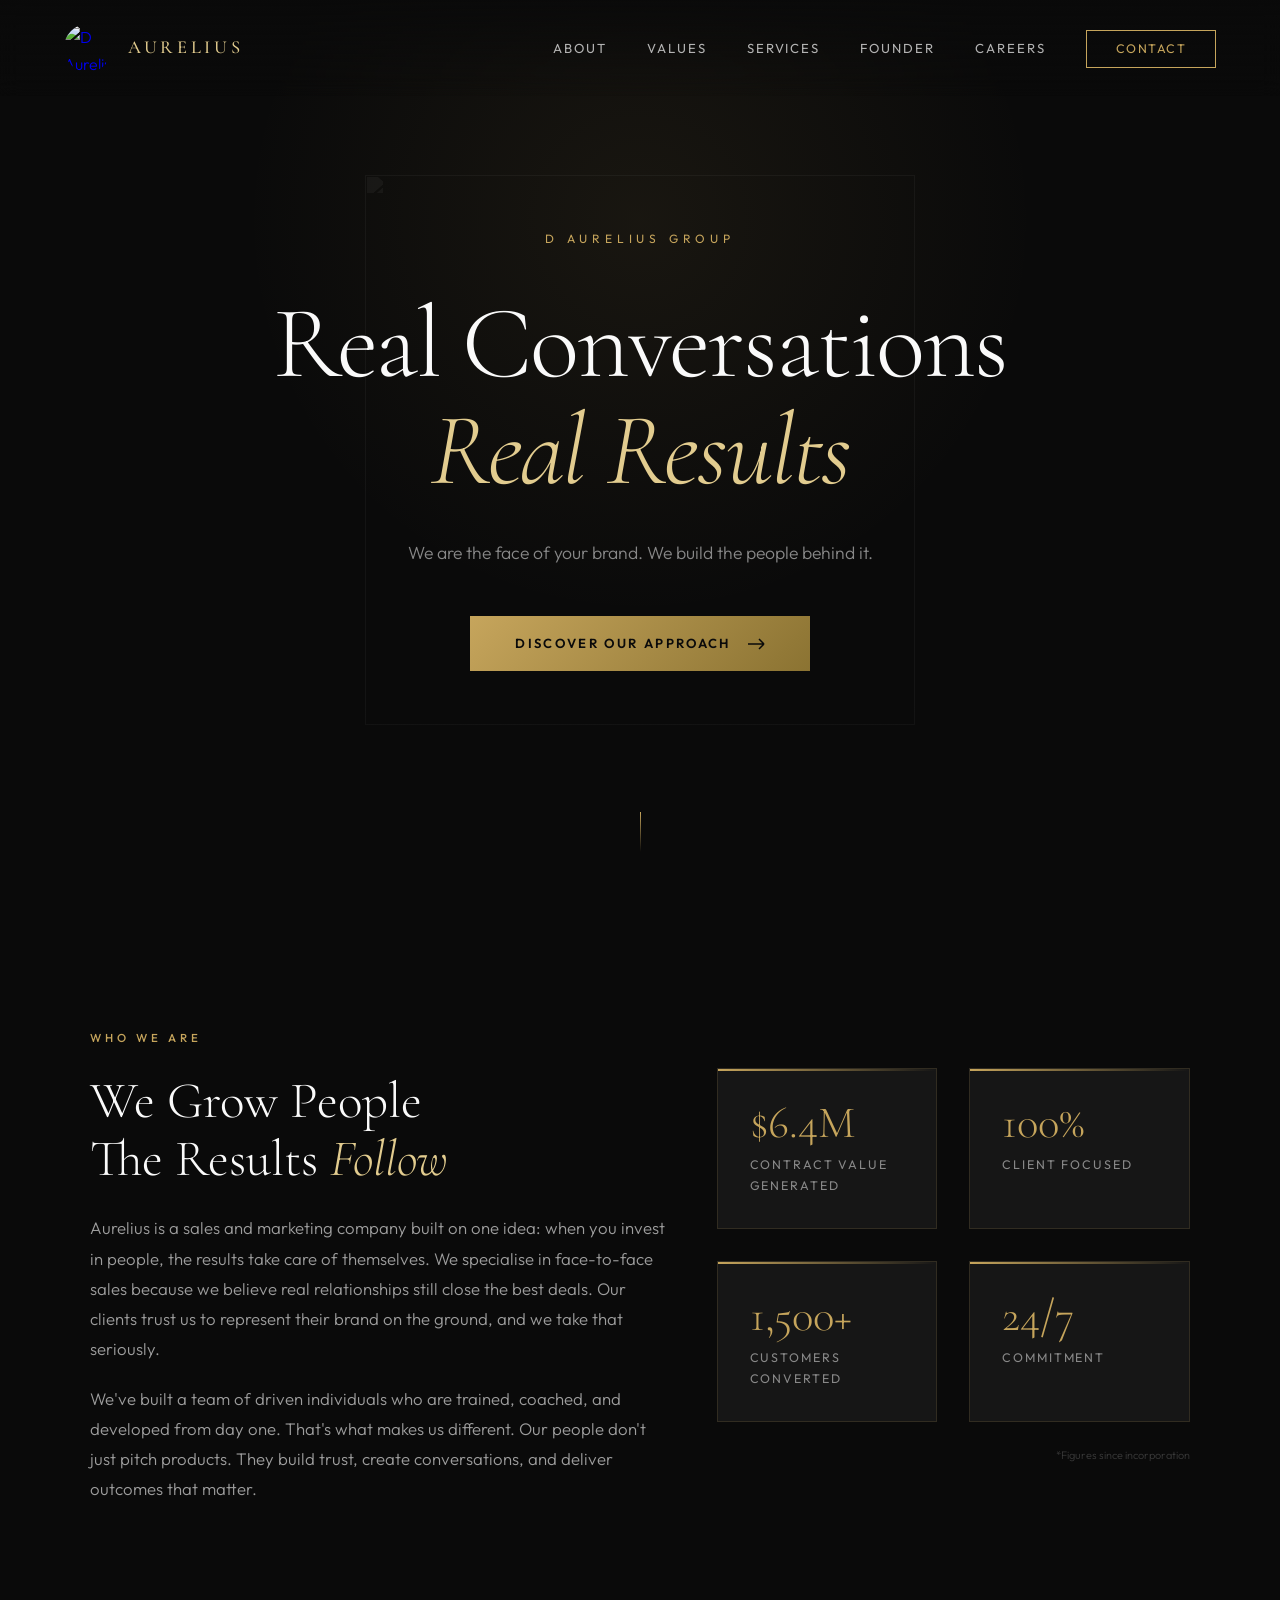
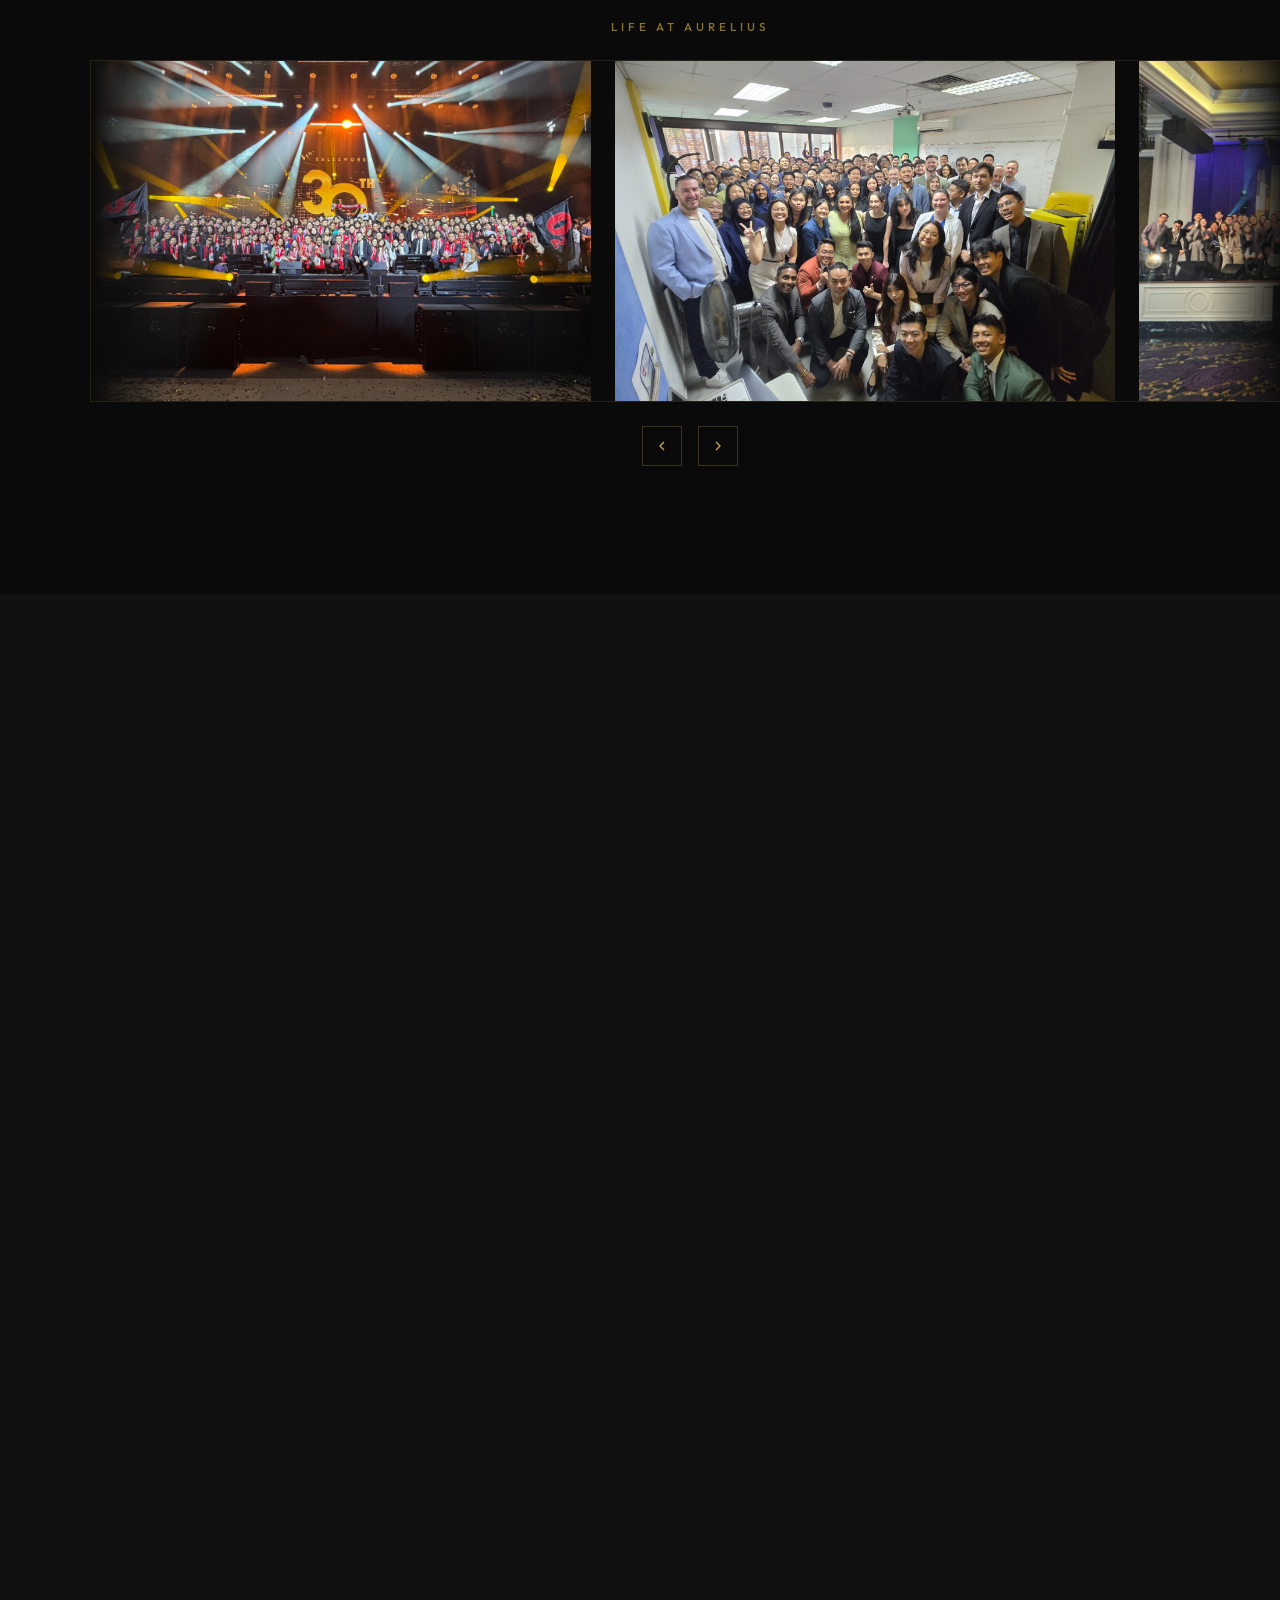
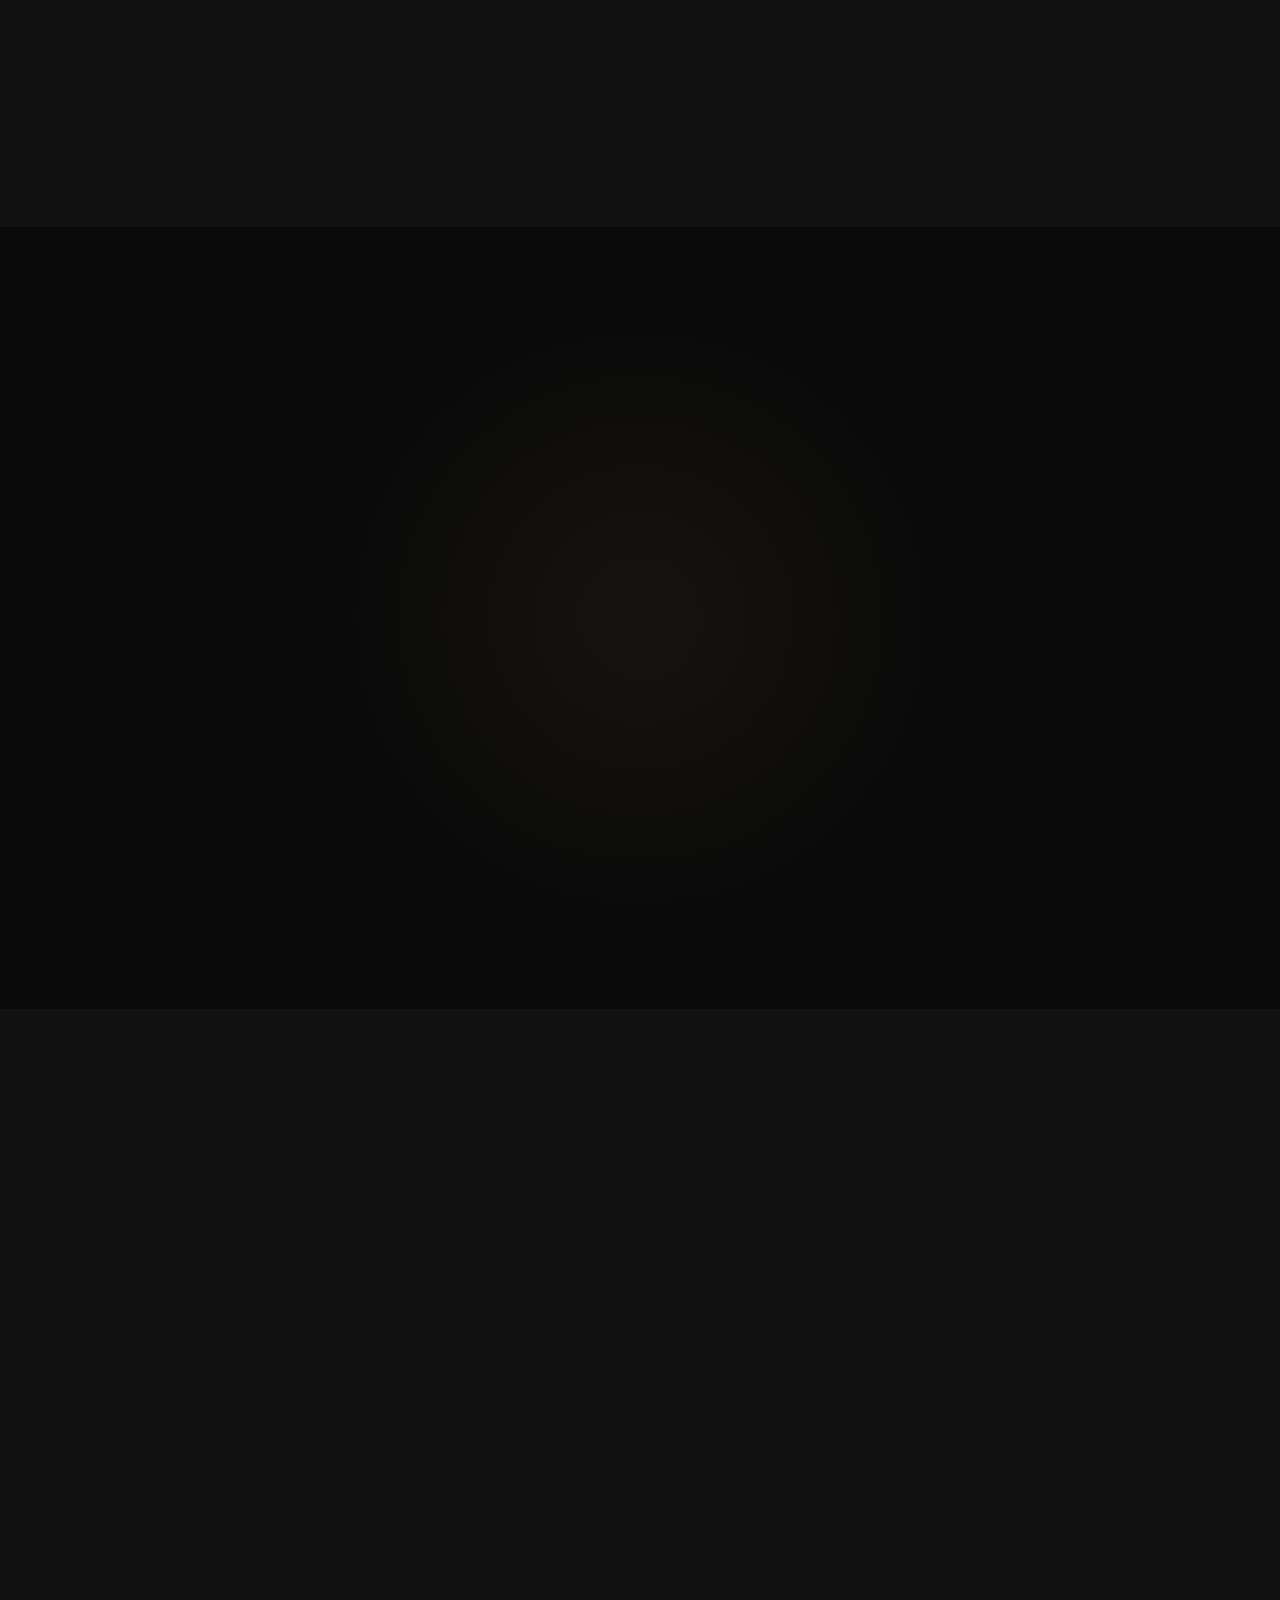
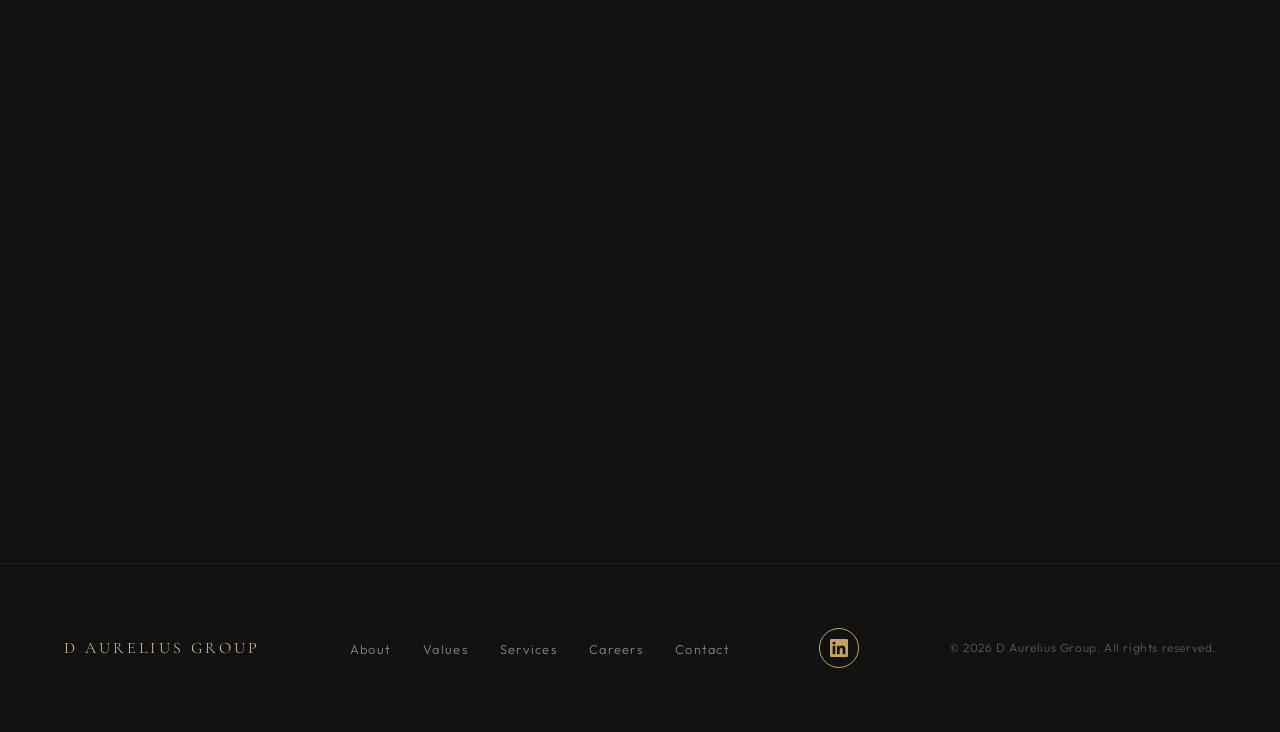
==== index.html @ f7eb4b43 "Highlight GREAT acronym in Core Values section - Enlarge and emphasize first letter of each value na" ====
<!DOCTYPE html>
<html lang="en">
<head>
<meta charset="UTF-8">
<meta name="viewport" content="width=device-width, initial-scale=1.0">
<meta name="description" content="D Aurelius Group is a Singapore-based sales and marketing company specialising in face-to-face customer acquisition, brand representation, and people development.">
<meta name="robots" content="index, follow">
<meta property="og:title" content="D Aurelius Group | Sales & Marketing Excellence">
<meta property="og:description" content="Real conversations. Real results. We are the face of your brand.">
<meta property="og:type" content="website">
<meta property="og:url" content="https://d-aureliusgroup.com">
<title>D Aurelius Group | Sales & Marketing Excellence</title>
<link rel="preconnect" href="https://fonts.googleapis.com">
<link rel="preconnect" href="https://fonts.gstatic.com" crossorigin>
<link href="https://fonts.googleapis.com/css2?family=Cormorant+Garamond:ital,wght@0,300;0,400;0,500;0,600;0,700;1,300;1,400&family=Outfit:wght@200;300;400;500;600;700&display=swap" rel="stylesheet">
<style>
  :root {
    --gold: #C6A55C;
    --gold-light: #E2CC8F;
    --gold-bright: #D4AF37;
    --gold-dark: #8B7332;
    --black: #0A0A0A;
    --black-rich: #111111;
    --black-card: #161616;
    --black-elevated: #1A1A1A;
    --cream: #F5F0E8;
    --white: #FAFAFA;
    --gray: #888;
    --serif: 'Cormorant Garamond', Georgia, serif;
    --sans: 'Outfit', sans-serif;
  }

  * { margin: 0; padding: 0; box-sizing: border-box; }

  html {
    scroll-behavior: smooth;
    font-size: 16px;
  }

  body {
    background: var(--black);
    color: var(--white);
    font-family: var(--sans);
    font-weight: 300;
    line-height: 1.7;
    overflow-x: hidden;
    -webkit-font-smoothing: antialiased;
  }

  /* ── NAV ── */
  nav {
    position: fixed;
    top: 0;
    left: 0;
    right: 0;
    z-index: 100;
    padding: 1.5rem 4rem;
    display: flex;
    justify-content: space-between;
    align-items: center;
    background: linear-gradient(to bottom, rgba(10,10,10,0.95), transparent);
    backdrop-filter: blur(10px);
    -webkit-backdrop-filter: blur(10px);
    transition: all 0.4s ease;
  }

  nav.scrolled {
    background: rgba(10,10,10,0.97);
    padding: 1rem 4rem;
    border-bottom: 1px solid rgba(198,165,92,0.15);
  }

  .nav-logo {
    display: flex;
    align-items: center;
    gap: 1rem;
    text-decoration: none;
  }

  .logo-icon {
    width: 48px;
    height: 48px;
    border-radius: 50%;
    overflow: hidden;
    flex-shrink: 0;
  }

  .logo-icon img {
    width: 100%;
    height: 100%;
    object-fit: contain;
  }

  .logo-text {
    font-family: var(--serif);
    font-size: 1.15rem;
    font-weight: 500;
    color: var(--gold-light);
    letter-spacing: 0.2em;
    text-transform: uppercase;
  }

  .nav-links {
    display: flex;
    align-items: center;
    gap: 2.5rem;
    list-style: none;
  }

  .nav-links a {
    color: var(--white);
    text-decoration: none;
    font-size: 0.82rem;
    font-weight: 400;
    letter-spacing: 0.15em;
    text-transform: uppercase;
    opacity: 0.7;
    transition: all 0.3s ease;
    position: relative;
  }

  .nav-links a::after {
    content: '';
    position: absolute;
    bottom: -4px;
    left: 0;
    width: 0;
    height: 1px;
    background: var(--gold);
    transition: width 0.3s ease;
  }

  .nav-links a:hover { opacity: 1; }
  .nav-links a:hover::after { width: 100%; }

  .nav-cta {
    padding: 0.65rem 1.8rem !important;
    border: 1px solid var(--gold) !important;
    color: var(--gold) !important;
    opacity: 1 !important;
    transition: all 0.3s ease !important;
    letter-spacing: 0.12em !important;
    font-size: 0.78rem !important;
  }

  .nav-cta:hover {
    background: var(--gold) !important;
    color: var(--black) !important;
  }

  /* ── HERO ── */
  .hero {
    min-height: 100vh;
    display: flex;
    flex-direction: column;
    justify-content: center;
    align-items: center;
    text-align: center;
    position: relative;
    padding: 0 2rem;
    overflow: hidden;
  }

  .hero::before {
    content: '';
    position: absolute;
    top: -20%;
    left: 50%;
    transform: translateX(-50%);
    width: 800px;
    height: 800px;
    background: radial-gradient(circle, rgba(198,165,92,0.08) 0%, transparent 70%);
    pointer-events: none;
  }

  .hero-bg-logo {
    position: absolute;
    top: 50%;
    left: 50%;
    transform: translate(-50%, -50%);
    width: 550px;
    height: 550px;
    opacity: 0.04;
    pointer-events: none;
    z-index: 0;
  }

  .hero-bg-logo img {
    width: 100%;
    height: 100%;
    object-fit: contain;
    filter: grayscale(100%) brightness(2);
  }

  .hero::after {
    content: '';
    position: absolute;
    bottom: 0;
    left: 0;
    right: 0;
    height: 200px;
    background: linear-gradient(to top, var(--black), transparent);
    pointer-events: none;
  }

  .hero-label {
    font-family: var(--sans);
    font-size: 0.75rem;
    font-weight: 400;
    letter-spacing: 0.4em;
    text-transform: uppercase;
    color: var(--gold);
    margin-bottom: 2.5rem;
    opacity: 0;
    animation: fadeUp 1s ease 0.3s forwards;
    position: relative;
    z-index: 1;
  }

  .hero h1 {
    font-family: var(--serif);
    font-size: clamp(3.5rem, 8vw, 7.5rem);
    font-weight: 300;
    line-height: 1.05;
    letter-spacing: -0.02em;
    color: var(--white);
    margin-bottom: 2rem;
    opacity: 0;
    animation: fadeUp 1s ease 0.5s forwards;
    position: relative;
    z-index: 1;
  }

  .hero h1 em {
    font-style: italic;
    color: var(--gold-light);
  }

  .hero-sub {
    font-size: 1.1rem;
    font-weight: 300;
    color: var(--gray);
    max-width: 500px;
    margin-bottom: 3rem;
    line-height: 1.8;
    opacity: 0;
    animation: fadeUp 1s ease 0.7s forwards;
    position: relative;
    z-index: 1;
  }

  .hero-cta {
    display: inline-flex;
    align-items: center;
    gap: 1rem;
    padding: 1rem 2.8rem;
    background: linear-gradient(135deg, var(--gold), var(--gold-dark));
    color: var(--black);
    text-decoration: none;
    font-size: 0.82rem;
    font-weight: 600;
    letter-spacing: 0.18em;
    text-transform: uppercase;
    transition: all 0.4s ease;
    opacity: 0;
    animation: fadeUp 1s ease 0.9s forwards;
    position: relative;
    overflow: hidden;
    z-index: 1;
  }

  .hero-cta::before {
    content: '';
    position: absolute;
    inset: 0;
    background: linear-gradient(135deg, var(--gold-bright), var(--gold));
    opacity: 0;
    transition: opacity 0.4s ease;
  }

  .hero-cta:hover::before { opacity: 1; }
  .hero-cta span { position: relative; z-index: 1; }
  .hero-cta svg { position: relative; z-index: 1; transition: transform 0.3s ease; }
  .hero-cta:hover svg { transform: translateX(4px); }

  .scroll-indicator {
    position: absolute;
    bottom: 3rem;
    left: 50%;
    transform: translateX(-50%);
    display: flex;
    flex-direction: column;
    align-items: center;
    gap: 0.5rem;
    opacity: 0;
    animation: fadeUp 1s ease 1.2s forwards;
    z-index: 2;
  }

  .scroll-line {
    width: 1px;
    height: 40px;
    background: linear-gradient(to bottom, var(--gold), transparent);
    animation: scrollPulse 2s ease infinite;
  }

  /* ── GOLD DIVIDER ── */
  .divider {
    display: flex;
    align-items: center;
    justify-content: center;
    gap: 1.5rem;
    padding: 1rem 0;
  }

  .divider-line {
    width: 80px;
    height: 1px;
    background: linear-gradient(to right, transparent, var(--gold-dark), transparent);
  }

  .divider-diamond {
    width: 8px;
    height: 8px;
    border: 1px solid var(--gold);
    transform: rotate(45deg);
  }

  /* ── SECTION STYLES ── */
  section {
    padding: 8rem 4rem;
    position: relative;
  }

  .section-label {
    font-size: 0.72rem;
    font-weight: 500;
    letter-spacing: 0.35em;
    text-transform: uppercase;
    color: var(--gold);
    margin-bottom: 1.5rem;
  }

  .section-title {
    font-family: var(--serif);
    font-size: clamp(2.2rem, 4vw, 3.5rem);
    font-weight: 300;
    line-height: 1.15;
    margin-bottom: 1.5rem;
    color: var(--white);
  }

  .section-title em {
    font-style: italic;
    color: var(--gold-light);
  }

  /* ── ABOUT ── */
  .about {
    background: var(--black);
    overflow: hidden;
  }

  .about-grid {
    display: grid;
    grid-template-columns: 1.1fr 0.9fr;
    gap: 3rem;
    max-width: 1100px;
    margin: 0 auto;
    align-items: center;
  }

  .about-text {
    min-width: 0;
  }

  .about-text p {
    font-size: 1.05rem;
    color: rgba(255,255,255,0.6);
    line-height: 1.8;
    margin-bottom: 1.2rem;
  }

  .about-text p:last-child {
    margin-bottom: 0;
  }

  .about-stats {
    display: grid;
    grid-template-columns: 1fr 1fr;
    gap: 2rem;
  }

  .stat {
    padding: 2rem;
    border: 1px solid rgba(198,165,92,0.15);
    background: var(--black-card);
    position: relative;
    overflow: hidden;
  }

  .stat::before {
    content: '';
    position: absolute;
    top: 0;
    left: 0;
    width: 100%;
    height: 2px;
    background: linear-gradient(to right, var(--gold), transparent);
  }

  .stat-number {
    font-family: var(--serif);
    font-size: 2.8rem;
    font-weight: 300;
    color: var(--gold);
    line-height: 1;
    margin-bottom: 0.5rem;
  }

  .stat-label {
    font-size: 0.78rem;
    letter-spacing: 0.15em;
    text-transform: uppercase;
    color: var(--gray);
    font-weight: 400;
  }

  .stats-disclaimer {
    grid-column: 1 / -1;
    font-size: 0.68rem;
    color: rgba(255,255,255,0.2);
    text-align: right;
    margin-top: -0.5rem;
  }

  /* ── VALUES ── */
  .values {
    background: var(--black-rich);
  }

  .values-header {
    text-align: center;
    max-width: 600px;
    margin: 0 auto 5rem;
  }

  .values-grid {
    display: grid;
    grid-template-columns: repeat(3, 1fr);
    gap: 2rem;
    max-width: 1100px;
    margin: 0 auto;
  }

  .values-grid .value-card:nth-child(4),
  .values-grid .value-card:nth-child(5) {
    /* Center the last two cards */
  }

  .values-bottom-row {
    display: grid;
    grid-template-columns: repeat(2, 1fr);
    gap: 2rem;
    max-width: 740px;
    margin: 2rem auto 0;
  }

  .value-card {
    background: var(--black-card);
    padding: 2.5rem 2rem;
    text-align: left;
    transition: all 0.5s ease;
    position: relative;
    border: 1px solid rgba(198,165,92,0.12);
    border-radius: 6px;
    overflow: hidden;
  }

  .value-card::before {
    content: '';
    position: absolute;
    top: 0;
    left: 0;
    width: 100%;
    height: 3px;
    background: linear-gradient(90deg, var(--gold), var(--gold-bright));
    opacity: 0;
    transition: opacity 0.5s ease;
  }

  .value-card:hover {
    border-color: rgba(198,165,92,0.3);
    transform: translateY(-4px);
    box-shadow: 0 12px 40px rgba(0,0,0,0.4);
  }

  .value-card:hover::before {
    opacity: 1;
  }

  .value-card:hover .value-number {
    color: var(--gold);
  }

  .value-header {
    display: flex;
    align-items: baseline;
    gap: 1rem;
    margin-bottom: 1.2rem;
  }

  .value-number {
    font-family: var(--serif);
    font-size: 2.2rem;
    font-weight: 300;
    color: rgba(198,165,92,0.3);
    transition: color 0.5s ease;
    line-height: 1;
  }

  .value-name {
    font-family: var(--serif);
    font-size: 1.25rem;
    font-weight: 500;
    color: var(--gold-light);
    letter-spacing: 0.05em;
    display: flex;
    align-items: baseline;
  }

  .value-name .first-letter {
    font-size: 1.85rem;
    font-weight: 600;
    color: var(--gold);
    line-height: 1;
    margin-right: 0.05em;
  }

  .values-acronym {
    font-family: var(--sans);
    font-size: 0.75rem;
    font-weight: 400;
    letter-spacing: 0.35em;
    text-transform: uppercase;
    color: rgba(255,255,255,0.45);
    margin-top: 1rem;
  }

  .values-acronym span {
    color: var(--gold);
    font-weight: 600;
  }

  .value-desc {
    font-size: 0.88rem;
    color: rgba(255,255,255,0.45);
    line-height: 1.7;
  }

  /* ── SERVICES ── */
  .services {
    background: var(--black);
  }

  .services-header {
    max-width: 1200px;
    margin: 0 auto 5rem;
    display: flex;
    justify-content: space-between;
    align-items: flex-end;
    gap: 4rem;
  }

  .services-header-text {
    max-width: 550px;
  }

  .services-grid {
    display: grid;
    grid-template-columns: repeat(3, 1fr);
    gap: 2rem;
    max-width: 1200px;
    margin: 0 auto;
  }

  .service-card {
    border: 1px solid rgba(198,165,92,0.12);
    background: var(--black-card);
    padding: 2.5rem 2rem;
    transition: all 0.5s ease;
    position: relative;
    overflow: hidden;
    border-radius: 6px;
  }

  .service-card::before {
    content: '';
    position: absolute;
    top: 0;
    left: 0;
    right: 0;
    height: 0;
    background: linear-gradient(to bottom, rgba(198,165,92,0.06), transparent);
    transition: height 0.5s ease;
  }

  .service-card:hover::before {
    height: 100%;
  }

  .service-card:hover {
    border-color: rgba(198,165,92,0.3);
    transform: translateY(-4px);
  }

  .service-num {
    font-family: var(--serif);
    font-size: 0.9rem;
    color: var(--gold-dark);
    letter-spacing: 0.1em;
    margin-bottom: 2rem;
    position: relative;
    z-index: 1;
  }

  .service-name {
    font-family: var(--serif);
    font-size: 1.8rem;
    font-weight: 400;
    color: var(--white);
    margin-bottom: 0.8rem;
    position: relative;
    z-index: 1;
  }

  .service-desc {
    font-size: 0.92rem;
    color: rgba(255,255,255,0.5);
    line-height: 1.7;
    position: relative;
    z-index: 1;
  }

  /* ── FOUNDER ── */
  .founder {
    background: var(--black-rich);
    overflow: hidden;
  }

  .founder-grid {
    max-width: 1200px;
    margin: 0 auto;
    display: grid;
    grid-template-columns: 1fr 1.2fr;
    gap: 6rem;
    align-items: center;
  }

  .founder-image-wrapper {
    position: relative;
    aspect-ratio: 2/3;
    background: var(--black-card);
    border: 1px solid rgba(198,165,92,0.15);
    display: flex;
    align-items: center;
    justify-content: center;
    overflow: hidden;
  }

  .founder-image-wrapper::before {
    content: '';
    position: absolute;
    inset: 12px;
    border: 1px solid rgba(198,165,92,0.1);
    pointer-events: none;
  }

  .founder-placeholder {
    font-family: var(--serif);
    font-size: 6rem;
    font-weight: 300;
    color: rgba(198,165,92,0.15);
    letter-spacing: 0.05em;
  }

  .founder-image-wrapper img {
    width: 100%;
    height: 100%;
    object-fit: cover;
    object-position: center top;
  }

  /* ── VIDEO INTRO ── */
  .video-intro {
    background: var(--black);
    overflow: hidden;
  }

  .video-intro-inner {
    max-width: 1200px;
    margin: 0 auto;
  }

  .video-intro-header {
    text-align: center;
    max-width: 650px;
    margin: 0 auto 4rem;
  }

  .video-intro-header p {
    font-size: 1.05rem;
    color: rgba(255,255,255,0.5);
    line-height: 1.8;
    margin-top: 1rem;
  }

  .video-container {
    position: relative;
    width: 100%;
    max-width: 900px;
    margin: 0 auto;
    aspect-ratio: 16/9;
    background: var(--black-card);
    border: 1px solid rgba(198,165,92,0.2);
    overflow: hidden;
  }

  .video-container::before {
    content: '';
    position: absolute;
    inset: 8px;
    border: 1px solid rgba(198,165,92,0.08);
    pointer-events: none;
    z-index: 2;
  }

  .video-container video,
  .video-container iframe {
    width: 100%;
    height: 100%;
    object-fit: cover;
    display: block;
  }

  .video-placeholder {
    position: absolute;
    inset: 0;
    display: flex;
    flex-direction: column;
    align-items: center;
    justify-content: center;
    gap: 1.5rem;
    cursor: pointer;
    transition: all 0.4s ease;
    background: linear-gradient(135deg, var(--black-card), var(--black-rich));
  }

  .video-placeholder:hover .play-btn {
    transform: scale(1.1);
    border-color: var(--gold);
    background: rgba(198,165,92,0.1);
  }

  .play-btn {
    width: 80px;
    height: 80px;
    border-radius: 50%;
    border: 2px solid rgba(198,165,92,0.5);
    display: flex;
    align-items: center;
    justify-content: center;
    transition: all 0.4s ease;
    background: rgba(198,165,92,0.05);
  }

  .play-btn svg {
    width: 24px;
    height: 24px;
    color: var(--gold);
    margin-left: 3px;
  }

  .video-placeholder-text {
    font-family: var(--serif);
    font-size: 1.2rem;
    color: var(--gold-light);
    letter-spacing: 0.05em;
  }

  .video-placeholder-sub {
    font-size: 0.82rem;
    color: var(--gray);
    letter-spacing: 0.1em;
    text-transform: uppercase;
  }

  .video-caption {
    text-align: center;
    margin-top: 2rem;
    font-size: 0.85rem;
    color: rgba(255,255,255,0.35);
    font-style: italic;
    letter-spacing: 0.03em;
  }

  /* ── TEAM CAROUSEL ── */
  .carousel-section {
    margin-top: 4rem;
    max-width: 1200px;
    margin-left: auto;
    margin-right: auto;
    position: relative;
    grid-column: 1 / -1;
  }

  .carousel-label {
    text-align: center;
    font-size: 0.72rem;
    font-weight: 500;
    letter-spacing: 0.35em;
    text-transform: uppercase;
    color: var(--gold-dark);
    margin-bottom: 1.5rem;
  }

  .carousel-wrapper {
    position: relative;
    overflow: hidden;
    border: 1px solid rgba(198,165,92,0.15);
  }

  .carousel-wrapper::before,
  .carousel-wrapper::after {
    content: '';
    position: absolute;
    top: 0;
    bottom: 0;
    width: 80px;
    z-index: 3;
    pointer-events: none;
  }

  .carousel-wrapper::before {
    left: 0;
    background: linear-gradient(to right, var(--black), transparent);
  }

  .carousel-wrapper::after {
    right: 0;
    background: linear-gradient(to left, var(--black), transparent);
  }

  .carousel-track {
    display: flex;
    gap: 1.5rem;
    animation: carouselScroll 40s linear infinite;
    width: max-content;
  }

  .carousel-wrapper:hover .carousel-track {
    animation-play-state: paused;
  }

  .carousel-slide {
    flex-shrink: 0;
    width: 500px;
    height: 340px;
    overflow: hidden;
    position: relative;
  }

  .carousel-slide img {
    width: 100%;
    height: 100%;
    object-fit: cover;
    display: block;
    transition: transform 0.6s ease;
  }

  .carousel-slide:hover img {
    transform: scale(1.03);
  }

  /* Placeholder slides for images you'll add */
  .carousel-slide-placeholder {
    flex-shrink: 0;
    width: 500px;
    height: 340px;
    background: var(--black-card);
    border: 1px dashed rgba(198,165,92,0.2);
    display: flex;
    flex-direction: column;
    align-items: center;
    justify-content: center;
    gap: 0.75rem;
  }

  .carousel-slide-placeholder svg {
    width: 32px;
    height: 32px;
    color: rgba(198,165,92,0.25);
  }

  .carousel-slide-placeholder span {
    font-size: 0.75rem;
    color: rgba(198,165,92,0.3);
    letter-spacing: 0.15em;
    text-transform: uppercase;
  }

  .carousel-nav {
    display: flex;
    justify-content: center;
    gap: 1rem;
    margin-top: 1.5rem;
  }

  .carousel-btn {
    width: 40px;
    height: 40px;
    border: 1px solid rgba(198,165,92,0.25);
    background: transparent;
    color: var(--gold);
    cursor: pointer;
    display: flex;
    align-items: center;
    justify-content: center;
    transition: all 0.3s ease;
  }

  .carousel-btn:hover {
    background: rgba(198,165,92,0.1);
    border-color: var(--gold);
  }

  .carousel-btn svg {
    width: 16px;
    height: 16px;
  }

  @keyframes carouselScroll {
    0% { transform: translateX(0); }
    100% { transform: translateX(-50%); }
  }

  @media (max-width: 768px) {
    .carousel-slide,
    .carousel-slide-placeholder {
      width: 320px;
      height: 220px;
    }
  }

  .founder-content .section-label { margin-bottom: 1rem; }

  .founder-name {
    font-family: var(--serif);
    font-size: 2.8rem;
    font-weight: 400;
    color: var(--white);
    margin-bottom: 0.5rem;
  }

  .founder-role {
    font-size: 0.85rem;
    letter-spacing: 0.2em;
    text-transform: uppercase;
    color: var(--gold);
    font-weight: 400;
    margin-bottom: 2.5rem;
  }

  .founder-content p {
    font-size: 1.05rem;
    color: rgba(255,255,255,0.55);
    line-height: 1.9;
    margin-bottom: 1.5rem;
  }

  .founder-quote {
    margin-top: 2.5rem;
    padding-left: 2rem;
    border-left: 2px solid var(--gold);
  }

  .founder-quote p {
    font-family: var(--serif);
    font-size: 1.3rem !important;
    font-style: italic;
    color: var(--gold-light) !important;
    line-height: 1.6 !important;
  }

  /* ── CONTACT ── */
  .contact {
    background: var(--black-rich);
    padding: 8rem 4rem;
  }

  .contact-header {
    text-align: center;
    max-width: 600px;
    margin: 0 auto 4rem;
  }

  .contact-header .section-label {
    margin-bottom: 1rem;
  }

  .contact-header h2 {
    font-family: var(--serif);
    font-size: clamp(2rem, 4vw, 3rem);
    font-weight: 300;
    color: var(--white);
    line-height: 1.2;
  }

  .contact-body {
    display: grid;
    grid-template-columns: 1fr 1fr;
    gap: 3rem;
    max-width: 1100px;
    margin: 0 auto;
    align-items: start;
  }

  .contact-left {
    display: flex;
    flex-direction: column;
    gap: 0;
  }

  .contact-block-title {
    font-family: var(--serif);
    font-size: 1.5rem;
    font-weight: 400;
    color: var(--white);
    margin-bottom: 1.5rem;
  }

  .contact-details {
    display: flex;
    flex-direction: column;
    gap: 1.25rem;
    margin-bottom: 2.5rem;
  }

  .contact-detail {
    display: flex;
    align-items: flex-start;
    gap: 1rem;
  }

  .contact-detail svg {
    flex-shrink: 0;
    margin-top: 2px;
    color: var(--gold);
  }

  .contact-detail p {
    font-size: 0.95rem;
    color: rgba(255,255,255,0.6);
    line-height: 1.6;
  }

  .contact-detail a {
    color: rgba(255,255,255,0.6);
    text-decoration: none;
    transition: color 0.3s ease;
  }

  .contact-detail a:hover {
    color: var(--gold-light);
  }

  .contact-divider {
    width: 100%;
    height: 1px;
    background: rgba(198,165,92,0.15);
    margin-bottom: 2.5rem;
  }

  .contact-form-section .contact-block-title {
    margin-bottom: 1.2rem;
  }

  .contact-form {
    display: flex;
    flex-direction: column;
    gap: 1rem;
  }

  .form-group label {
    display: block;
    font-size: 0.78rem;
    font-weight: 500;
    letter-spacing: 0.1em;
    text-transform: uppercase;
    color: rgba(255,255,255,0.5);
    margin-bottom: 0.5rem;
  }

  .form-group input {
    width: 100%;
    padding: 0.85rem 1rem;
    background: var(--black-card);
    border: 1px solid rgba(198,165,92,0.15);
    border-radius: 4px;
    color: var(--white);
    font-family: var(--sans);
    font-size: 0.92rem;
    transition: border-color 0.3s ease;
    outline: none;
    box-sizing: border-box;
  }

  .form-group input::placeholder {
    color: rgba(255,255,255,0.25);
  }

  .form-group input:focus {
    border-color: var(--gold);
  }

  .form-submit {
    padding: 0.9rem 2.5rem;
    background: var(--gold);
    border: none;
    border-radius: 4px;
    color: var(--black);
    font-family: var(--sans);
    font-size: 0.82rem;
    font-weight: 600;
    letter-spacing: 0.15em;
    text-transform: uppercase;
    cursor: pointer;
    transition: all 0.3s ease;
    margin-top: 0.3rem;
  }

  .form-submit:hover {
    background: var(--gold-light);
  }

  .contact-map {
    border-radius: 6px;
    overflow: hidden;
    border: 1px solid rgba(198,165,92,0.12);
    height: 100%;
    min-height: 480px;
  }

  .contact-map iframe {
    display: block;
    width: 100%;
    height: 100%;
    min-height: 480px;
    border: none;
  }

  /* ── CTA ── */
  .cta-section {
    background: var(--black);
    text-align: center;
    padding: 10rem 4rem;
    position: relative;
    overflow: hidden;
  }

  .cta-section::before {
    content: '';
    position: absolute;
    top: 50%;
    left: 50%;
    transform: translate(-50%, -50%);
    width: 600px;
    height: 600px;
    background: radial-gradient(circle, rgba(198,165,92,0.06) 0%, transparent 70%);
    pointer-events: none;
  }

  .cta-section .section-title {
    font-size: clamp(2.5rem, 5vw, 4.5rem);
    margin-bottom: 1.5rem;
    position: relative;
    z-index: 1;
  }

  .cta-sub {
    font-size: 1.1rem;
    color: rgba(255,255,255,0.5);
    max-width: 550px;
    margin: 0 auto 3rem;
    line-height: 1.8;
    position: relative;
    z-index: 1;
  }

  .cta-btn {
    display: inline-flex;
    align-items: center;
    gap: 1rem;
    padding: 1.1rem 3.5rem;
    background: transparent;
    border: 1.5px solid var(--gold);
    color: var(--gold);
    text-decoration: none;
    font-size: 0.82rem;
    font-weight: 500;
    letter-spacing: 0.2em;
    text-transform: uppercase;
    transition: all 0.4s ease;
    position: relative;
    z-index: 1;
  }

  .cta-btn:hover {
    background: var(--gold);
    color: var(--black);
  }

  .cta-btn svg { transition: transform 0.3s ease; }
  .cta-btn:hover svg { transform: translateX(4px); }

  /* ── FOOTER ── */
  footer {
    background: var(--black-rich);
    border-top: 1px solid rgba(198,165,92,0.1);
    padding: 4rem;
  }

  .footer-inner {
    max-width: 1200px;
    margin: 0 auto;
    display: flex;
    justify-content: space-between;
    align-items: center;
  }

  .footer-brand {
    font-family: var(--serif);
    font-size: 1rem;
    color: var(--gold-light);
    letter-spacing: 0.2em;
    text-transform: uppercase;
  }

  .footer-links {
    display: flex;
    gap: 2rem;
    list-style: none;
  }

  .footer-links a {
    color: var(--gray);
    text-decoration: none;
    font-size: 0.8rem;
    letter-spacing: 0.1em;
    transition: color 0.3s ease;
  }

  .footer-links a:hover { color: var(--gold-light); }

  .footer-copy {
    font-size: 0.75rem;
    color: rgba(255,255,255,0.3);
    letter-spacing: 0.05em;
  }

  .footer-social a {
    display: inline-flex;
    align-items: center;
    justify-content: center;
    width: 40px;
    height: 40px;
    border: 1px solid var(--gold);
    border-radius: 50%;
    color: var(--gold);
    transition: all 0.3s ease;
  }

  .footer-social a:hover {
    background: var(--gold);
    color: var(--black);
  }

  /* ── ANIMATIONS ── */
  @keyframes fadeUp {
    from { opacity: 0; transform: translateY(30px); }
    to { opacity: 1; transform: translateY(0); }
  }

  @keyframes scrollPulse {
    0%, 100% { opacity: 0.3; }
    50% { opacity: 0.8; }
  }

  .reveal {
    opacity: 0;
    transform: translateY(40px);
    transition: all 0.8s cubic-bezier(0.16, 1, 0.3, 1);
  }

  .reveal.visible {
    opacity: 1;
    transform: translateY(0);
  }

  /* ── MOBILE MENU ── */
  .mobile-menu-btn {
    display: none;
    background: none;
    border: none;
    cursor: pointer;
    padding: 0.5rem;
    z-index: 110;
  }

  .mobile-menu-btn span {
    display: block;
    width: 24px;
    height: 1.5px;
    background: var(--gold);
    margin: 6px 0;
    transition: all 0.3s ease;
  }

  .mobile-menu-btn.active span:nth-child(1) {
    transform: rotate(45deg) translate(5px, 5px);
  }
  .mobile-menu-btn.active span:nth-child(2) { opacity: 0; }
  .mobile-menu-btn.active span:nth-child(3) {
    transform: rotate(-45deg) translate(5px, -5px);
  }

  .mobile-overlay {
    display: none;
    position: fixed;
    inset: 0;
    background: rgba(10,10,10,0.98);
    z-index: 99;
    flex-direction: column;
    align-items: center;
    justify-content: center;
    gap: clamp(1.5rem, 3.5vh, 2.5rem);
    padding: 5rem 2rem 2rem;
    overflow-y: auto;
    -webkit-overflow-scrolling: touch;
    backdrop-filter: blur(20px);
    -webkit-backdrop-filter: blur(20px);
  }

  .mobile-overlay.active { display: flex; }

  .mobile-overlay a {
    color: var(--white);
    text-decoration: none;
    font-family: var(--serif);
    font-size: clamp(1.4rem, 3.5vh, 2rem);
    font-weight: 300;
    letter-spacing: 0.05em;
    opacity: 0.7;
    transition: all 0.3s ease;
  }

  .mobile-overlay a:hover { opacity: 1; color: var(--gold-light); }

  .mobile-overlay .mobile-cta {
    margin-top: 0.5rem;
    padding: 0.7rem 2rem;
    border: 1px solid var(--gold);
    color: var(--gold);
    font-family: var(--sans);
    font-size: 0.78rem;
    letter-spacing: 0.18em;
    text-transform: uppercase;
  }

  /* ── RESPONSIVE ── */
  @media (max-width: 1024px) {
    section { padding: 6rem 3rem; }
    nav { padding: 1.2rem 2rem; }
    .about-grid { grid-template-columns: 1fr; gap: 4rem; }
    .values-grid { grid-template-columns: repeat(3, 1fr); gap: 1.5rem; }
    .values-bottom-row { gap: 1.5rem; }
    .services-grid { grid-template-columns: 1fr; }
    .founder-grid { grid-template-columns: 1fr; gap: 3rem; }
    .services-header { flex-direction: column; align-items: flex-start; }
    .play-btn { width: 64px; height: 64px; }
  }

  @media (max-width: 768px) {
    section { padding: 4rem 1.25rem; }
    nav { padding: 1rem 1.25rem; }

    /* Mobile menu toggle */
    .nav-links { display: none; }
    .mobile-menu-btn { display: block; }

    /* Hero */
    .hero { min-height: 100svh; padding: 0 1.25rem; }
    .hero h1 { font-size: 2.8rem; }
    .hero-sub { font-size: 0.95rem; max-width: 100%; padding: 0 0.5rem; }
    .hero-cta { padding: 0.9rem 2rem; font-size: 0.75rem; }
    .hero-label { font-size: 0.65rem; letter-spacing: 0.3em; margin-bottom: 2rem; }
    .hero-bg-logo { width: 300px; height: 300px; }
    .scroll-indicator { bottom: 2rem; }

    /* Section titles */
    .section-title { font-size: 2rem; }
    .section-label { font-size: 0.65rem; }

    /* About */
    .about { overflow-x: hidden; }
    .about-grid { gap: 3rem; max-width: 100%; }
    .about-grid > * { min-width: 0; max-width: 100%; overflow: hidden; }
    .about-text p { font-size: 0.95rem; word-wrap: break-word; overflow-wrap: break-word; }
    .carousel-section { max-width: 100% !important; }
    .about-stats { grid-template-columns: 1fr 1fr; gap: 0.75rem; }
    .stat { padding: 1.2rem 1rem; }
    .stat-number { font-size: 1.8rem; margin-bottom: 0.3rem; }
    .stat-label { font-size: 0.68rem; letter-spacing: 0.1em; }

    /* Carousel */
    .carousel-section { margin-top: 3rem; }
    .carousel-label { font-size: 0.65rem; }
    .carousel-slide,
    .carousel-slide-placeholder {
      width: 280px;
      height: 200px;
    }
    .carousel-track { gap: 1rem; }
    .carousel-wrapper::before,
    .carousel-wrapper::after { width: 40px; }
    .carousel-nav { gap: 0.75rem; margin-top: 1rem; }
    .carousel-btn { width: 36px; height: 36px; }

    /* Values */
    .values-header { margin-bottom: 3rem; }
    .values-grid { grid-template-columns: 1fr 1fr; gap: 1.25rem; }
    .values-grid .value-card:nth-child(3) { grid-column: 1 / -1; max-width: 400px; margin: 0 auto; width: 100%; }
    .values-bottom-row { grid-template-columns: 1fr 1fr; gap: 1.25rem; max-width: 100%; }
    .value-card { padding: 2rem 1.25rem; }
    .value-number { font-size: 1.8rem; }
    .value-name { font-size: 1.1rem; }
    .value-desc { font-size: 0.82rem; }

    /* Services */
    .services-grid { gap: 1.25rem; }
    .service-card { padding: 2rem 1.5rem; }
    .service-name { font-size: 1.6rem; }
    .service-desc { font-size: 0.88rem; }

    /* Founder */
    .founder-grid { gap: 2.5rem; }
    .founder-image-wrapper { aspect-ratio: 2/3; }
    .founder-name { font-size: 2.2rem; }
    .founder-role { margin-bottom: 1.5rem; }
    .founder-content p { font-size: 0.95rem; }
    .founder-quote { padding-left: 1.25rem; }
    .founder-quote p { font-size: 1.1rem !important; }

    /* Video */
    .video-intro-header { margin-bottom: 2.5rem; }
    .video-intro-header p { font-size: 0.92rem; }
    .play-btn { width: 56px; height: 56px; }
    .video-placeholder-text { font-size: 1rem; }
    .video-placeholder-sub { font-size: 0.72rem; }
    .video-caption { font-size: 0.78rem; margin-top: 1.5rem; }

    /* Contact */
    .contact { padding: 4rem 1.25rem; }
    .contact-header { margin-bottom: 2.5rem; }
    .contact-body { grid-template-columns: 1fr; gap: 2.5rem; }
    .contact-block-title { font-size: 1.3rem; }
    .contact-map { min-height: 250px !important; height: 250px !important; }
    .contact-map iframe { min-height: 250px !important; height: 250px !important; }

    /* CTA */
    .cta-section { padding: 6rem 1.25rem; }
    .cta-sub { font-size: 0.95rem; }
    .cta-btn { padding: 0.9rem 2.5rem; font-size: 0.75rem; }

    /* Footer */
    .footer-inner { flex-direction: column; gap: 1.5rem; text-align: center; }
    footer { padding: 3rem 1.25rem; }
    .footer-links { gap: 1.5rem; }
    .footer-brand { font-size: 0.9rem; }
  }

  @media (max-width: 480px) {
    .hero h1 { font-size: 2.2rem; }
    .values-grid { grid-template-columns: 1fr; gap: 1rem; }
    .values-grid .value-card:nth-child(3) { max-width: 100%; }
    .values-bottom-row { grid-template-columns: 1fr; gap: 1rem; max-width: 100%; }
    .about-stats { grid-template-columns: 1fr 1fr; gap: 0.5rem; }
    .stat { padding: 1rem 0.75rem; }
    .stat-number { font-size: 1.5rem; }
    .stat-label { font-size: 0.6rem; letter-spacing: 0.08em; }
    .carousel-slide,
    .carousel-slide-placeholder {
      width: 240px;
      height: 170px;
    }
    .founder-name { font-size: 1.8rem; }
  }
</style>
</head>
<body>

<!-- NAV -->
<nav id="navbar">
  <a href="#" class="nav-logo">
    <div class="logo-icon"><img src="https://cdn.prod.website-files.com/689a126646e7dc6b882a5aa5/689a18c0413b7b2a935cd86e_image_2025-08-12_002224256.png" alt="D Aurelius Group Logo"></div>
    <span class="logo-text">Aurelius</span>
  </a>
  <ul class="nav-links">
    <li><a href="#about">About</a></li>
    <li><a href="#values">Values</a></li>
    <li><a href="#services">Services</a></li>
    <li><a href="#founder">Founder</a></li>
    <li><a href="/careers">Careers</a></li>
    <li><a href="#contact" class="nav-cta">Contact</a></li>
  </ul>
  <button class="mobile-menu-btn" id="mobileMenuBtn" aria-label="Toggle menu">
    <span></span><span></span><span></span>
  </button>
</nav>

<!-- MOBILE OVERLAY -->
<div class="mobile-overlay" id="mobileOverlay">
  <a href="#about" onclick="closeMobileMenu()">About</a>
  <a href="#values" onclick="closeMobileMenu()">Values</a>
  <a href="#services" onclick="closeMobileMenu()">Services</a>
  <a href="#founder" onclick="closeMobileMenu()">Founder</a>
  <a href="/careers" onclick="closeMobileMenu()">Careers</a>
  <a href="#contact" class="mobile-cta" onclick="closeMobileMenu()">Contact</a>
</div>

<!-- HERO -->
<section class="hero">
  <div class="hero-bg-logo"><img src="https://cdn.prod.website-files.com/689a126646e7dc6b882a5aa5/689a18c0413b7b2a935cd86e_image_2025-08-12_002224256.png" alt="" aria-hidden="true"></div>
  <div class="hero-label">D Aurelius Group</div>
  <h1>Real Conversations<br><em>Real Results</em></h1>
  <p class="hero-sub">We are the face of your brand. We build the people behind it.</p>
  <a href="#about" class="hero-cta">
    <span>Discover Our Approach</span>
    <svg width="18" height="12" viewBox="0 0 18 12" fill="none"><path d="M1 6H17M17 6L12 1M17 6L12 11" stroke="currentColor" stroke-width="1.5"/></svg>
  </a>
  <div class="scroll-indicator">
    <div class="scroll-line"></div>
  </div>
</section>

<!-- ABOUT -->
<section class="about" id="about">
  <div class="about-grid">
    <div class="about-text reveal">
      <div class="section-label">Who We Are</div>
      <h2 class="section-title">We Grow People<br>The Results <em>Follow</em></h2>
      <p>Aurelius is a sales and marketing company built on one idea: when you invest in people, the results take care of themselves. We specialise in face-to-face sales because we believe real relationships still close the best deals. Our clients trust us to represent their brand on the ground, and we take that seriously.</p>
      <p>We've built a team of driven individuals who are trained, coached, and developed from day one. That's what makes us different. Our people don't just pitch products. They build trust, create conversations, and deliver outcomes that matter.</p>
    </div>
    <div class="about-stats reveal">
      <div class="stat">
        <div class="stat-number">$6.4M</div>
        <div class="stat-label">Contract Value Generated</div>
      </div>
      <div class="stat">
        <div class="stat-number">100%</div>
        <div class="stat-label">Client Focused</div>
      </div>
      <div class="stat">
        <div class="stat-number">1,500+</div>
        <div class="stat-label">Customers Converted</div>
      </div>
      <div class="stat">
        <div class="stat-number">24/7</div>
        <div class="stat-label">Commitment</div>
      </div>
      <p class="stats-disclaimer">*Figures since incorporation</p>
    </div>
    <!-- TEAM PHOTO CAROUSEL -->
    <div class="carousel-section reveal">
      <div class="carousel-label">Life at Aurelius</div>
      <div class="carousel-wrapper">
        <div class="carousel-track" id="carouselTrack">
          <!-- Set 1 (originals) -->
          <div class="carousel-slide">
            <img src="images/salesworks-30th.jpg" alt="Salesworks 30th Anniversary">
          </div>
          <div class="carousel-slide">
            <img src="images/office-group.jpg" alt="Office Team Meeting">
          </div>
          <div class="carousel-slide">
            <img src="images/ballroom-event.jpg" alt="Ballroom Gala Event">
          </div>
          <div class="carousel-slide">
            <img src="images/team-thankyou.jpg" alt="Team Appreciation Event">
          </div>
          <div class="carousel-slide">
            <img src="images/starhub-event.jpg" alt="StarHub Brand Ambassador Event">
          </div>
          <div class="carousel-slide">
            <img src="images/syfe-team.jpg" alt="Team at Syfe Office">
          </div>
          <div class="carousel-slide">
            <img src="images/group-photo-uk.jpg" alt="Team Photo UK">
          </div>
          <div class="carousel-slide">
            <img src="images/birthday.jpg" alt="Birthday Celebration">
          </div>
          <div class="carousel-slide">
            <img src="images/bar-night.jpg" alt="Team Night Out">
          </div>
          <div class="carousel-slide">
            <img src="images/dinner-team.jpg" alt="Team Dinner">
          </div>
          <div class="carousel-slide">
            <img src="images/team-group.jpg" alt="Team Group Photo">
          </div>
          <!-- Set 2 (duplicates for seamless loop) -->
          <div class="carousel-slide">
            <img src="images/salesworks-30th.jpg" alt="Salesworks 30th Anniversary">
          </div>
          <div class="carousel-slide">
            <img src="images/office-group.jpg" alt="Office Team Meeting">
          </div>
          <div class="carousel-slide">
            <img src="images/ballroom-event.jpg" alt="Ballroom Gala Event">
          </div>
          <div class="carousel-slide">
            <img src="images/team-thankyou.jpg" alt="Team Appreciation Event">
          </div>
          <div class="carousel-slide">
            <img src="images/starhub-event.jpg" alt="StarHub Brand Ambassador Event">
          </div>
          <div class="carousel-slide">
            <img src="images/syfe-team.jpg" alt="Team at Syfe Office">
          </div>
          <div class="carousel-slide">
            <img src="images/group-photo-uk.jpg" alt="Team Photo UK">
          </div>
          <div class="carousel-slide">
            <img src="images/birthday.jpg" alt="Birthday Celebration">
          </div>
          <div class="carousel-slide">
            <img src="images/bar-night.jpg" alt="Team Night Out">
          </div>
          <div class="carousel-slide">
            <img src="images/dinner-team.jpg" alt="Team Dinner">
          </div>
          <div class="carousel-slide">
            <img src="images/team-group.jpg" alt="Team Group Photo">
          </div>
        </div>
      </div>
      <div class="carousel-nav">
        <button class="carousel-btn" onclick="document.getElementById('carouselTrack').style.animationDirection = 'reverse'" aria-label="Scroll left">
          <svg viewBox="0 0 24 24" fill="none" stroke="currentColor" stroke-width="2"><path d="M15 18l-6-6 6-6"/></svg>
        </button>
        <button class="carousel-btn" onclick="document.getElementById('carouselTrack').style.animationDirection = 'normal'" aria-label="Scroll right">
          <svg viewBox="0 0 24 24" fill="none" stroke="currentColor" stroke-width="2"><path d="M9 18l6-6-6-6"/></svg>
        </button>
      </div>
    </div>
  </div>
</section>

<!-- VALUES -->
<section class="values" id="values">
  <div class="values-header reveal">
    <div class="section-label">What We Stand For</div>
    <h2 class="section-title">Core <em>Values</em></h2>
    <div class="values-acronym">The <span>G.R.E.A.T.</span> Standard</div>
    <div class="divider" style="margin-top:1.5rem;">
      <div class="divider-line"></div>
      <div class="divider-diamond"></div>
      <div class="divider-line"></div>
    </div>
  </div>
  <div class="values-grid reveal">
    <div class="value-card">
      <div class="value-header">
        <div class="value-number">1</div>
        <div class="value-name"><span class="first-letter">G</span>rit</div>
      </div>
      <p class="value-desc">Results don't come easy, and we don't pretend they do. What sets our team apart is the willingness to push through when things get tough. That resilience is why our clients keep coming back.</p>
    </div>
    <div class="value-card">
      <div class="value-header">
        <div class="value-number">2</div>
        <div class="value-name"><span class="first-letter">R</span>espect</div>
      </div>
      <p class="value-desc">We treat every client, every teammate, and every customer interaction with the same care. How our team carries itself on the ground is a direct reflection of the brands we represent.</p>
    </div>
    <div class="value-card">
      <div class="value-header">
        <div class="value-number">3</div>
        <div class="value-name"><span class="first-letter">E</span>xcellence</div>
      </div>
      <p class="value-desc">Not perfection. Progress. We hold ourselves to a high standard because our clients deserve nothing less. Every campaign, every interaction, every result is a chance to raise the bar.</p>
    </div>
  </div>
  <div class="values-bottom-row reveal">
    <div class="value-card">
      <div class="value-header">
        <div class="value-number">4</div>
        <div class="value-name"><span class="first-letter">A</span>chievement</div>
      </div>
      <p class="value-desc">We measure what matters and celebrate the wins, big and small. Our culture of recognition keeps our team hungry, and that energy translates directly into results for the brands we work with.</p>
    </div>
    <div class="value-card">
      <div class="value-header">
        <div class="value-number">5</div>
        <div class="value-name"><span class="first-letter">T</span>rust</div>
      </div>
      <p class="value-desc">We say what we mean and follow through. Our clients and our people always know where they stand with us. No hidden agendas. Just honest work that speaks for itself.</p>
    </div>
  </div>
</section>

<!-- SERVICES -->
<section class="services" id="services">
  <div class="services-header reveal">
    <div class="services-header-text">
      <div class="section-label">What We Do</div>
      <h2 class="section-title">How We <em>Deliver</em></h2>
    </div>
  </div>
  <div class="services-grid">
    <div class="service-card reveal">
      <h3 class="service-name">Sales</h3>
      <p class="service-desc">We put trained, confident people in front of your customers. Real conversations. Real handshakes. In a world that hides behind screens, we still believe the best sales happen face to face. That's our edge, and it's what drives measurable results.</p>
    </div>
    <div class="service-card reveal">
      <h3 class="service-name">Marketing</h3>
      <p class="service-desc">We take your brand to where your customers actually are. On the ground, in the community, face to face. It's not about impressions or vanity metrics. It's about making sure the right people hear the right message and take action.</p>
    </div>
    <div class="service-card reveal">
      <h3 class="service-name">Strategy</h3>
      <p class="service-desc">Before we make a move, we make a plan. We study the market, understand the audience, and map out the clearest path to results. You won't have to hope your campaign works. You'll know, because we've done the homework.</p>
    </div>
  </div>
</section>

<!-- FOUNDER -->
<section class="founder" id="founder">
  <div class="founder-grid">
    <div class="founder-image-wrapper reveal">
      <img src="images/darius-tan.jpg" alt="Darius Tan, Managing Director">
    </div>
    <div class="founder-content reveal">
      <div class="section-label">Meet Our Founder</div>
      <h2 class="founder-name">Darius Tan</h2>
      <div class="founder-role">Managing Director</div>
      <p>I started Aurelius because I believe great results come from great people. When you train them well, back them fully, and hold them to a high standard, they deliver. That's the promise I make to every client and every person who joins this team. I still lead from the front because the details matter, and our reputation is built on them.</p>
      <div class="founder-quote">
        <p>"You don't need to have it all figured out. You just need to be willing to start."</p>
      </div>
    </div>
  </div>
</section>

<!-- VIDEO INTRODUCTION (hidden until video is ready — remove display:none to show) -->
<section class="video-intro" id="video" style="display:none;"
  <div class="video-intro-inner">
    <div class="video-intro-header reveal">
      <div class="section-label">Before You Walk In</div>
      <h2 class="section-title">See What It's<br>Really <em>Like</em></h2>
      <p>We'd rather show you than tell you. Watch this short video to get a feel for the culture, the people, and what your first few weeks could look like.</p>
    </div>
    <div class="video-container reveal">
      <!-- Replace the placeholder below with your actual video embed -->
      <!-- Option 1: YouTube/Vimeo embed -->
      <!-- <iframe src="https://www.youtube.com/embed/YOUR_VIDEO_ID" frameborder="0" allowfullscreen></iframe> -->
      <!-- Option 2: Self-hosted video -->
      <!-- <video controls poster="your-thumbnail.jpg"><source src="your-video.mp4" type="video/mp4"></video> -->
      <div class="video-placeholder" id="videoPlaceholder">
        <div class="play-btn">
          <svg viewBox="0 0 24 24" fill="currentColor"><polygon points="5,3 19,12 5,21"/></svg>
        </div>
        <div class="video-placeholder-text">Watch the Introduction</div>
        <div class="video-placeholder-sub">2 &ndash; 3 min</div>
      </div>
    </div>
    <p class="video-caption reveal">No pressure. Just a few minutes to see if this feels like the right fit for you.</p>
  </div>
</section>

<!-- CTA -->
<section class="cta-section" id="join">
  <div class="divider reveal" style="margin-bottom:3rem;">
    <div class="divider-line"></div>
    <div class="divider-diamond"></div>
    <div class="divider-line"></div>
  </div>
  <h2 class="section-title reveal">Let's Build Something<br><em>Worth Talking About</em></h2>
  <p class="cta-sub reveal">Whether you're a brand looking for a sales partner that delivers, or someone ready for a career that actually challenges you, we'd like to hear from you.</p>
  <a href="#contact-form" class="cta-btn reveal">
    <span>Get In Touch</span>
    <svg width="18" height="12" viewBox="0 0 18 12" fill="none"><path d="M1 6H17M17 6L12 1M17 6L12 11" stroke="currentColor" stroke-width="1.5"/></svg>
  </a>
</section>

<!-- CONTACT -->
<section class="contact" id="contact">
  <div class="contact-header reveal">
    <div class="section-label">GET IN TOUCH</div>
    <h2>Let's Start a <em>Conversation</em></h2>
  </div>
  <div class="contact-body">
    <div class="contact-left reveal">
      <h3 class="contact-block-title">Locate Us</h3>
      <div class="contact-details">
        <div class="contact-detail">
          <svg width="18" height="22" viewBox="0 0 18 22" fill="none"><path d="M9 0C4.03 0 0 4.03 0 9c0 6.75 9 13 9 13s9-6.25 9-13c0-4.97-4.03-9-9-9zm0 12.5a3.5 3.5 0 110-7 3.5 3.5 0 010 7z" fill="currentColor"/></svg>
          <p>110 Robinson Rd, #02-00<br>Singapore 068901</p>
        </div>
        <div class="contact-detail">
          <svg width="18" height="18" viewBox="0 0 18 18" fill="none"><circle cx="9" cy="9" r="8" stroke="currentColor" stroke-width="1.5" fill="none"/><path d="M9 4.5V9l3.5 2" stroke="currentColor" stroke-width="1.5" stroke-linecap="round"/></svg>
          <p>Monday to Friday<br>9am to 6pm</p>
        </div>
        <div class="contact-detail">
          <svg width="18" height="18" viewBox="0 0 18 18" fill="none"><path d="M17 12.5c-1.4 0-2.7-.2-4-.7a.9.9 0 00-.9.2l-2.2 2.2A13.2 13.2 0 014.8 9.1l2.2-2.2a.9.9 0 00.2-.9c-.5-1.3-.7-2.6-.7-4C6.5.4 6.1 0 5.5 0H1.5C.9 0 0 .4 0 1.5 0 10.6 7.4 18 16.5 18c1 0 1.5-.9 1.5-1.5v-4z" fill="currentColor"/></svg>
          <p><a href="tel:93391548">(M) 93391548</a>&nbsp;&nbsp;<a href="tel:60221005">(T) 60221005</a></p>
        </div>
        <div class="contact-detail">
          <svg width="18" height="14" viewBox="0 0 18 14" fill="none"><path d="M16 0H2C.9 0 0 .9 0 2v10c0 1.1.9 2 2 2h14c1.1 0 2-.9 2-2V2c0-1.1-.9-2-2-2zm0 4l-7 4.5L2 4V2l7 4.5L16 2v2z" fill="currentColor"/></svg>
          <p><a href="mailto:admin@d-aureliusgroup.com">admin@d-aureliusgroup.com</a></p>
        </div>
      </div>
      <div class="contact-divider"></div>
      <div class="contact-form-section" id="contact-form">
        <h3 class="contact-block-title">Reach Out To Us</h3>
        <form class="contact-form" action="https://form.jotform.com/242739042821455" method="GET" target="_blank">
          <div class="form-group">
            <label>Name</label>
            <input type="text" name="name" placeholder="Your Name" required>
          </div>
          <div class="form-group">
            <label>Contact Number</label>
            <input type="tel" name="phone" placeholder="e.g. 8123 4567">
          </div>
          <div class="form-group">
            <label>Email Address</label>
            <input type="email" name="email" placeholder="Enter your email here" required>
          </div>
          <button type="submit" class="form-submit">Submit</button>
        </form>
      </div>
    </div>
    <div class="contact-map reveal">
      <iframe src="https://www.google.com/maps/embed?pb=!1m18!1m12!1m3!1d3988.822!2d103.8371!3d1.2778!2m3!1f0!2f0!3f0!3m2!1i1024!2i768!4f13.1!3m3!1m2!1s0x31da190f4c8b1e2d%3A0x7e8b0b0b0b0b0b0b!2s110%20Robinson%20Rd%2C%20Singapore%20068901!5e0!3m2!1sen!2ssg!4v1700000000000!5m2!1sen!2ssg" allowfullscreen loading="lazy"></iframe>
    </div>
  </div>
</section>

<!-- FOOTER -->
<footer>
  <div class="footer-inner">
    <div class="footer-brand">D Aurelius Group</div>
    <ul class="footer-links">
      <li><a href="#about">About</a></li>
      <li><a href="#values">Values</a></li>
      <li><a href="#services">Services</a></li>
      <li><a href="/careers">Careers</a></li>
      <li><a href="#contact">Contact</a></li>
    </ul>
    <div class="footer-social">
      <a href="https://www.linkedin.com/company/d-aurelius-group-pte-ltd/" target="_blank" rel="noopener noreferrer" aria-label="LinkedIn">
        <svg width="18" height="18" viewBox="0 0 24 24" fill="currentColor"><path d="M20.447 20.452h-3.554v-5.569c0-1.328-.027-3.037-1.852-3.037-1.853 0-2.136 1.445-2.136 2.939v5.667H9.351V9h3.414v1.561h.046c.477-.9 1.637-1.85 3.37-1.85 3.601 0 4.267 2.37 4.267 5.455v6.286zM5.337 7.433a2.062 2.062 0 01-2.063-2.065 2.064 2.064 0 112.063 2.065zm1.782 13.019H3.555V9h3.564v11.452zM22.225 0H1.771C.792 0 0 .774 0 1.729v20.542C0 23.227.792 24 1.771 24h20.451C23.2 24 24 23.227 24 22.271V1.729C24 .774 23.2 0 22.222 0h.003z"/></svg>
      </a>
    </div>
    <div class="footer-copy">&copy; 2026 D Aurelius Group. All rights reserved.</div>
  </div>
</footer>

<script>
  // Scroll reveal
  const observer = new IntersectionObserver((entries) => {
    entries.forEach(entry => {
      if (entry.isIntersecting) {
        entry.target.classList.add('visible');
      }
    });
  }, { threshold: 0.1, rootMargin: '0px 0px -50px 0px' });

  document.querySelectorAll('.reveal').forEach(el => observer.observe(el));

  // Nav scroll effect
  window.addEventListener('scroll', () => {
    document.getElementById('navbar').classList.toggle('scrolled', window.scrollY > 50);
  });

  // Mobile menu
  const menuBtn = document.getElementById('mobileMenuBtn');
  const overlay = document.getElementById('mobileOverlay');

  menuBtn.addEventListener('click', () => {
    menuBtn.classList.toggle('active');
    overlay.classList.toggle('active');
    document.body.style.overflow = overlay.classList.contains('active') ? 'hidden' : '';
  });

  function closeMobileMenu() {
    menuBtn.classList.remove('active');
    overlay.classList.remove('active');
    document.body.style.overflow = '';
  }

  // Clean hash from URL after scrolling to section
  document.querySelectorAll('a[href^="#"]').forEach(link => {
    link.addEventListener('click', (e) => {
      const hash = link.getAttribute('href');
      const target = document.querySelector(hash);
      if (target) {
        setTimeout(() => {
          history.replaceState(null, '', window.location.pathname);
        }, 800);
      }
    });
  });

  // Also clean hash on page load if present (e.g. from careers page links)
  if (window.location.hash) {
    const target = document.querySelector(window.location.hash);
    if (target) {
      setTimeout(() => {
        history.replaceState(null, '', window.location.pathname);
      }, 1200);
    }
  }
</script>

<!-- Vercel Analytics -->
<script defer src="/_vercel/insights/script.js"></script>
<script defer src="/_vercel/speed-insights/script.js"></script>
</body>
</html>
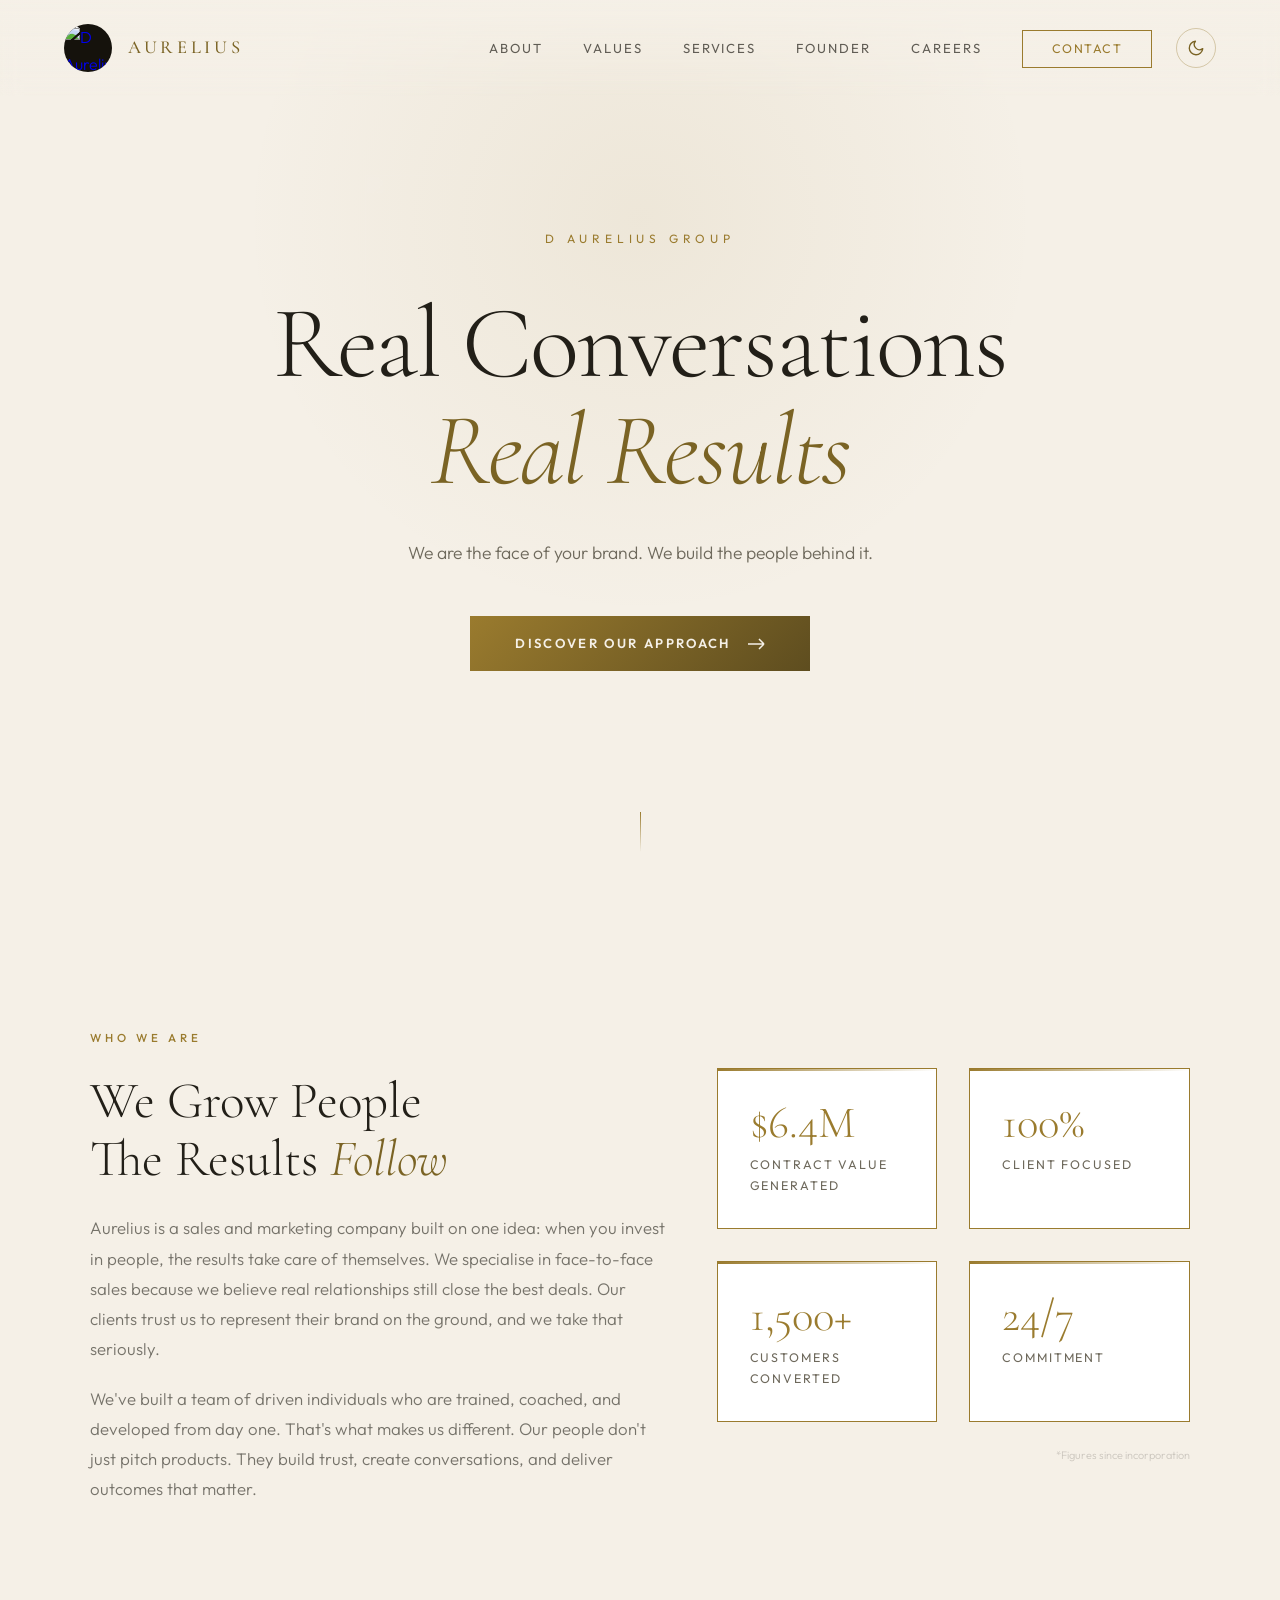
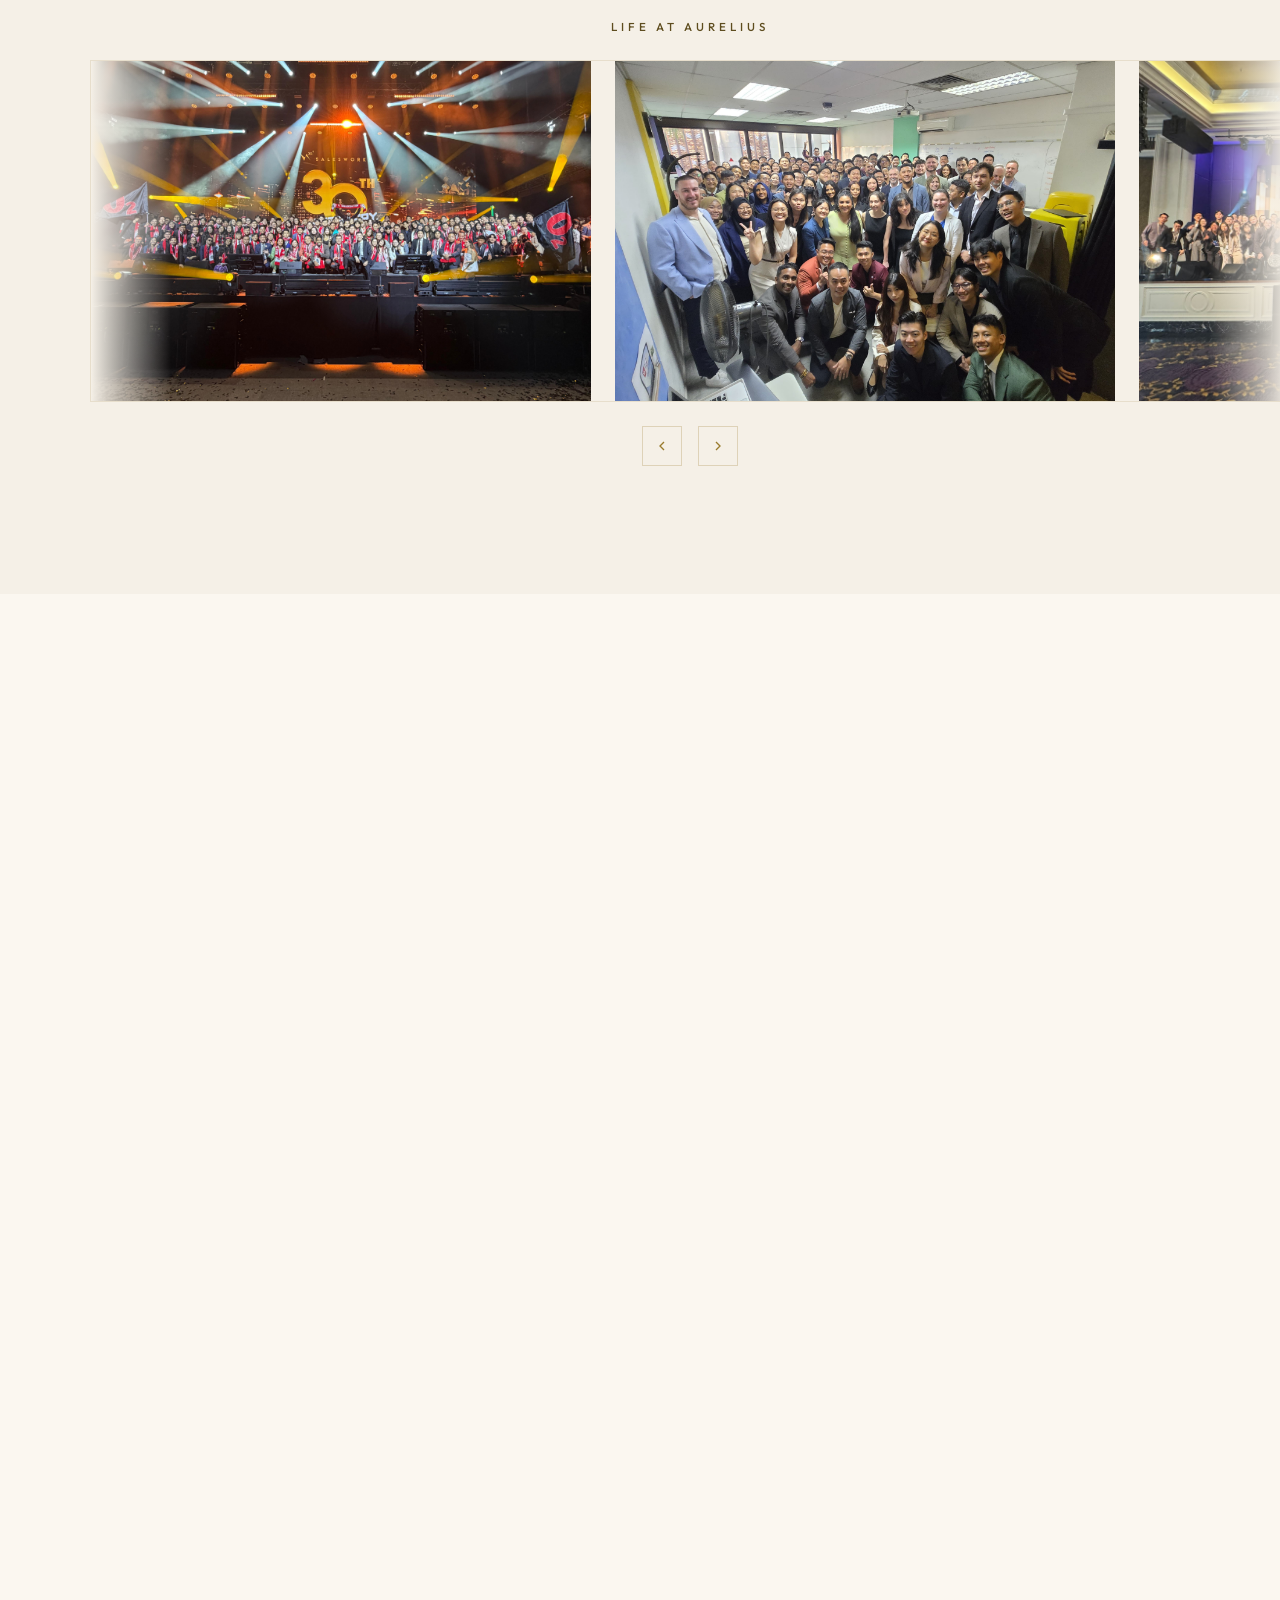
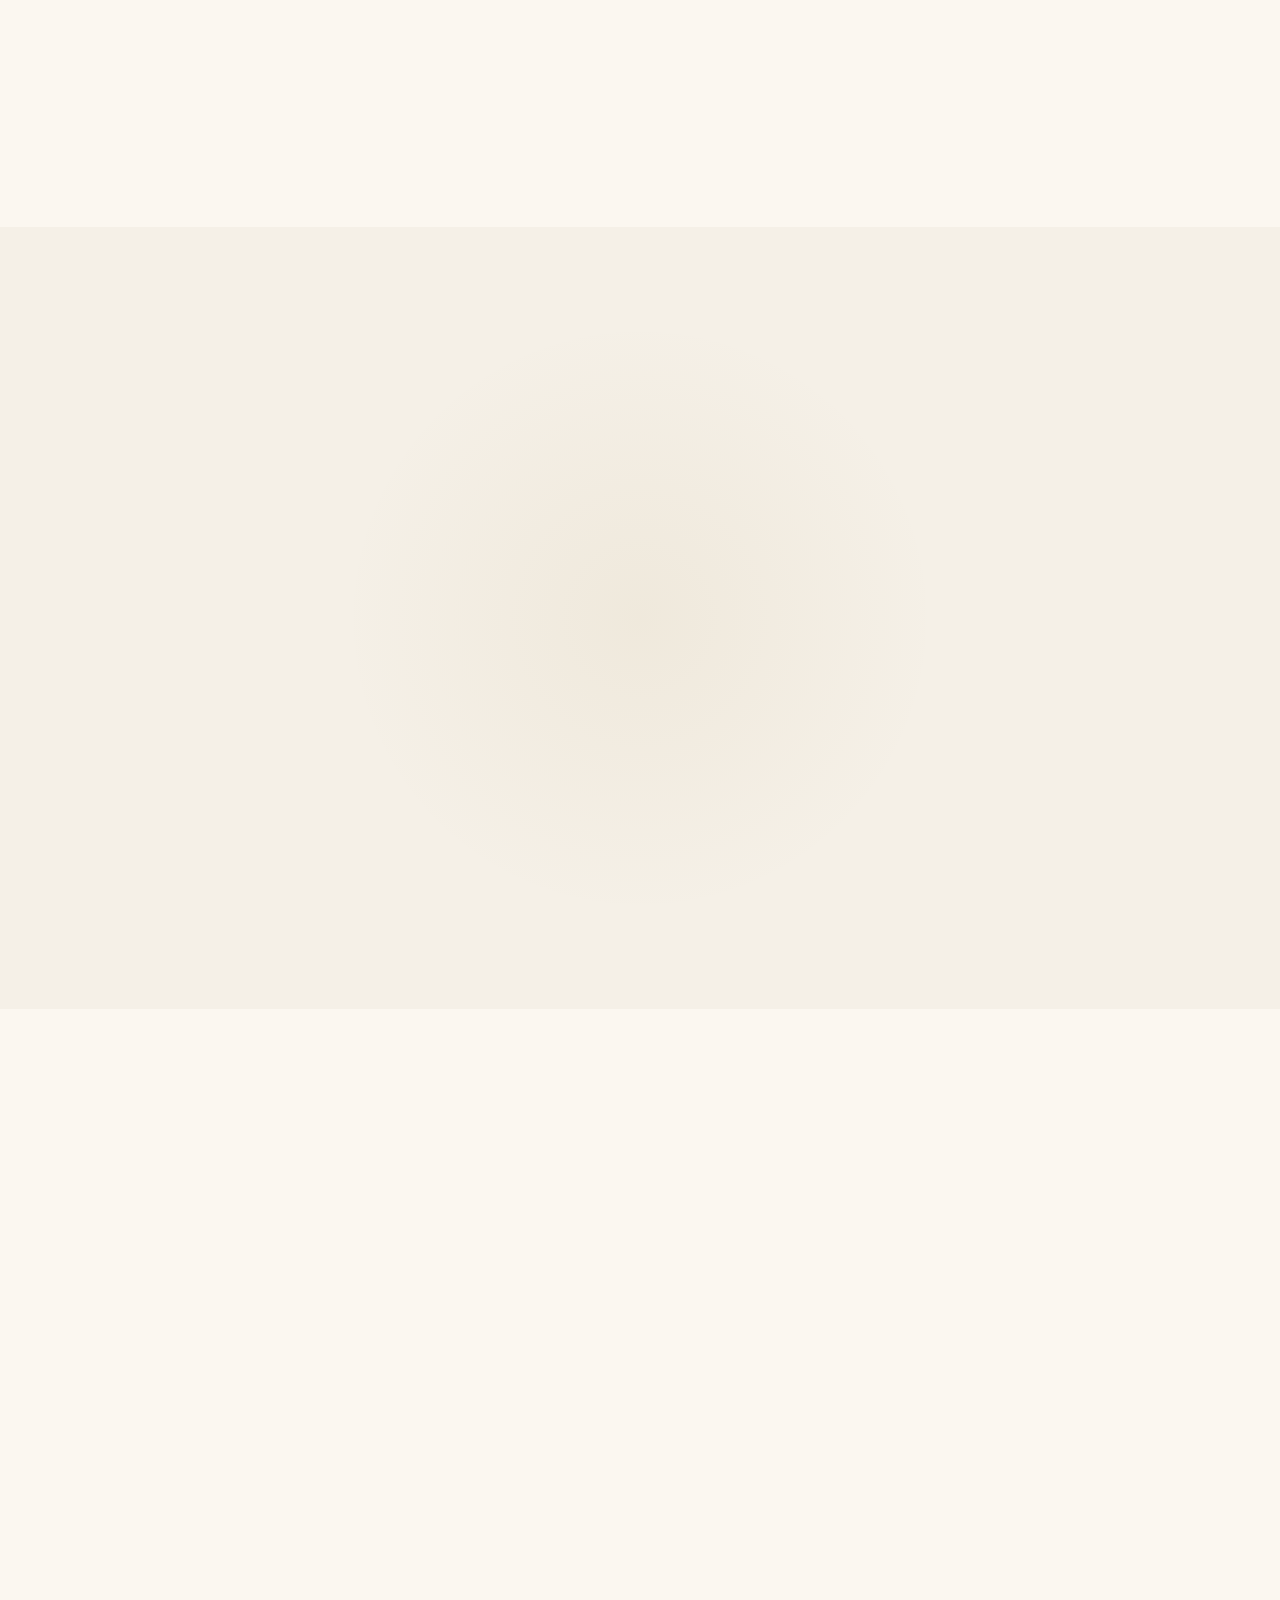
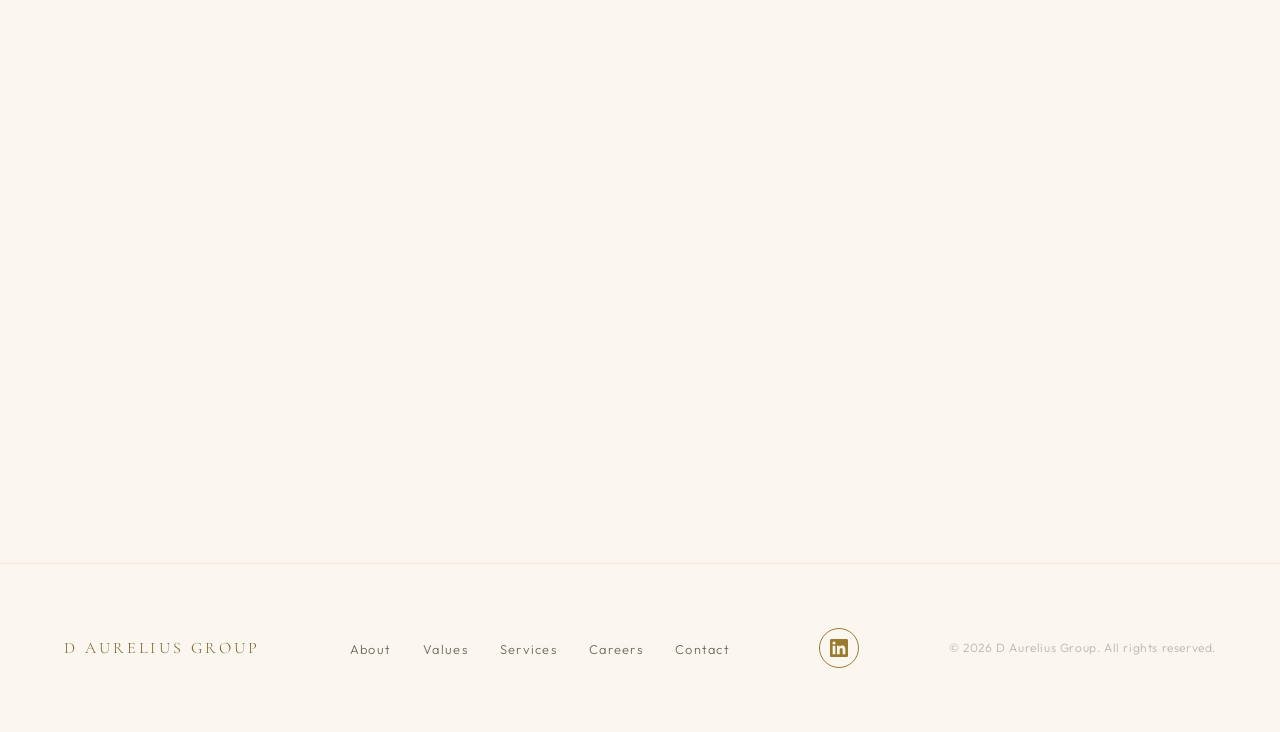
==== commit ac258d82: "Add light/dark mode toggle - Refactor colours to CSS variables; add a light theme (warm paper / ink " ====
--- a/index.html
+++ b/index.html
@@ -3,16 +3,17 @@
 <head>
 <meta charset="UTF-8">
 <meta name="viewport" content="width=device-width, initial-scale=1.0">
-<meta name="description" content="D Aurelius Group is a Singapore-based sales and marketing company specialising in face-to-face customer acquisition, brand representation, and people development.">
+<meta name="description" content="Singapore face-to-face sales and marketing agency. We turn real conversations into real results for brands that need ground-level customer acquisition.">
 <meta name="robots" content="index, follow">
-<meta property="og:title" content="D Aurelius Group | Sales & Marketing Excellence">
-<meta property="og:description" content="Real conversations. Real results. We are the face of your brand.">
+<meta property="og:title" content="D Aurelius Group | Face-to-Face Sales Agency Singapore">
+<meta property="og:description" content="Singapore face-to-face sales and marketing agency. We turn real conversations into real results for brands that need ground-level customer acquisition.">
 <meta property="og:type" content="website">
 <meta property="og:url" content="https://d-aureliusgroup.com">
-<title>D Aurelius Group | Sales & Marketing Excellence</title>
+<title>D Aurelius Group | Face-to-Face Sales Agency Singapore</title>
 <link rel="preconnect" href="https://fonts.googleapis.com">
 <link rel="preconnect" href="https://fonts.gstatic.com" crossorigin>
 <link href="https://fonts.googleapis.com/css2?family=Cormorant+Garamond:ital,wght@0,300;0,400;0,500;0,600;0,700;1,300;1,400&family=Outfit:wght@200;300;400;500;600;700&display=swap" rel="stylesheet">
+<script>(function(){try{var t=localStorage.getItem('aurelius-theme');if(t!=='light'&&t!=='dark'){t=(window.matchMedia&&window.matchMedia('(prefers-color-scheme: light)').matches)?'light':'dark';}document.documentElement.setAttribute('data-theme',t);}catch(e){document.documentElement.setAttribute('data-theme','dark');}})();</script>
 <style>
   :root {
     --gold: #C6A55C;
@@ -26,9 +27,60 @@
     --cream: #F5F0E8;
     --white: #FAFAFA;
     --gray: #888;
+    --bg-rgb: 10,10,10;
+    --fg-rgb: 255,255,255;
+    --gold-rgb: 198,165,92;
+    --shadow-rgb: 0,0,0;
     --serif: 'Cormorant Garamond', Georgia, serif;
     --sans: 'Outfit', sans-serif;
   }
+
+  :root[data-theme="light"] {
+    --gold: #9A7B2E;
+    --gold-light: #7A6324;
+    --gold-bright: #A8851D;
+    --gold-dark: #5E4D1F;
+    --black: #F5F0E7;
+    --black-rich: #FBF7F0;
+    --black-card: #FFFFFF;
+    --black-elevated: #FFFFFF;
+    --cream: #221F18;
+    --white: #221F18;
+    --gray: #6E695C;
+    --bg-rgb: 245,240,231;
+    --fg-rgb: 34,31,24;
+    --gold-rgb: 150,120,46;
+    --shadow-rgb: 120,100,55;
+  }
+
+  .nav-right { display: flex; align-items: center; gap: 1.5rem; }
+  .theme-toggle {
+    background: transparent;
+    border: 1px solid rgba(var(--gold-rgb),0.35);
+    color: var(--gold-light);
+    width: 40px; height: 40px;
+    border-radius: 50%;
+    display: flex; align-items: center; justify-content: center;
+    cursor: pointer; flex-shrink: 0; padding: 0;
+    transition: all 0.3s ease;
+  }
+  .theme-toggle:hover { border-color: var(--gold); background: rgba(var(--gold-rgb),0.12); color: var(--gold); }
+  .theme-toggle svg { width: 18px; height: 18px; display: block; }
+  .theme-toggle .ti-moon { display: none; }
+  :root[data-theme="light"] .theme-toggle .ti-sun { display: none; }
+  :root[data-theme="light"] .theme-toggle .ti-moon { display: block; }
+  :root[data-theme="light"] .logo-icon { background: #15120C; }
+
+  /* light mode: gold outlines for definition */
+  :root[data-theme="light"] .stat,
+  :root[data-theme="light"] .value-card,
+  :root[data-theme="light"] .service-card,
+  :root[data-theme="light"] .founder-image-wrapper { border: 1.5px solid var(--gold); }
+  :root[data-theme="light"] .form-group input { border: 1px solid var(--gold); }
+  :root[data-theme="light"] .form-group input:focus { border-color: var(--gold-bright); }
+  :root[data-theme="light"] .value-card:hover,
+  :root[data-theme="light"] .service-card:hover { border-color: var(--gold-bright); }
+  :root[data-theme="light"] nav.scrolled { border-bottom-color: rgba(var(--gold-rgb),0.45); }
 
   * { margin: 0; padding: 0; box-sizing: border-box; }
 
@@ -58,16 +110,16 @@
     display: flex;
     justify-content: space-between;
     align-items: center;
-    background: linear-gradient(to bottom, rgba(10,10,10,0.95), transparent);
+    background: linear-gradient(to bottom, rgba(var(--bg-rgb),0.95), transparent);
     backdrop-filter: blur(10px);
     -webkit-backdrop-filter: blur(10px);
     transition: all 0.4s ease;
   }
 
   nav.scrolled {
-    background: rgba(10,10,10,0.97);
+    background: rgba(var(--bg-rgb),0.97);
     padding: 1rem 4rem;
-    border-bottom: 1px solid rgba(198,165,92,0.15);
+    border-bottom: 1px solid rgba(var(--gold-rgb),0.15);
   }
 
   .nav-logo {
@@ -169,7 +221,7 @@
     transform: translateX(-50%);
     width: 800px;
     height: 800px;
-    background: radial-gradient(circle, rgba(198,165,92,0.08) 0%, transparent 70%);
+    background: radial-gradient(circle, rgba(var(--gold-rgb),0.08) 0%, transparent 70%);
     pointer-events: none;
   }
 
@@ -376,7 +428,7 @@
 
   .about-text p {
     font-size: 1.05rem;
-    color: rgba(255,255,255,0.6);
+    color: rgba(var(--fg-rgb),0.6);
     line-height: 1.8;
     margin-bottom: 1.2rem;
   }
@@ -393,7 +445,7 @@
 
   .stat {
     padding: 2rem;
-    border: 1px solid rgba(198,165,92,0.15);
+    border: 1px solid rgba(var(--gold-rgb),0.15);
     background: var(--black-card);
     position: relative;
     overflow: hidden;
@@ -429,7 +481,7 @@
   .stats-disclaimer {
     grid-column: 1 / -1;
     font-size: 0.68rem;
-    color: rgba(255,255,255,0.2);
+    color: rgba(var(--fg-rgb),0.2);
     text-align: right;
     margin-top: -0.5rem;
   }
@@ -472,7 +524,7 @@
     text-align: left;
     transition: all 0.5s ease;
     position: relative;
-    border: 1px solid rgba(198,165,92,0.12);
+    border: 1px solid rgba(var(--gold-rgb),0.12);
     border-radius: 6px;
     overflow: hidden;
   }
@@ -490,9 +542,9 @@
   }
 
   .value-card:hover {
-    border-color: rgba(198,165,92,0.3);
+    border-color: rgba(var(--gold-rgb),0.3);
     transform: translateY(-4px);
-    box-shadow: 0 12px 40px rgba(0,0,0,0.4);
+    box-shadow: 0 12px 40px rgba(var(--shadow-rgb),0.4);
   }
 
   .value-card:hover::before {
@@ -514,7 +566,7 @@
     font-family: var(--serif);
     font-size: 2.2rem;
     font-weight: 300;
-    color: rgba(198,165,92,0.3);
+    color: rgba(var(--gold-rgb),0.3);
     transition: color 0.5s ease;
     line-height: 1;
   }
@@ -543,7 +595,7 @@
     font-weight: 400;
     letter-spacing: 0.35em;
     text-transform: uppercase;
-    color: rgba(255,255,255,0.45);
+    color: rgba(var(--fg-rgb),0.45);
     margin-top: 1rem;
   }
 
@@ -554,7 +606,7 @@
 
   .value-desc {
     font-size: 0.88rem;
-    color: rgba(255,255,255,0.45);
+    color: rgba(var(--fg-rgb),0.45);
     line-height: 1.7;
   }
 
@@ -585,7 +637,7 @@
   }
 
   .service-card {
-    border: 1px solid rgba(198,165,92,0.12);
+    border: 1px solid rgba(var(--gold-rgb),0.12);
     background: var(--black-card);
     padding: 2.5rem 2rem;
     transition: all 0.5s ease;
@@ -601,7 +653,7 @@
     left: 0;
     right: 0;
     height: 0;
-    background: linear-gradient(to bottom, rgba(198,165,92,0.06), transparent);
+    background: linear-gradient(to bottom, rgba(var(--gold-rgb),0.06), transparent);
     transition: height 0.5s ease;
   }
 
@@ -610,7 +662,7 @@
   }
 
   .service-card:hover {
-    border-color: rgba(198,165,92,0.3);
+    border-color: rgba(var(--gold-rgb),0.3);
     transform: translateY(-4px);
   }
 
@@ -636,7 +688,7 @@
 
   .service-desc {
     font-size: 0.92rem;
-    color: rgba(255,255,255,0.5);
+    color: rgba(var(--fg-rgb),0.5);
     line-height: 1.7;
     position: relative;
     z-index: 1;
@@ -661,7 +713,7 @@
     position: relative;
     aspect-ratio: 2/3;
     background: var(--black-card);
-    border: 1px solid rgba(198,165,92,0.15);
+    border: 1px solid rgba(var(--gold-rgb),0.15);
     display: flex;
     align-items: center;
     justify-content: center;
@@ -672,7 +724,7 @@
     content: '';
     position: absolute;
     inset: 12px;
-    border: 1px solid rgba(198,165,92,0.1);
+    border: 1px solid rgba(var(--gold-rgb),0.1);
     pointer-events: none;
   }
 
@@ -680,7 +732,7 @@
     font-family: var(--serif);
     font-size: 6rem;
     font-weight: 300;
-    color: rgba(198,165,92,0.15);
+    color: rgba(var(--gold-rgb),0.15);
     letter-spacing: 0.05em;
   }
 
@@ -710,7 +762,7 @@
 
   .video-intro-header p {
     font-size: 1.05rem;
-    color: rgba(255,255,255,0.5);
+    color: rgba(var(--fg-rgb),0.5);
     line-height: 1.8;
     margin-top: 1rem;
   }
@@ -722,7 +774,7 @@
     margin: 0 auto;
     aspect-ratio: 16/9;
     background: var(--black-card);
-    border: 1px solid rgba(198,165,92,0.2);
+    border: 1px solid rgba(var(--gold-rgb),0.2);
     overflow: hidden;
   }
 
@@ -730,7 +782,7 @@
     content: '';
     position: absolute;
     inset: 8px;
-    border: 1px solid rgba(198,165,92,0.08);
+    border: 1px solid rgba(var(--gold-rgb),0.08);
     pointer-events: none;
     z-index: 2;
   }
@@ -759,19 +811,19 @@
   .video-placeholder:hover .play-btn {
     transform: scale(1.1);
     border-color: var(--gold);
-    background: rgba(198,165,92,0.1);
+    background: rgba(var(--gold-rgb),0.1);
   }
 
   .play-btn {
     width: 80px;
     height: 80px;
     border-radius: 50%;
-    border: 2px solid rgba(198,165,92,0.5);
+    border: 2px solid rgba(var(--gold-rgb),0.5);
     display: flex;
     align-items: center;
     justify-content: center;
     transition: all 0.4s ease;
-    background: rgba(198,165,92,0.05);
+    background: rgba(var(--gold-rgb),0.05);
   }
 
   .play-btn svg {
@@ -799,7 +851,7 @@
     text-align: center;
     margin-top: 2rem;
     font-size: 0.85rem;
-    color: rgba(255,255,255,0.35);
+    color: rgba(var(--fg-rgb),0.35);
     font-style: italic;
     letter-spacing: 0.03em;
   }
@@ -827,7 +879,7 @@
   .carousel-wrapper {
     position: relative;
     overflow: hidden;
-    border: 1px solid rgba(198,165,92,0.15);
+    border: 1px solid rgba(var(--gold-rgb),0.15);
   }
 
   .carousel-wrapper::before,
@@ -888,7 +940,7 @@
     width: 500px;
     height: 340px;
     background: var(--black-card);
-    border: 1px dashed rgba(198,165,92,0.2);
+    border: 1px dashed rgba(var(--gold-rgb),0.2);
     display: flex;
     flex-direction: column;
     align-items: center;
@@ -899,12 +951,12 @@
   .carousel-slide-placeholder svg {
     width: 32px;
     height: 32px;
-    color: rgba(198,165,92,0.25);
+    color: rgba(var(--gold-rgb),0.25);
   }
 
   .carousel-slide-placeholder span {
     font-size: 0.75rem;
-    color: rgba(198,165,92,0.3);
+    color: rgba(var(--gold-rgb),0.3);
     letter-spacing: 0.15em;
     text-transform: uppercase;
   }
@@ -919,7 +971,7 @@
   .carousel-btn {
     width: 40px;
     height: 40px;
-    border: 1px solid rgba(198,165,92,0.25);
+    border: 1px solid rgba(var(--gold-rgb),0.25);
     background: transparent;
     color: var(--gold);
     cursor: pointer;
@@ -930,7 +982,7 @@
   }
 
   .carousel-btn:hover {
-    background: rgba(198,165,92,0.1);
+    background: rgba(var(--gold-rgb),0.1);
     border-color: var(--gold);
   }
 
@@ -973,7 +1025,7 @@
 
   .founder-content p {
     font-size: 1.05rem;
-    color: rgba(255,255,255,0.55);
+    color: rgba(var(--fg-rgb),0.55);
     line-height: 1.9;
     margin-bottom: 1.5rem;
   }
@@ -1060,12 +1112,12 @@
 
   .contact-detail p {
     font-size: 0.95rem;
-    color: rgba(255,255,255,0.6);
+    color: rgba(var(--fg-rgb),0.6);
     line-height: 1.6;
   }
 
   .contact-detail a {
-    color: rgba(255,255,255,0.6);
+    color: rgba(var(--fg-rgb),0.6);
     text-decoration: none;
     transition: color 0.3s ease;
   }
@@ -1077,7 +1129,7 @@
   .contact-divider {
     width: 100%;
     height: 1px;
-    background: rgba(198,165,92,0.15);
+    background: rgba(var(--gold-rgb),0.15);
     margin-bottom: 2.5rem;
   }
 
@@ -1097,7 +1149,7 @@
     font-weight: 500;
     letter-spacing: 0.1em;
     text-transform: uppercase;
-    color: rgba(255,255,255,0.5);
+    color: rgba(var(--fg-rgb),0.5);
     margin-bottom: 0.5rem;
   }
 
@@ -1105,7 +1157,7 @@
     width: 100%;
     padding: 0.85rem 1rem;
     background: var(--black-card);
-    border: 1px solid rgba(198,165,92,0.15);
+    border: 1px solid rgba(var(--gold-rgb),0.15);
     border-radius: 4px;
     color: var(--white);
     font-family: var(--sans);
@@ -1116,7 +1168,7 @@
   }
 
   .form-group input::placeholder {
-    color: rgba(255,255,255,0.25);
+    color: rgba(var(--fg-rgb),0.25);
   }
 
   .form-group input:focus {
@@ -1146,7 +1198,7 @@
   .contact-map {
     border-radius: 6px;
     overflow: hidden;
-    border: 1px solid rgba(198,165,92,0.12);
+    border: 1px solid rgba(var(--gold-rgb),0.12);
     height: 100%;
     min-height: 480px;
   }
@@ -1176,7 +1228,7 @@
     transform: translate(-50%, -50%);
     width: 600px;
     height: 600px;
-    background: radial-gradient(circle, rgba(198,165,92,0.06) 0%, transparent 70%);
+    background: radial-gradient(circle, rgba(var(--gold-rgb),0.06) 0%, transparent 70%);
     pointer-events: none;
   }
 
@@ -1189,7 +1241,7 @@
 
   .cta-sub {
     font-size: 1.1rem;
-    color: rgba(255,255,255,0.5);
+    color: rgba(var(--fg-rgb),0.5);
     max-width: 550px;
     margin: 0 auto 3rem;
     line-height: 1.8;
@@ -1226,7 +1278,7 @@
   /* ── FOOTER ── */
   footer {
     background: var(--black-rich);
-    border-top: 1px solid rgba(198,165,92,0.1);
+    border-top: 1px solid rgba(var(--gold-rgb),0.1);
     padding: 4rem;
   }
 
@@ -1264,7 +1316,7 @@
 
   .footer-copy {
     font-size: 0.75rem;
-    color: rgba(255,255,255,0.3);
+    color: rgba(var(--fg-rgb),0.3);
     letter-spacing: 0.05em;
   }
 
@@ -1338,7 +1390,7 @@
     display: none;
     position: fixed;
     inset: 0;
-    background: rgba(10,10,10,0.98);
+    background: rgba(var(--bg-rgb),0.98);
     z-index: 99;
     flex-direction: column;
     align-items: center;
@@ -1515,6 +1567,7 @@
     <div class="logo-icon"><img src="https://cdn.prod.website-files.com/689a126646e7dc6b882a5aa5/689a18c0413b7b2a935cd86e_image_2025-08-12_002224256.png" alt="D Aurelius Group Logo"></div>
     <span class="logo-text">Aurelius</span>
   </a>
+  <div class="nav-right">
   <ul class="nav-links">
     <li><a href="#about">About</a></li>
     <li><a href="#values">Values</a></li>
@@ -1523,9 +1576,14 @@
     <li><a href="/careers">Careers</a></li>
     <li><a href="#contact" class="nav-cta">Contact</a></li>
   </ul>
+  <button class="theme-toggle" id="themeToggle" type="button" aria-label="Switch between light and dark mode" title="Light / dark mode">
+    <svg class="ti-sun" viewBox="0 0 24 24" fill="none" stroke="currentColor" stroke-width="1.8" stroke-linecap="round" stroke-linejoin="round" aria-hidden="true"><circle cx="12" cy="12" r="4"/><path d="M12 2v2M12 20v2M4.9 4.9l1.4 1.4M17.7 17.7l1.4 1.4M2 12h2M20 12h2M4.9 19.1l1.4-1.4M17.7 6.3l1.4-1.4"/></svg>
+    <svg class="ti-moon" viewBox="0 0 24 24" fill="none" stroke="currentColor" stroke-width="1.8" stroke-linecap="round" stroke-linejoin="round" aria-hidden="true"><path d="M21 12.8A9 9 0 1 1 11.2 3 7 7 0 0 0 21 12.8Z"/></svg>
+  </button>
   <button class="mobile-menu-btn" id="mobileMenuBtn" aria-label="Toggle menu">
     <span></span><span></span><span></span>
   </button>
+  </div>
 </nav>
 
 <!-- MOBILE OVERLAY -->
@@ -1878,6 +1936,15 @@
 </footer>
 
 <script>
+  // Theme toggle (light / dark)
+  document.querySelectorAll('.theme-toggle').forEach(function(btn){
+    btn.addEventListener('click', function(){
+      var next = document.documentElement.getAttribute('data-theme') === 'light' ? 'dark' : 'light';
+      document.documentElement.setAttribute('data-theme', next);
+      try { localStorage.setItem('aurelius-theme', next); } catch(e) {}
+    });
+  });
+
   // Scroll reveal
   const observer = new IntersectionObserver((entries) => {
     entries.forEach(entry => {
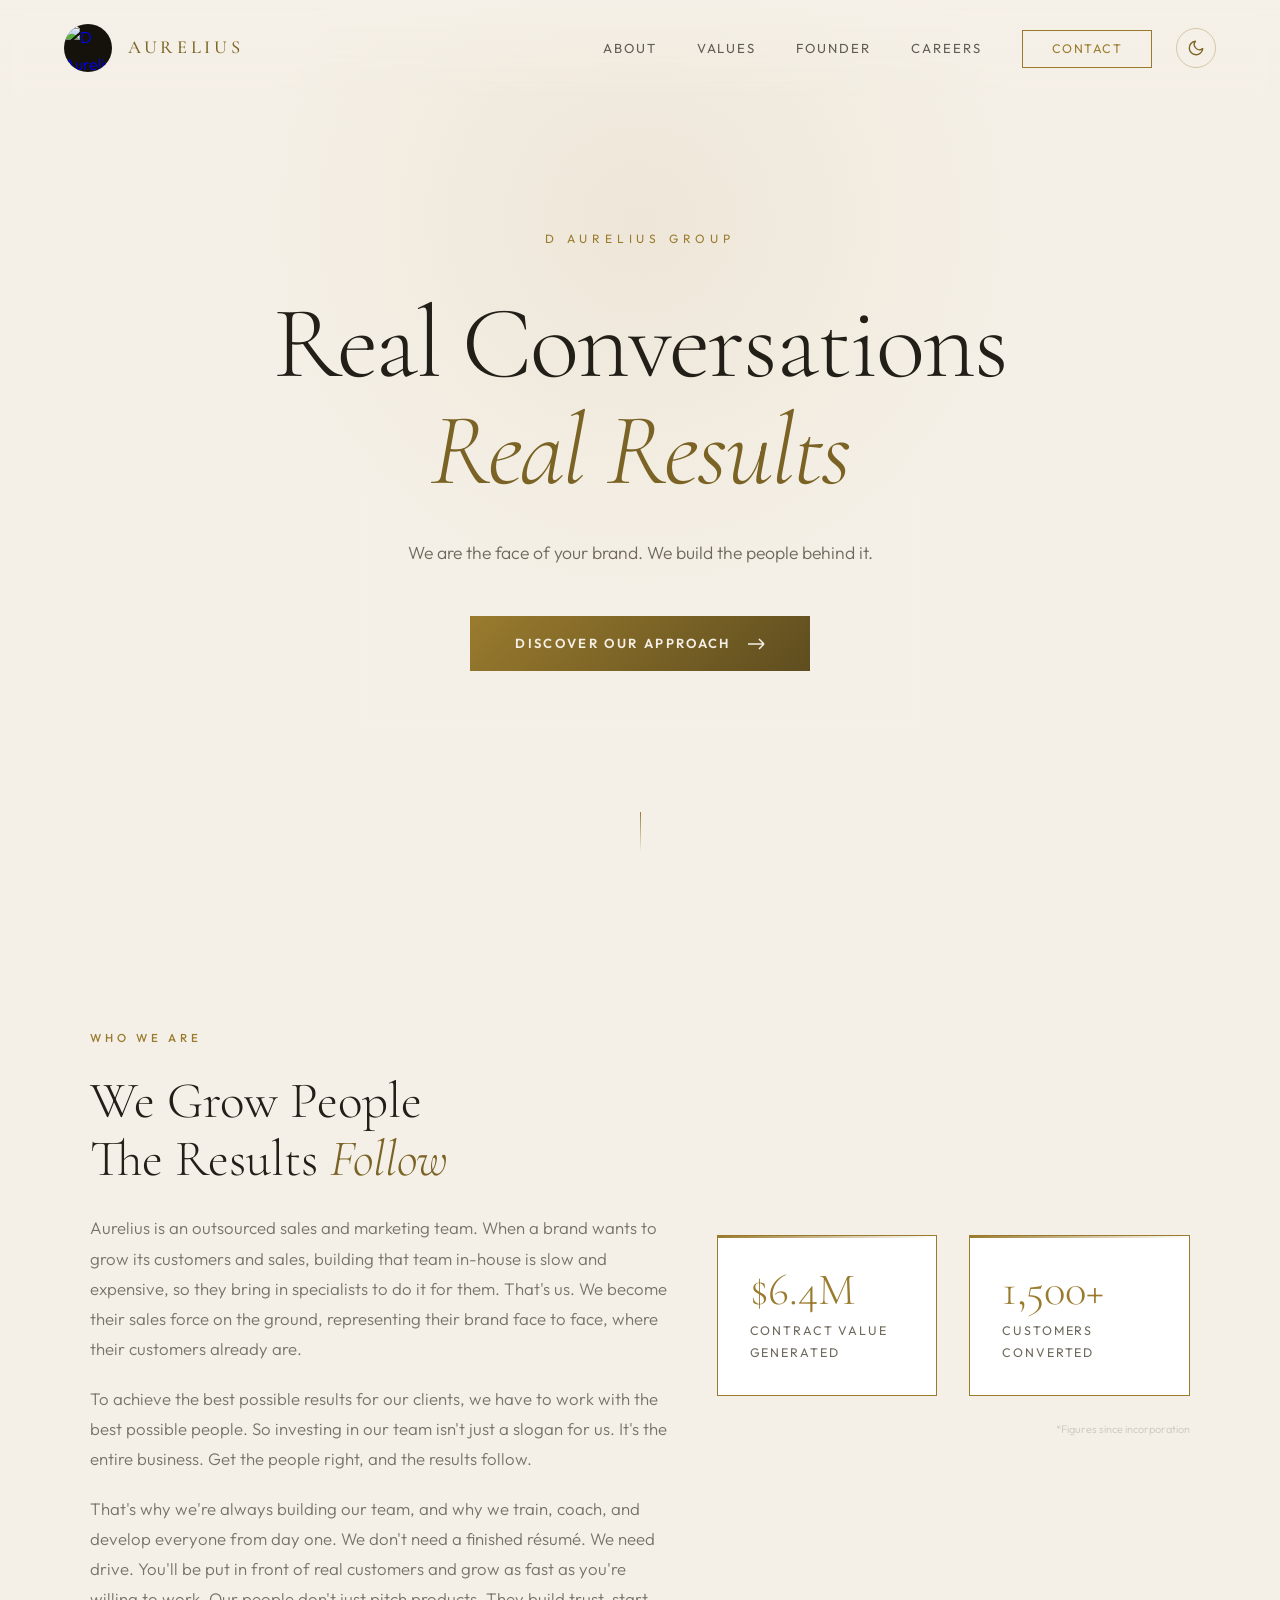
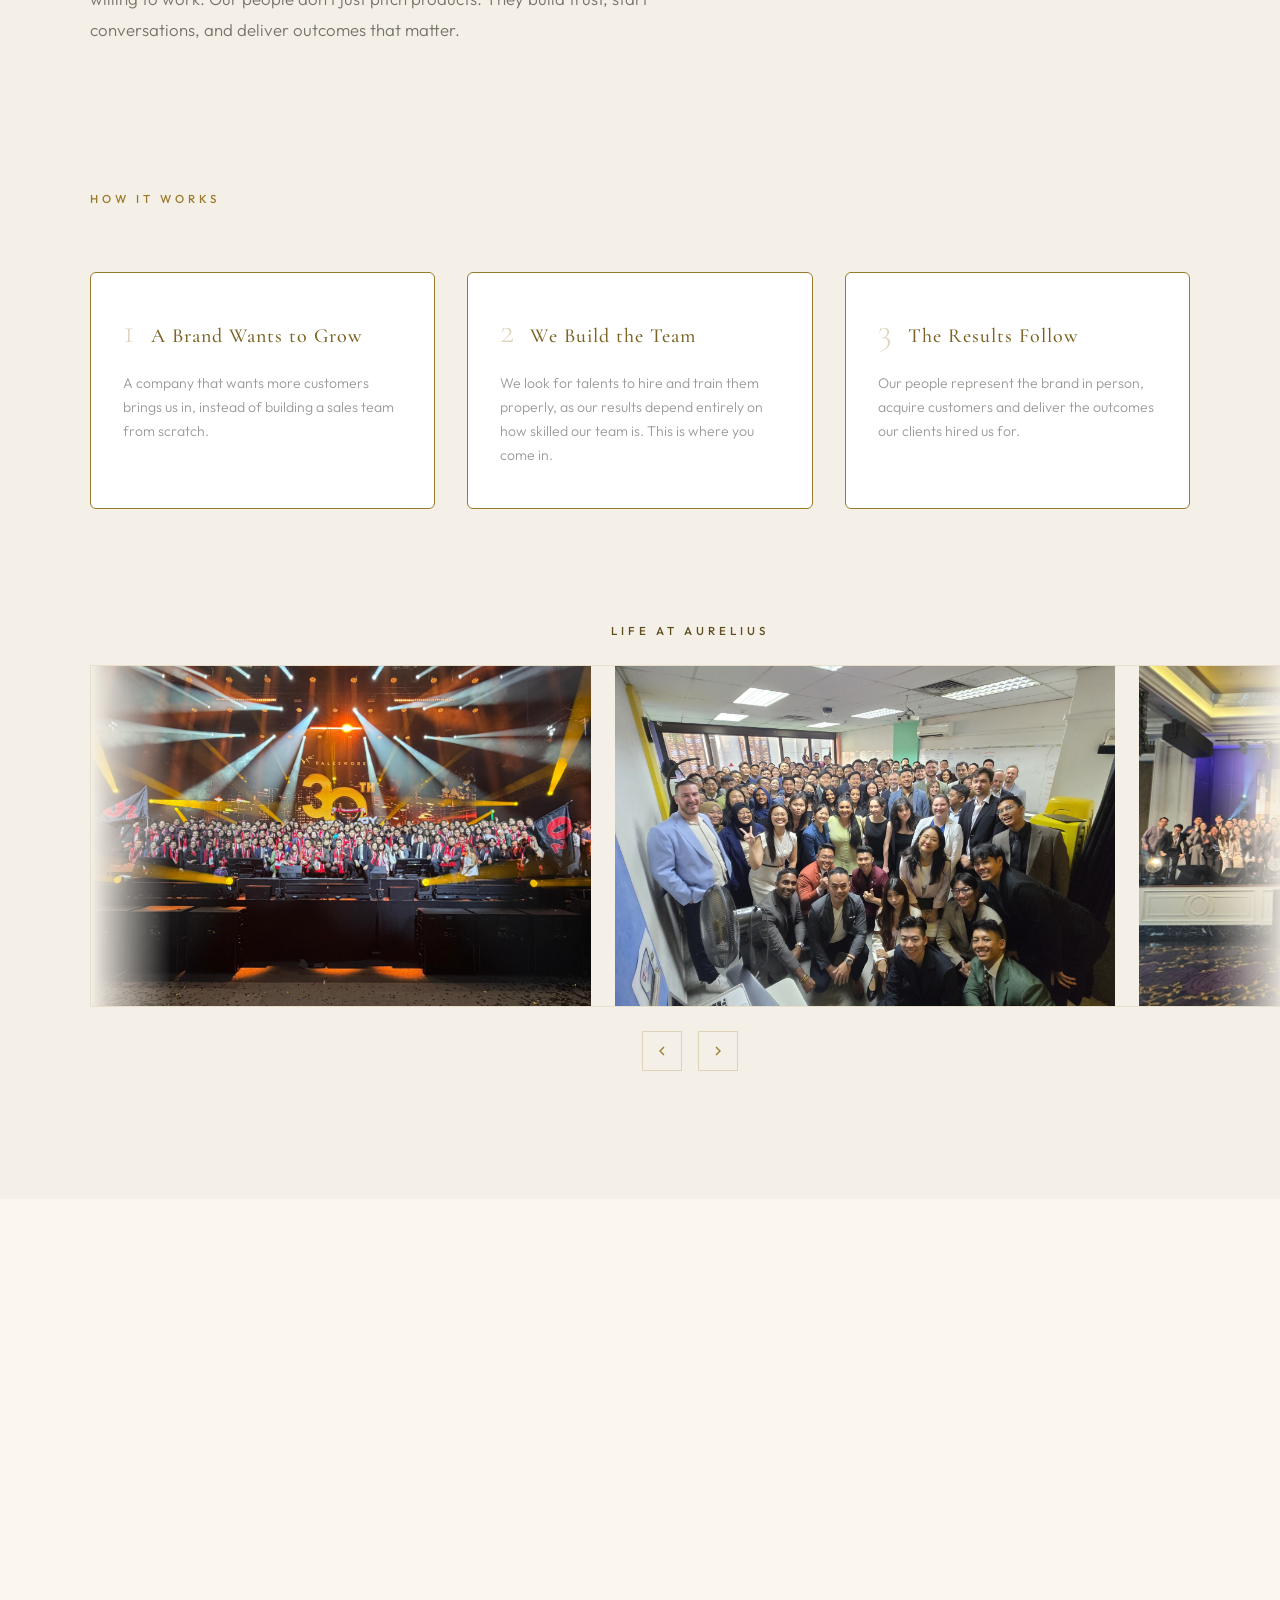
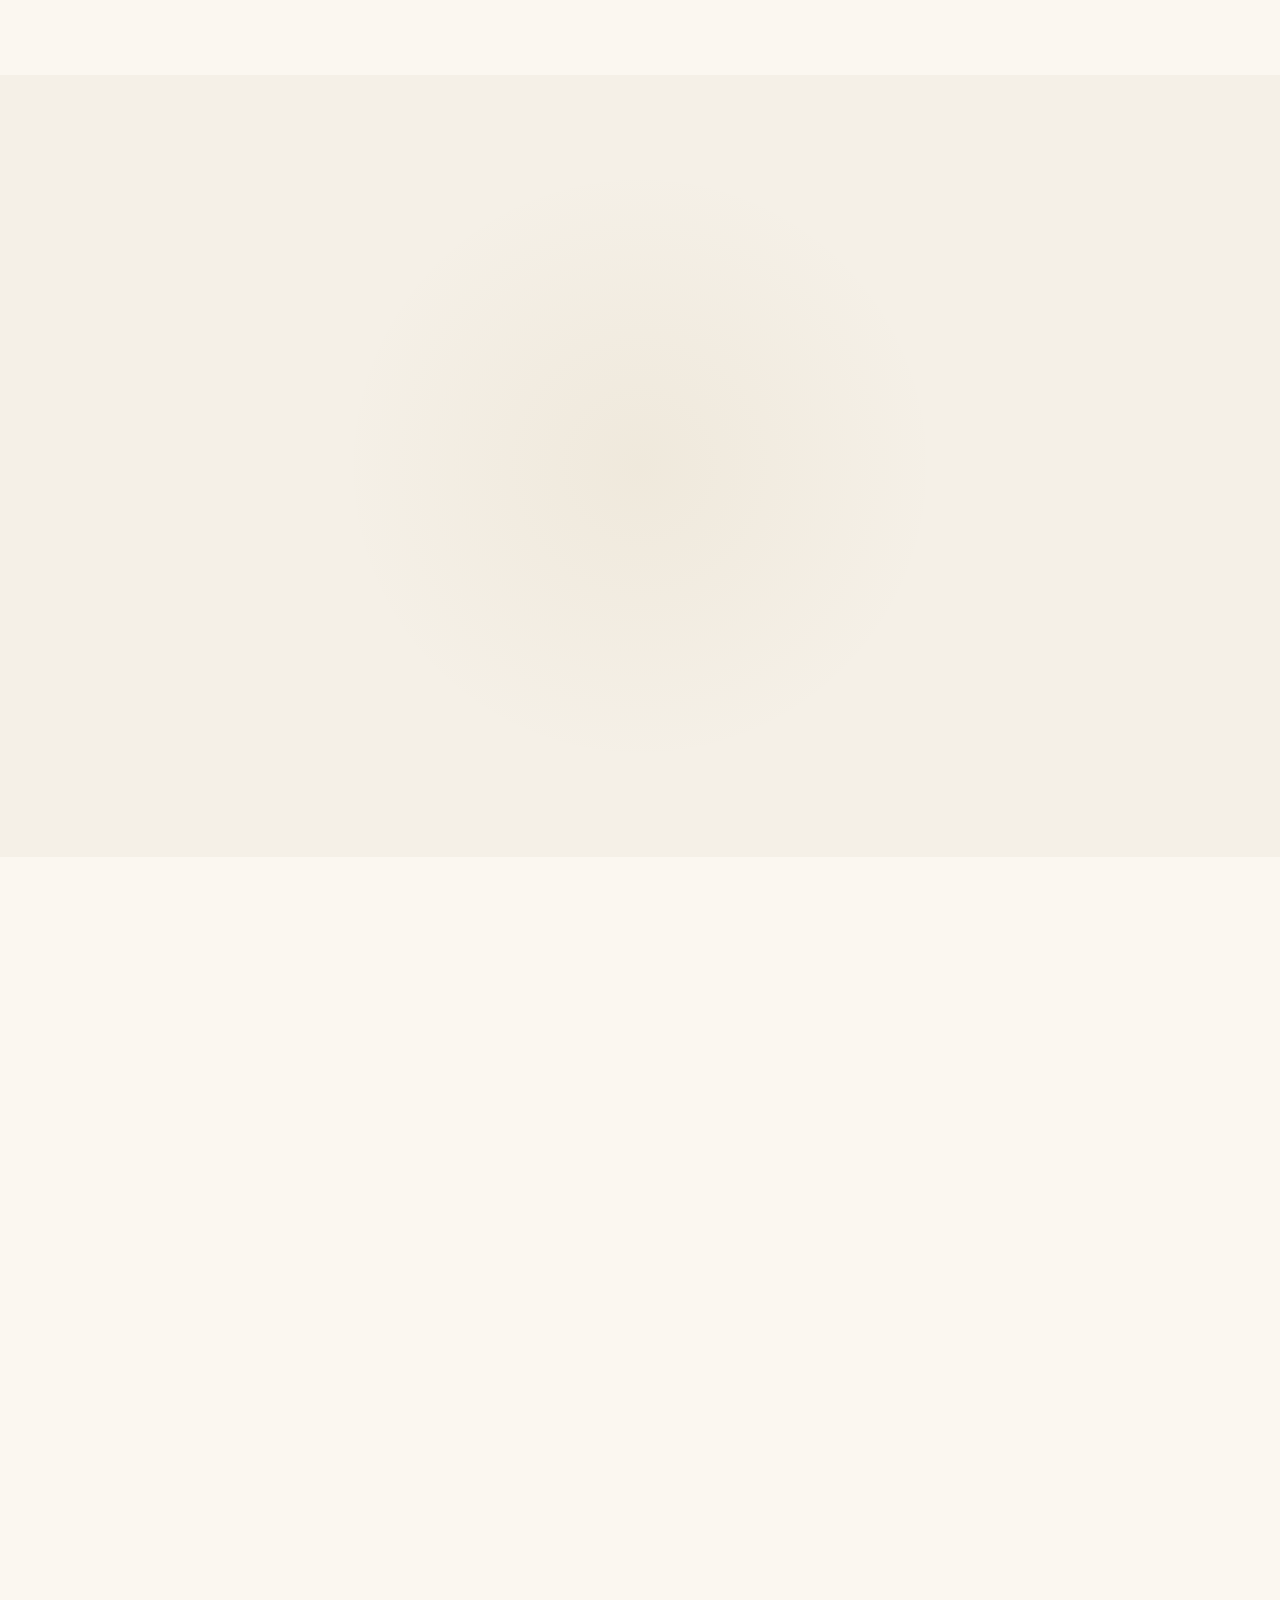
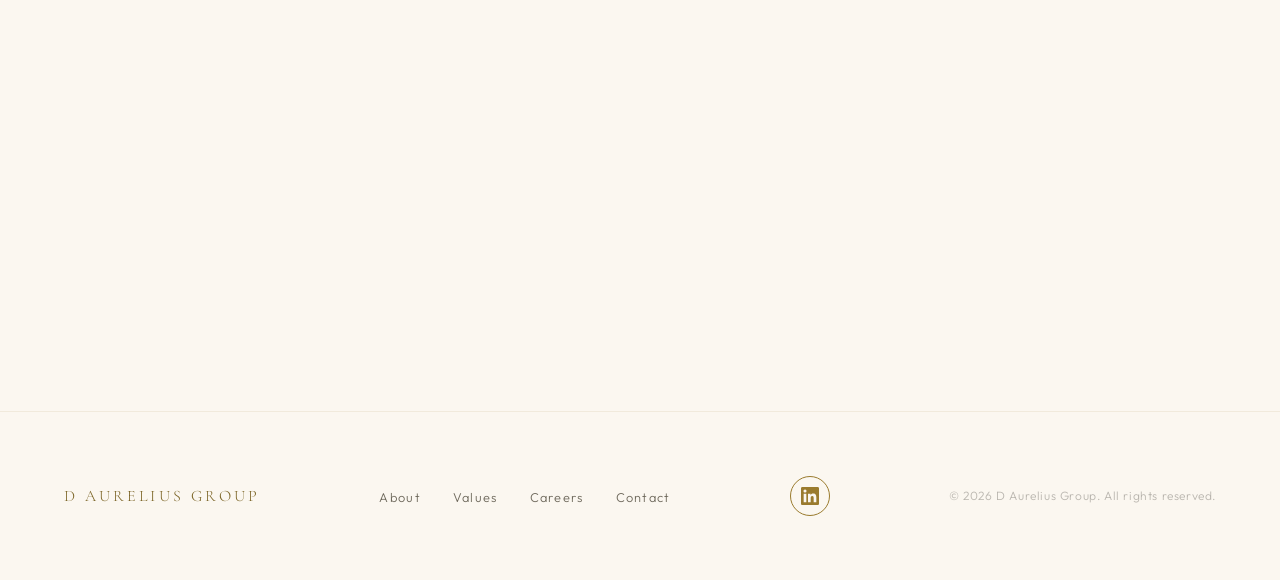
==== commit 99570f8f: "Rework homepage copy + careers Sales card Homepage: - Who We Are rewritten as the outsourced-model s" ====
--- a/index.html
+++ b/index.html
@@ -13,7 +13,7 @@
 <link rel="preconnect" href="https://fonts.googleapis.com">
 <link rel="preconnect" href="https://fonts.gstatic.com" crossorigin>
 <link href="https://fonts.googleapis.com/css2?family=Cormorant+Garamond:ital,wght@0,300;0,400;0,500;0,600;0,700;1,300;1,400&family=Outfit:wght@200;300;400;500;600;700&display=swap" rel="stylesheet">
-<script>(function(){try{var t=localStorage.getItem('aurelius-theme');if(t!=='light'&&t!=='dark'){t=(window.matchMedia&&window.matchMedia('(prefers-color-scheme: light)').matches)?'light':'dark';}document.documentElement.setAttribute('data-theme',t);}catch(e){document.documentElement.setAttribute('data-theme','dark');}})();</script>
+<script>(function(){try{var t=localStorage.getItem('aurelius-theme');if(t!=='light'&&t!=='dark'){t='light';}document.documentElement.setAttribute('data-theme',t);}catch(e){document.documentElement.setAttribute('data-theme','light');}})();</script>
 <style>
   :root {
     --gold: #C6A55C;
@@ -1571,7 +1571,6 @@
   <ul class="nav-links">
     <li><a href="#about">About</a></li>
     <li><a href="#values">Values</a></li>
-    <li><a href="#services">Services</a></li>
     <li><a href="#founder">Founder</a></li>
     <li><a href="/careers">Careers</a></li>
     <li><a href="#contact" class="nav-cta">Contact</a></li>
@@ -1590,7 +1589,6 @@
 <div class="mobile-overlay" id="mobileOverlay">
   <a href="#about" onclick="closeMobileMenu()">About</a>
   <a href="#values" onclick="closeMobileMenu()">Values</a>
-  <a href="#services" onclick="closeMobileMenu()">Services</a>
   <a href="#founder" onclick="closeMobileMenu()">Founder</a>
   <a href="/careers" onclick="closeMobileMenu()">Careers</a>
   <a href="#contact" class="mobile-cta" onclick="closeMobileMenu()">Contact</a>
@@ -1617,27 +1615,49 @@
     <div class="about-text reveal">
       <div class="section-label">Who We Are</div>
       <h2 class="section-title">We Grow People<br>The Results <em>Follow</em></h2>
-      <p>Aurelius is a sales and marketing company built on one idea: when you invest in people, the results take care of themselves. We specialise in face-to-face sales because we believe real relationships still close the best deals. Our clients trust us to represent their brand on the ground, and we take that seriously.</p>
-      <p>We've built a team of driven individuals who are trained, coached, and developed from day one. That's what makes us different. Our people don't just pitch products. They build trust, create conversations, and deliver outcomes that matter.</p>
+      <p>Aurelius is an outsourced sales and marketing team. When a brand wants to grow its customers and sales, building that team in-house is slow and expensive, so they bring in specialists to do it for them. That's us. We become their sales force on the ground, representing their brand face to face, where their customers already are.</p>
+      <p>To achieve the best possible results for our clients, we have to work with the best possible people. So investing in our team isn't just a slogan for us. It's the entire business. Get the people right, and the results follow.</p>
+      <p>That's why we're always building our team, and why we train, coach, and develop everyone from day one. We don't need a finished résumé. We need drive. You'll be put in front of real customers and grow as fast as you're willing to work. Our people don't just pitch products. They build trust, start conversations, and deliver outcomes that matter.</p>
     </div>
     <div class="about-stats reveal">
       <div class="stat">
         <div class="stat-number">$6.4M</div>
         <div class="stat-label">Contract Value Generated</div>
-      </div>
-      <div class="stat">
-        <div class="stat-number">100%</div>
-        <div class="stat-label">Client Focused</div>
-      </div>
-      <div class="stat">
+      </div>      <div class="stat">
         <div class="stat-number">1,500+</div>
         <div class="stat-label">Customers Converted</div>
+      </div>      <p class="stats-disclaimer">*Figures since incorporation</p>
+    </div>
+    <!-- HOW IT WORKS -->
+    <div class="carousel-section reveal" style="margin-top:6rem;">
+      <div class="services-header" style="margin-bottom:2.5rem;">
+        <div class="services-header-text">
+          <div class="section-label">How It Works</div>
+        </div>
       </div>
-      <div class="stat">
-        <div class="stat-number">24/7</div>
-        <div class="stat-label">Commitment</div>
+      <div class="values-grid reveal">
+        <div class="value-card">
+          <div class="value-header">
+            <div class="value-number">1</div>
+            <div class="value-name">A Brand Wants to Grow</div>
+          </div>
+          <p class="value-desc">A company that wants more customers brings us in, instead of building a sales team from scratch.</p>
+        </div>
+        <div class="value-card">
+          <div class="value-header">
+            <div class="value-number">2</div>
+            <div class="value-name">We Build the Team</div>
+          </div>
+          <p class="value-desc">We look for talents to hire and train them properly, as our results depend entirely on how skilled our team is. This is where you come in.</p>
+        </div>
+        <div class="value-card">
+          <div class="value-header">
+            <div class="value-number">3</div>
+            <div class="value-name">The Results Follow</div>
+          </div>
+          <p class="value-desc">Our people represent the brand in person, acquire customers and deliver the outcomes our clients hired us for.</p>
+        </div>
       </div>
-      <p class="stats-disclaimer">*Figures since incorporation</p>
     </div>
     <!-- TEAM PHOTO CAROUSEL -->
     <div class="carousel-section reveal">
@@ -1779,30 +1799,6 @@
   </div>
 </section>
 
-<!-- SERVICES -->
-<section class="services" id="services">
-  <div class="services-header reveal">
-    <div class="services-header-text">
-      <div class="section-label">What We Do</div>
-      <h2 class="section-title">How We <em>Deliver</em></h2>
-    </div>
-  </div>
-  <div class="services-grid">
-    <div class="service-card reveal">
-      <h3 class="service-name">Sales</h3>
-      <p class="service-desc">We put trained, confident people in front of your customers. Real conversations. Real handshakes. In a world that hides behind screens, we still believe the best sales happen face to face. That's our edge, and it's what drives measurable results.</p>
-    </div>
-    <div class="service-card reveal">
-      <h3 class="service-name">Marketing</h3>
-      <p class="service-desc">We take your brand to where your customers actually are. On the ground, in the community, face to face. It's not about impressions or vanity metrics. It's about making sure the right people hear the right message and take action.</p>
-    </div>
-    <div class="service-card reveal">
-      <h3 class="service-name">Strategy</h3>
-      <p class="service-desc">Before we make a move, we make a plan. We study the market, understand the audience, and map out the clearest path to results. You won't have to hope your campaign works. You'll know, because we've done the homework.</p>
-    </div>
-  </div>
-</section>
-
 <!-- FOUNDER -->
 <section class="founder" id="founder">
   <div class="founder-grid">
@@ -1818,32 +1814,6 @@
         <p>"You don't need to have it all figured out. You just need to be willing to start."</p>
       </div>
     </div>
-  </div>
-</section>
-
-<!-- VIDEO INTRODUCTION (hidden until video is ready — remove display:none to show) -->
-<section class="video-intro" id="video" style="display:none;"
-  <div class="video-intro-inner">
-    <div class="video-intro-header reveal">
-      <div class="section-label">Before You Walk In</div>
-      <h2 class="section-title">See What It's<br>Really <em>Like</em></h2>
-      <p>We'd rather show you than tell you. Watch this short video to get a feel for the culture, the people, and what your first few weeks could look like.</p>
-    </div>
-    <div class="video-container reveal">
-      <!-- Replace the placeholder below with your actual video embed -->
-      <!-- Option 1: YouTube/Vimeo embed -->
-      <!-- <iframe src="https://www.youtube.com/embed/YOUR_VIDEO_ID" frameborder="0" allowfullscreen></iframe> -->
-      <!-- Option 2: Self-hosted video -->
-      <!-- <video controls poster="your-thumbnail.jpg"><source src="your-video.mp4" type="video/mp4"></video> -->
-      <div class="video-placeholder" id="videoPlaceholder">
-        <div class="play-btn">
-          <svg viewBox="0 0 24 24" fill="currentColor"><polygon points="5,3 19,12 5,21"/></svg>
-        </div>
-        <div class="video-placeholder-text">Watch the Introduction</div>
-        <div class="video-placeholder-sub">2 &ndash; 3 min</div>
-      </div>
-    </div>
-    <p class="video-caption reveal">No pressure. Just a few minutes to see if this feels like the right fit for you.</p>
   </div>
 </section>
 
@@ -1922,7 +1892,6 @@
     <ul class="footer-links">
       <li><a href="#about">About</a></li>
       <li><a href="#values">Values</a></li>
-      <li><a href="#services">Services</a></li>
       <li><a href="/careers">Careers</a></li>
       <li><a href="#contact">Contact</a></li>
     </ul>
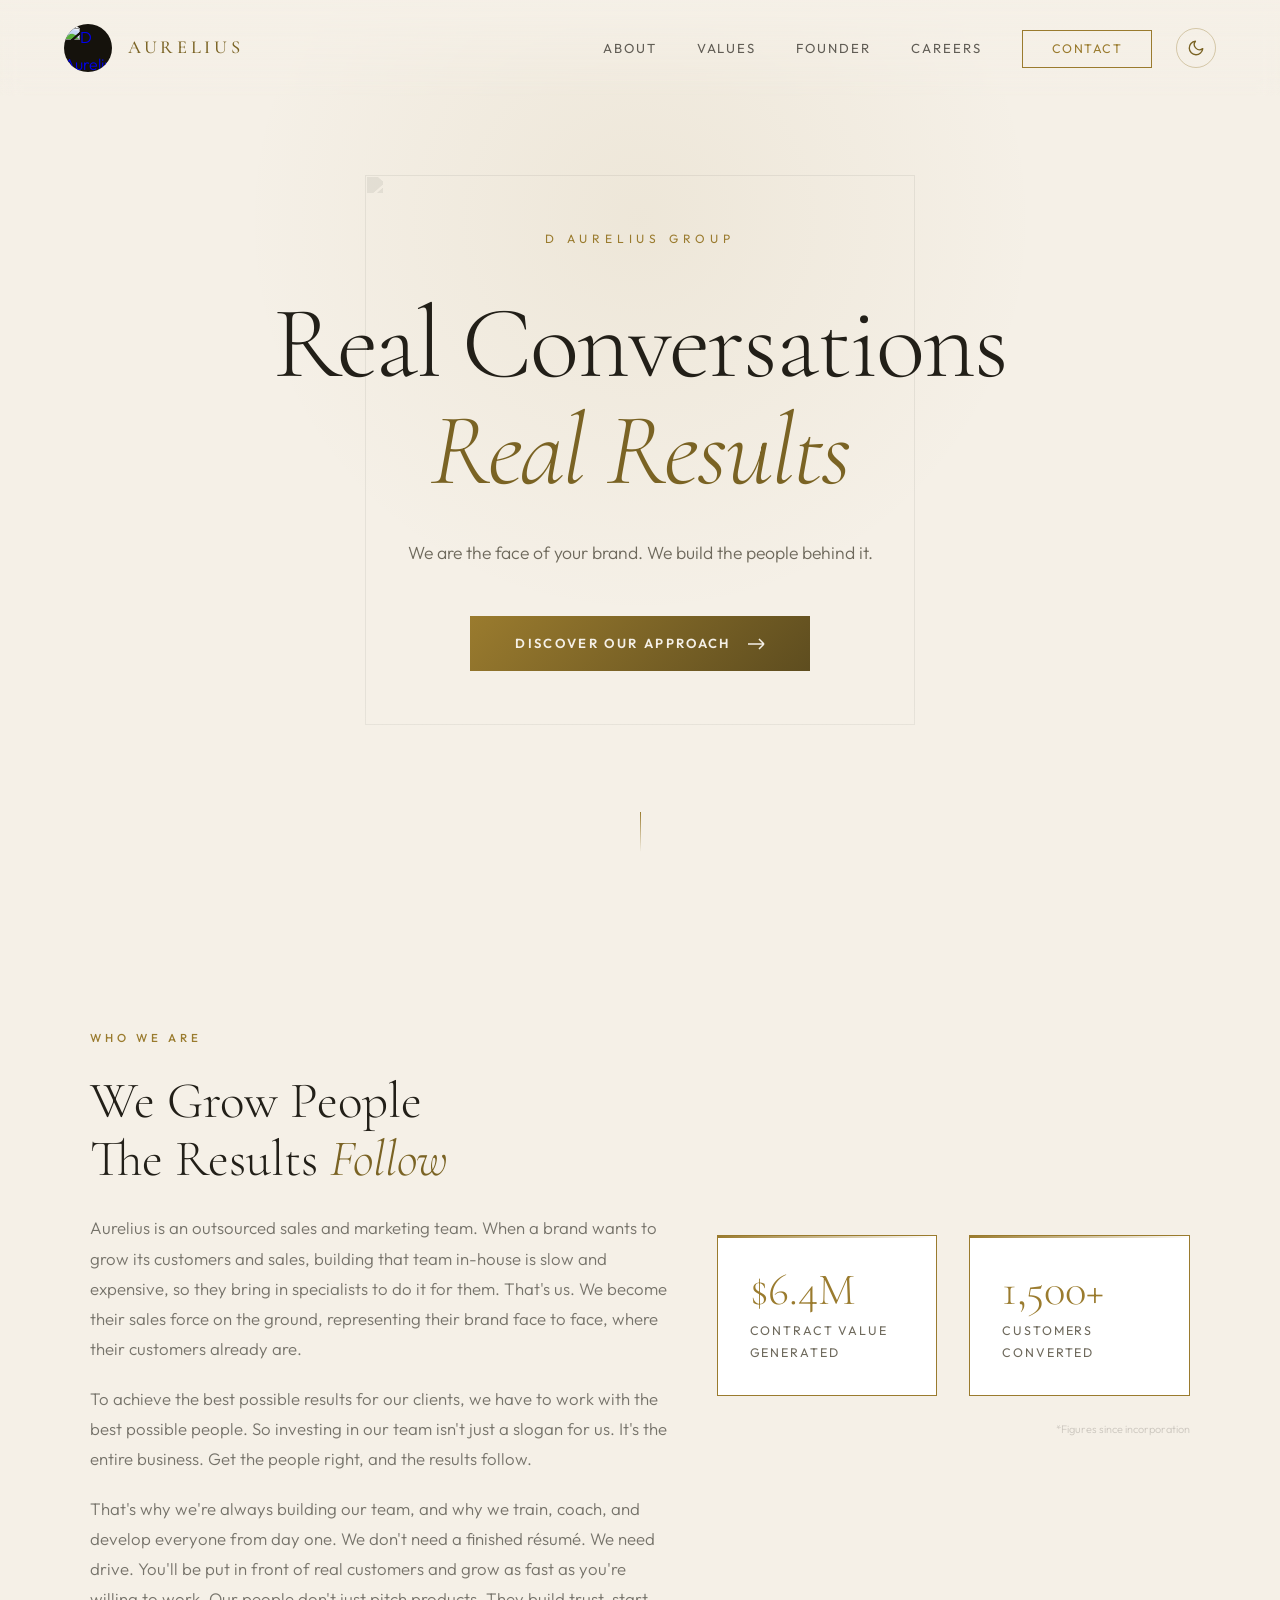
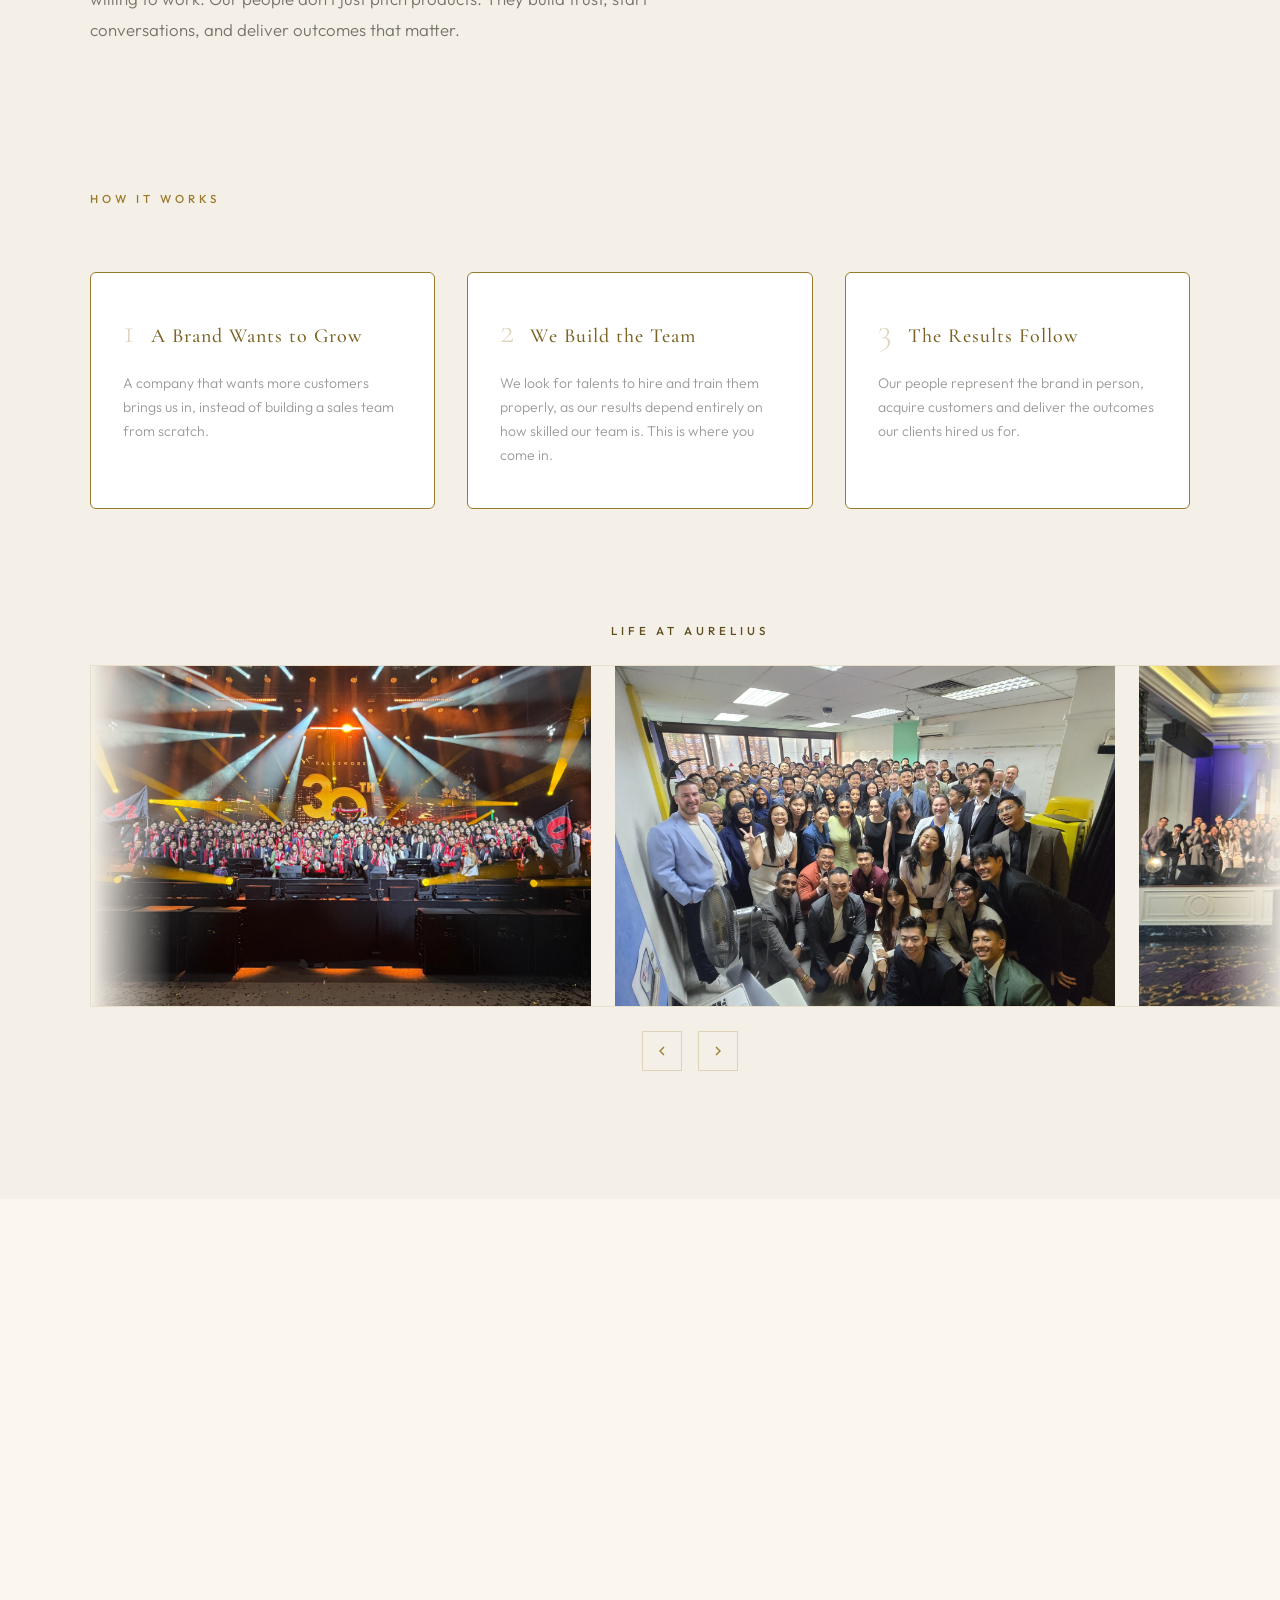
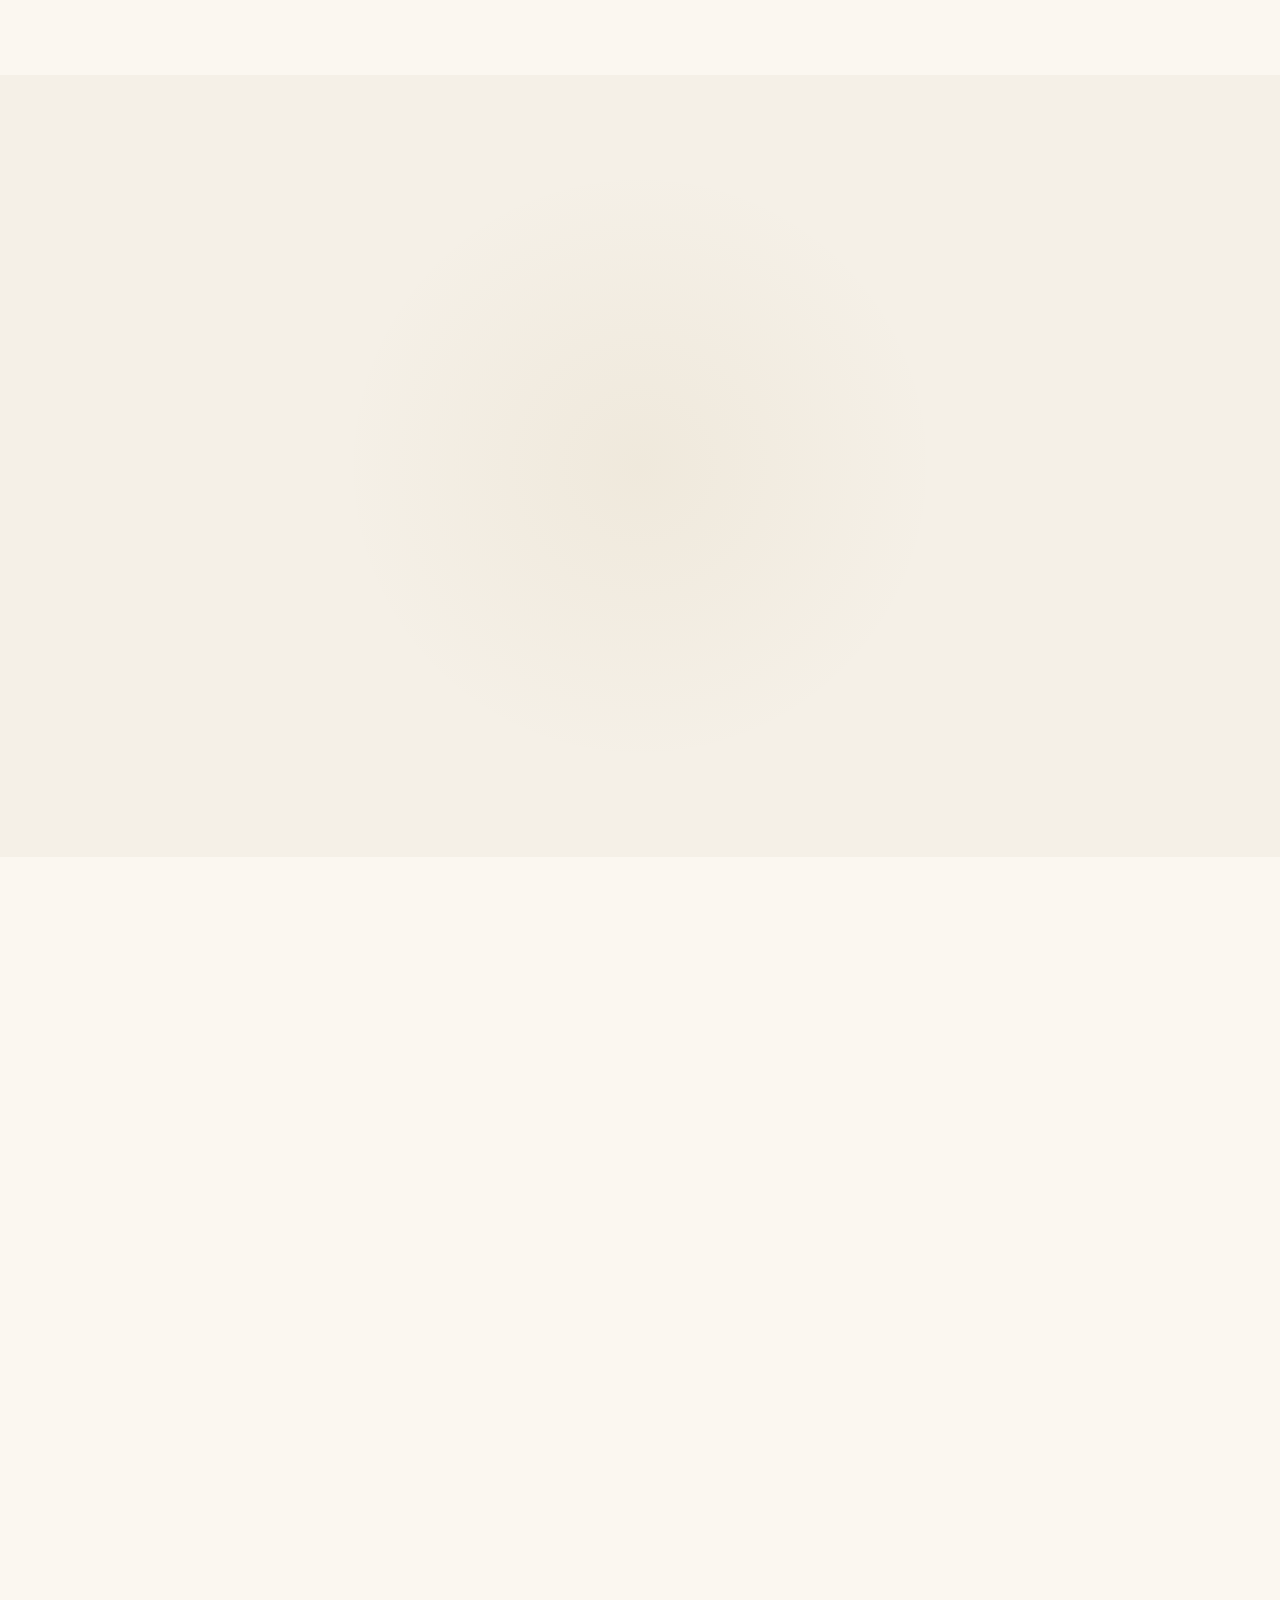
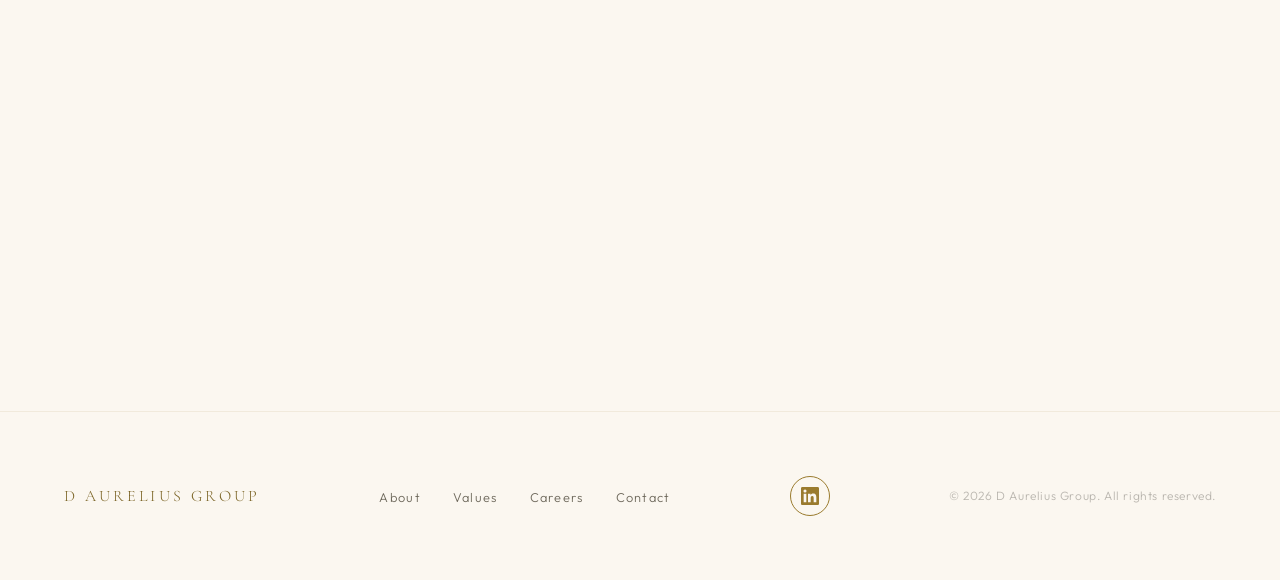
==== commit 01651feb: "Show hero crest watermark in light mode Light theme darkens the .hero-bg-logo filter (it was brighte" ====
--- a/index.html
+++ b/index.html
@@ -70,6 +70,8 @@
   :root[data-theme="light"] .theme-toggle .ti-sun { display: none; }
   :root[data-theme="light"] .theme-toggle .ti-moon { display: block; }
   :root[data-theme="light"] .logo-icon { background: #15120C; }
+  :root[data-theme="light"] .hero-bg-logo { opacity: 0.06; }
+  :root[data-theme="light"] .hero-bg-logo img { filter: grayscale(100%) brightness(0); }
 
   /* light mode: gold outlines for definition */
   :root[data-theme="light"] .stat,
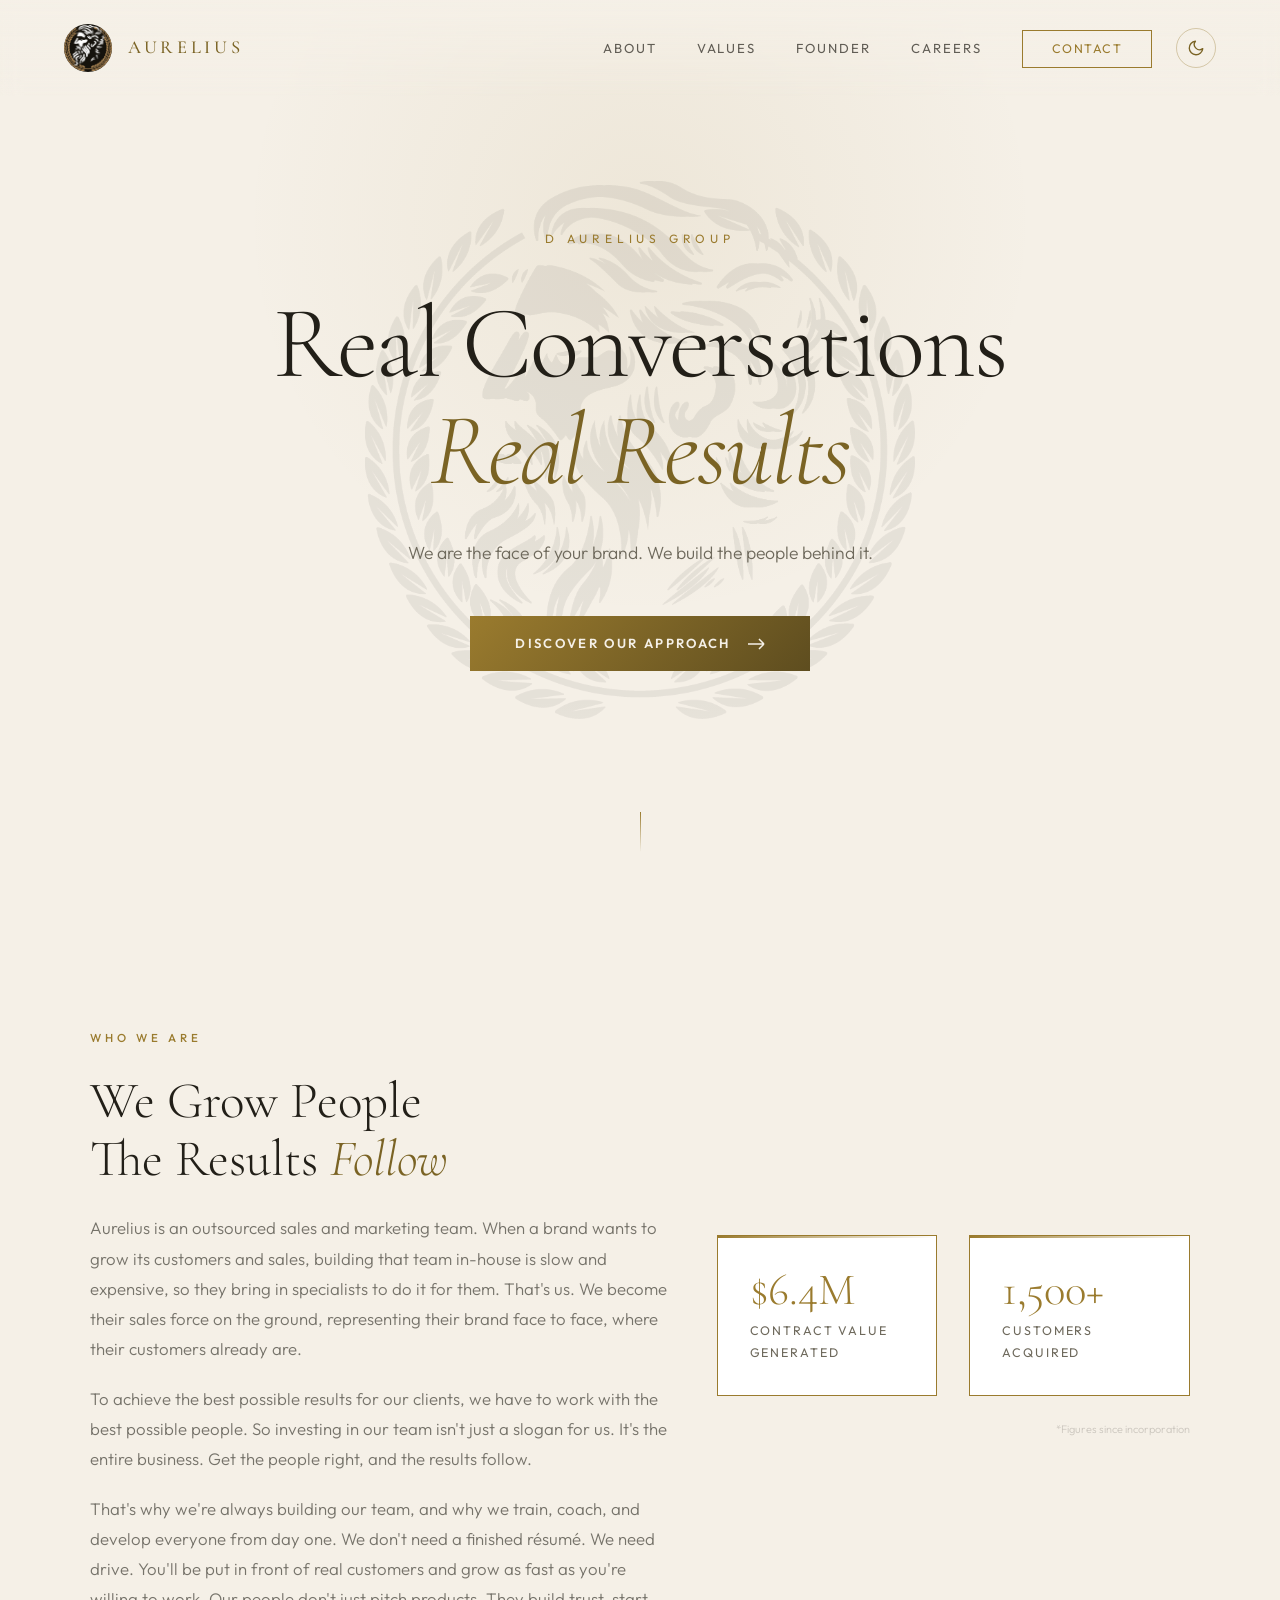
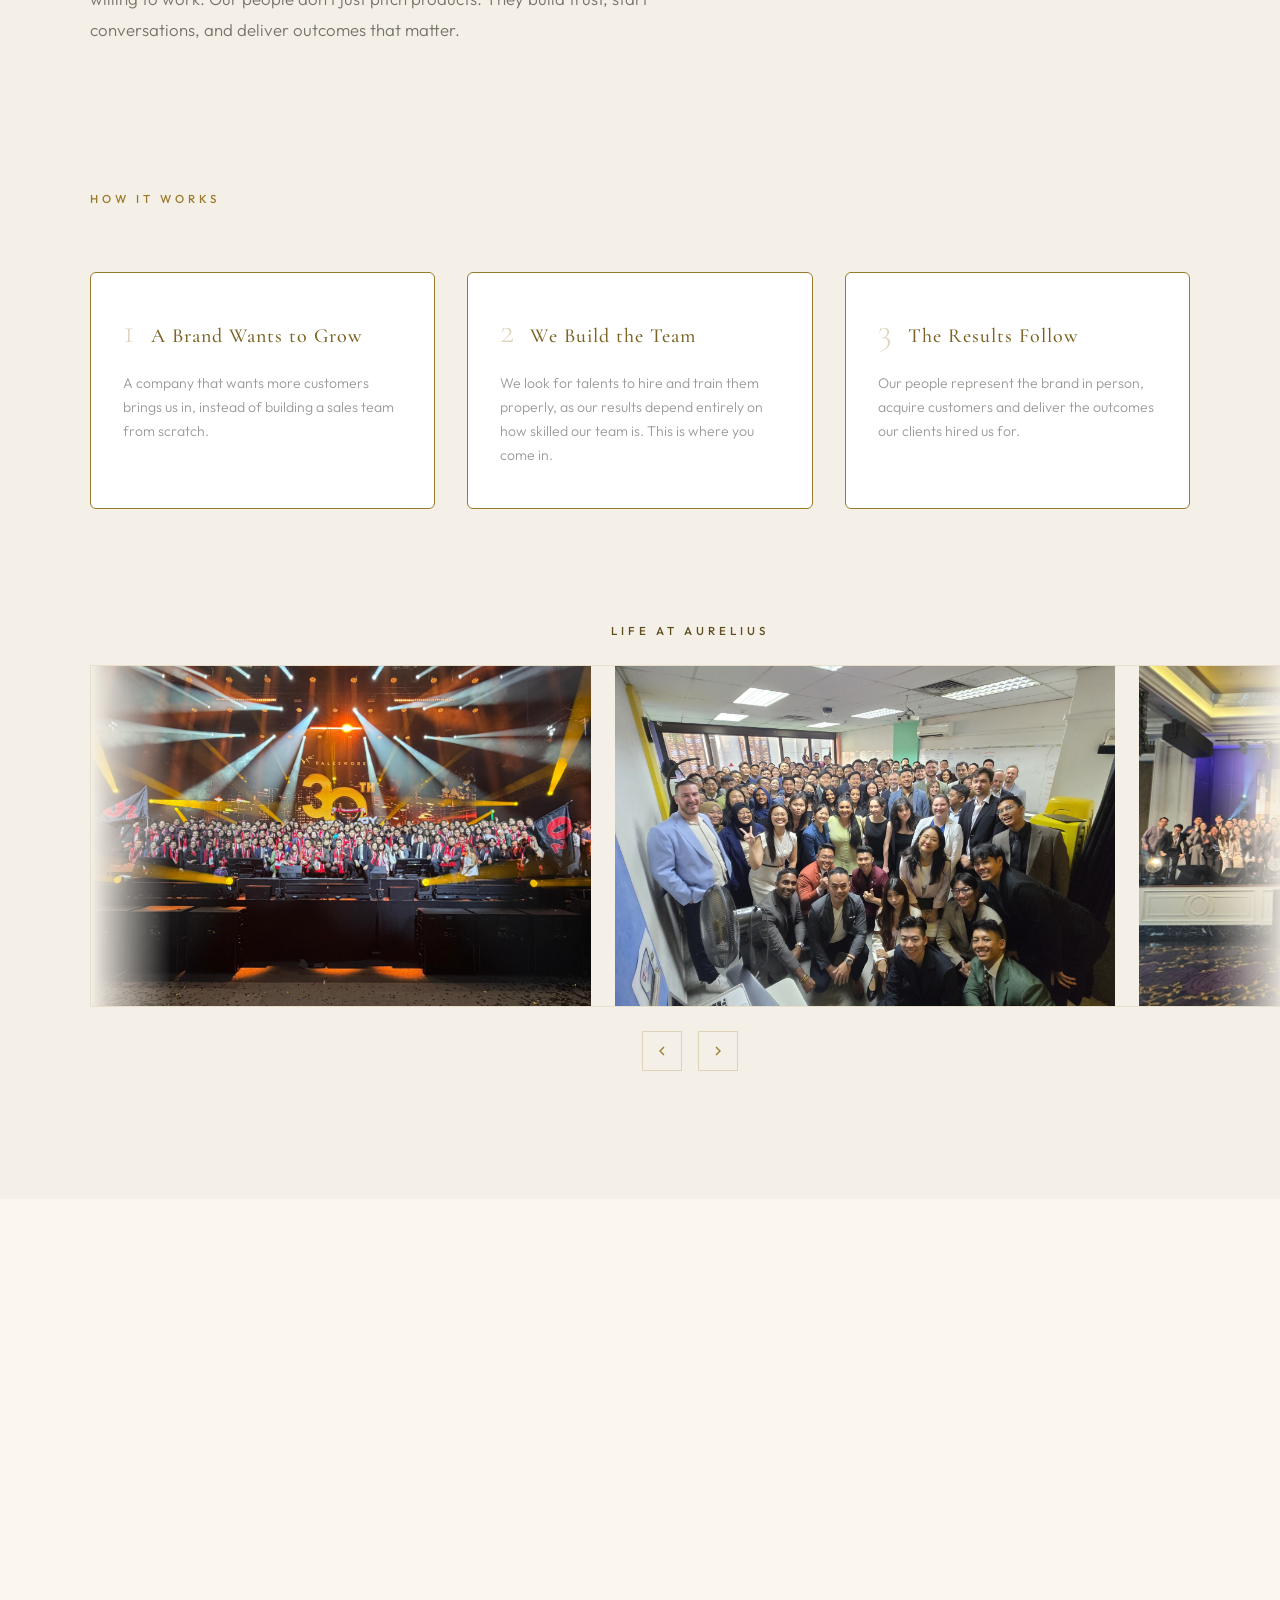
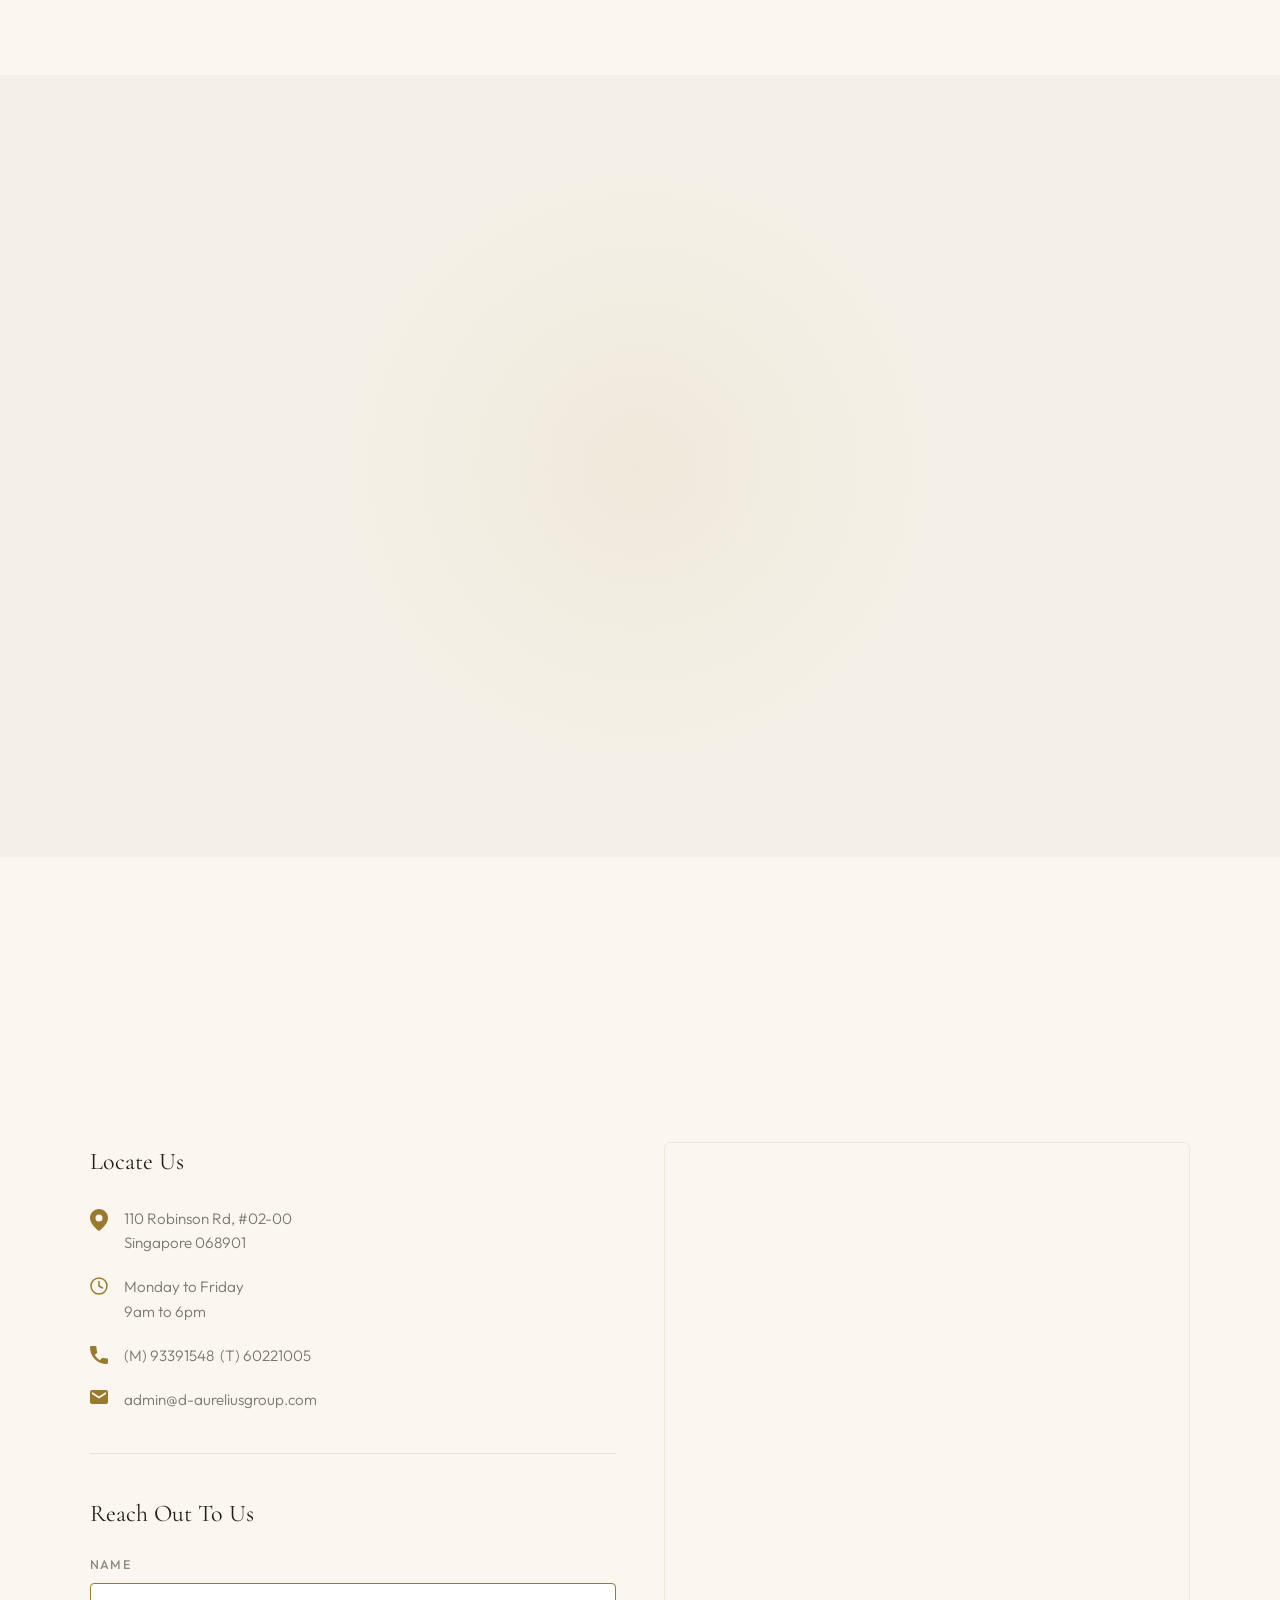
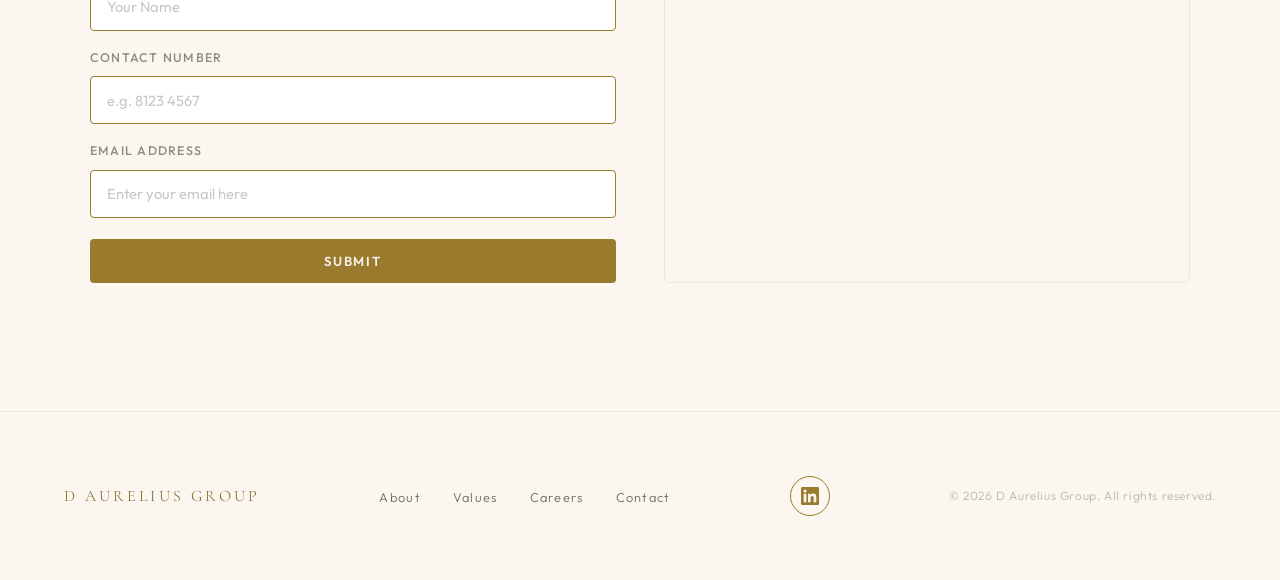
==== commit 741d2b48: "Copy refresh, security hardening, and repo cleanup Copy: title/meta now 'Sales & Marketing Agency Si" ====
--- a/index.html
+++ b/index.html
@@ -3,13 +3,13 @@
 <head>
 <meta charset="UTF-8">
 <meta name="viewport" content="width=device-width, initial-scale=1.0">
-<meta name="description" content="Singapore face-to-face sales and marketing agency. We turn real conversations into real results for brands that need ground-level customer acquisition.">
+<meta name="description" content="D Aurelius Group is a Singapore sales and marketing agency. We represent brands on the ground and turn real conversations into results.">
 <meta name="robots" content="index, follow">
-<meta property="og:title" content="D Aurelius Group | Face-to-Face Sales Agency Singapore">
-<meta property="og:description" content="Singapore face-to-face sales and marketing agency. We turn real conversations into real results for brands that need ground-level customer acquisition.">
+<meta property="og:title" content="D Aurelius Group | Sales &amp; Marketing Agency Singapore">
+<meta property="og:description" content="D Aurelius Group is a Singapore sales and marketing agency. We represent brands on the ground and turn real conversations into results.">
 <meta property="og:type" content="website">
 <meta property="og:url" content="https://d-aureliusgroup.com">
-<title>D Aurelius Group | Face-to-Face Sales Agency Singapore</title>
+<title>D Aurelius Group | Sales &amp; Marketing Agency Singapore</title>
 <link rel="preconnect" href="https://fonts.googleapis.com">
 <link rel="preconnect" href="https://fonts.gstatic.com" crossorigin>
 <link href="https://fonts.googleapis.com/css2?family=Cormorant+Garamond:ital,wght@0,300;0,400;0,500;0,600;0,700;1,300;1,400&family=Outfit:wght@200;300;400;500;600;700&display=swap" rel="stylesheet">
@@ -76,12 +76,10 @@
   /* light mode: gold outlines for definition */
   :root[data-theme="light"] .stat,
   :root[data-theme="light"] .value-card,
-  :root[data-theme="light"] .service-card,
   :root[data-theme="light"] .founder-image-wrapper { border: 1.5px solid var(--gold); }
   :root[data-theme="light"] .form-group input { border: 1px solid var(--gold); }
   :root[data-theme="light"] .form-group input:focus { border-color: var(--gold-bright); }
-  :root[data-theme="light"] .value-card:hover,
-  :root[data-theme="light"] .service-card:hover { border-color: var(--gold-bright); }
+  :root[data-theme="light"] .value-card:hover { border-color: var(--gold-bright); }
   :root[data-theme="light"] nav.scrolled { border-bottom-color: rgba(var(--gold-rgb),0.45); }
 
   * { margin: 0; padding: 0; box-sizing: border-box; }
@@ -612,11 +610,7 @@
     line-height: 1.7;
   }
 
-  /* ── SERVICES ── */
-  .services {
-    background: var(--black);
-  }
-
+  /* ── SECTION HEADER (used by "How It Works") ── */
   .services-header {
     max-width: 1200px;
     margin: 0 auto 5rem;
@@ -628,72 +622,6 @@
 
   .services-header-text {
     max-width: 550px;
-  }
-
-  .services-grid {
-    display: grid;
-    grid-template-columns: repeat(3, 1fr);
-    gap: 2rem;
-    max-width: 1200px;
-    margin: 0 auto;
-  }
-
-  .service-card {
-    border: 1px solid rgba(var(--gold-rgb),0.12);
-    background: var(--black-card);
-    padding: 2.5rem 2rem;
-    transition: all 0.5s ease;
-    position: relative;
-    overflow: hidden;
-    border-radius: 6px;
-  }
-
-  .service-card::before {
-    content: '';
-    position: absolute;
-    top: 0;
-    left: 0;
-    right: 0;
-    height: 0;
-    background: linear-gradient(to bottom, rgba(var(--gold-rgb),0.06), transparent);
-    transition: height 0.5s ease;
-  }
-
-  .service-card:hover::before {
-    height: 100%;
-  }
-
-  .service-card:hover {
-    border-color: rgba(var(--gold-rgb),0.3);
-    transform: translateY(-4px);
-  }
-
-  .service-num {
-    font-family: var(--serif);
-    font-size: 0.9rem;
-    color: var(--gold-dark);
-    letter-spacing: 0.1em;
-    margin-bottom: 2rem;
-    position: relative;
-    z-index: 1;
-  }
-
-  .service-name {
-    font-family: var(--serif);
-    font-size: 1.8rem;
-    font-weight: 400;
-    color: var(--white);
-    margin-bottom: 0.8rem;
-    position: relative;
-    z-index: 1;
-  }
-
-  .service-desc {
-    font-size: 0.92rem;
-    color: rgba(var(--fg-rgb),0.5);
-    line-height: 1.7;
-    position: relative;
-    z-index: 1;
   }
 
   /* ── FOUNDER ── */
@@ -743,119 +671,6 @@
     height: 100%;
     object-fit: cover;
     object-position: center top;
-  }
-
-  /* ── VIDEO INTRO ── */
-  .video-intro {
-    background: var(--black);
-    overflow: hidden;
-  }
-
-  .video-intro-inner {
-    max-width: 1200px;
-    margin: 0 auto;
-  }
-
-  .video-intro-header {
-    text-align: center;
-    max-width: 650px;
-    margin: 0 auto 4rem;
-  }
-
-  .video-intro-header p {
-    font-size: 1.05rem;
-    color: rgba(var(--fg-rgb),0.5);
-    line-height: 1.8;
-    margin-top: 1rem;
-  }
-
-  .video-container {
-    position: relative;
-    width: 100%;
-    max-width: 900px;
-    margin: 0 auto;
-    aspect-ratio: 16/9;
-    background: var(--black-card);
-    border: 1px solid rgba(var(--gold-rgb),0.2);
-    overflow: hidden;
-  }
-
-  .video-container::before {
-    content: '';
-    position: absolute;
-    inset: 8px;
-    border: 1px solid rgba(var(--gold-rgb),0.08);
-    pointer-events: none;
-    z-index: 2;
-  }
-
-  .video-container video,
-  .video-container iframe {
-    width: 100%;
-    height: 100%;
-    object-fit: cover;
-    display: block;
-  }
-
-  .video-placeholder {
-    position: absolute;
-    inset: 0;
-    display: flex;
-    flex-direction: column;
-    align-items: center;
-    justify-content: center;
-    gap: 1.5rem;
-    cursor: pointer;
-    transition: all 0.4s ease;
-    background: linear-gradient(135deg, var(--black-card), var(--black-rich));
-  }
-
-  .video-placeholder:hover .play-btn {
-    transform: scale(1.1);
-    border-color: var(--gold);
-    background: rgba(var(--gold-rgb),0.1);
-  }
-
-  .play-btn {
-    width: 80px;
-    height: 80px;
-    border-radius: 50%;
-    border: 2px solid rgba(var(--gold-rgb),0.5);
-    display: flex;
-    align-items: center;
-    justify-content: center;
-    transition: all 0.4s ease;
-    background: rgba(var(--gold-rgb),0.05);
-  }
-
-  .play-btn svg {
-    width: 24px;
-    height: 24px;
-    color: var(--gold);
-    margin-left: 3px;
-  }
-
-  .video-placeholder-text {
-    font-family: var(--serif);
-    font-size: 1.2rem;
-    color: var(--gold-light);
-    letter-spacing: 0.05em;
-  }
-
-  .video-placeholder-sub {
-    font-size: 0.82rem;
-    color: var(--gray);
-    letter-spacing: 0.1em;
-    text-transform: uppercase;
-  }
-
-  .video-caption {
-    text-align: center;
-    margin-top: 2rem;
-    font-size: 0.85rem;
-    color: rgba(var(--fg-rgb),0.35);
-    font-style: italic;
-    letter-spacing: 0.03em;
   }
 
   /* ── TEAM CAROUSEL ── */
@@ -1438,10 +1253,8 @@
     .about-grid { grid-template-columns: 1fr; gap: 4rem; }
     .values-grid { grid-template-columns: repeat(3, 1fr); gap: 1.5rem; }
     .values-bottom-row { gap: 1.5rem; }
-    .services-grid { grid-template-columns: 1fr; }
     .founder-grid { grid-template-columns: 1fr; gap: 3rem; }
     .services-header { flex-direction: column; align-items: flex-start; }
-    .play-btn { width: 64px; height: 64px; }
   }
 
   @media (max-width: 768px) {
@@ -1499,12 +1312,6 @@
     .value-number { font-size: 1.8rem; }
     .value-name { font-size: 1.1rem; }
     .value-desc { font-size: 0.82rem; }
-
-    /* Services */
-    .services-grid { gap: 1.25rem; }
-    .service-card { padding: 2rem 1.5rem; }
-    .service-name { font-size: 1.6rem; }
-    .service-desc { font-size: 0.88rem; }
 
     /* Founder */
     .founder-grid { gap: 2.5rem; }
@@ -1566,7 +1373,7 @@
 <!-- NAV -->
 <nav id="navbar">
   <a href="#" class="nav-logo">
-    <div class="logo-icon"><img src="https://cdn.prod.website-files.com/689a126646e7dc6b882a5aa5/689a18c0413b7b2a935cd86e_image_2025-08-12_002224256.png" alt="D Aurelius Group Logo"></div>
+    <div class="logo-icon"><img src="/images/aurelius-crest.png" alt="D Aurelius Group Logo"></div>
     <span class="logo-text">Aurelius</span>
   </a>
   <div class="nav-right">
@@ -1598,7 +1405,7 @@
 
 <!-- HERO -->
 <section class="hero">
-  <div class="hero-bg-logo"><img src="https://cdn.prod.website-files.com/689a126646e7dc6b882a5aa5/689a18c0413b7b2a935cd86e_image_2025-08-12_002224256.png" alt="" aria-hidden="true"></div>
+  <div class="hero-bg-logo"><img src="/images/aurelius-crest.png" alt="" aria-hidden="true"></div>
   <div class="hero-label">D Aurelius Group</div>
   <h1>Real Conversations<br><em>Real Results</em></h1>
   <p class="hero-sub">We are the face of your brand. We build the people behind it.</p>
@@ -1627,7 +1434,7 @@
         <div class="stat-label">Contract Value Generated</div>
       </div>      <div class="stat">
         <div class="stat-number">1,500+</div>
-        <div class="stat-label">Customers Converted</div>
+        <div class="stat-label">Customers Acquired</div>
       </div>      <p class="stats-disclaimer">*Figures since incorporation</p>
     </div>
     <!-- HOW IT WORKS -->
@@ -1864,7 +1671,7 @@
       <div class="contact-divider"></div>
       <div class="contact-form-section" id="contact-form">
         <h3 class="contact-block-title">Reach Out To Us</h3>
-        <form class="contact-form" action="https://form.jotform.com/242739042821455" method="GET" target="_blank">
+        <form class="contact-form" action="https://form.jotform.com/242739042821455" method="POST" target="_blank">
           <div class="form-group">
             <label>Name</label>
             <input type="text" name="name" placeholder="Your Name" required>
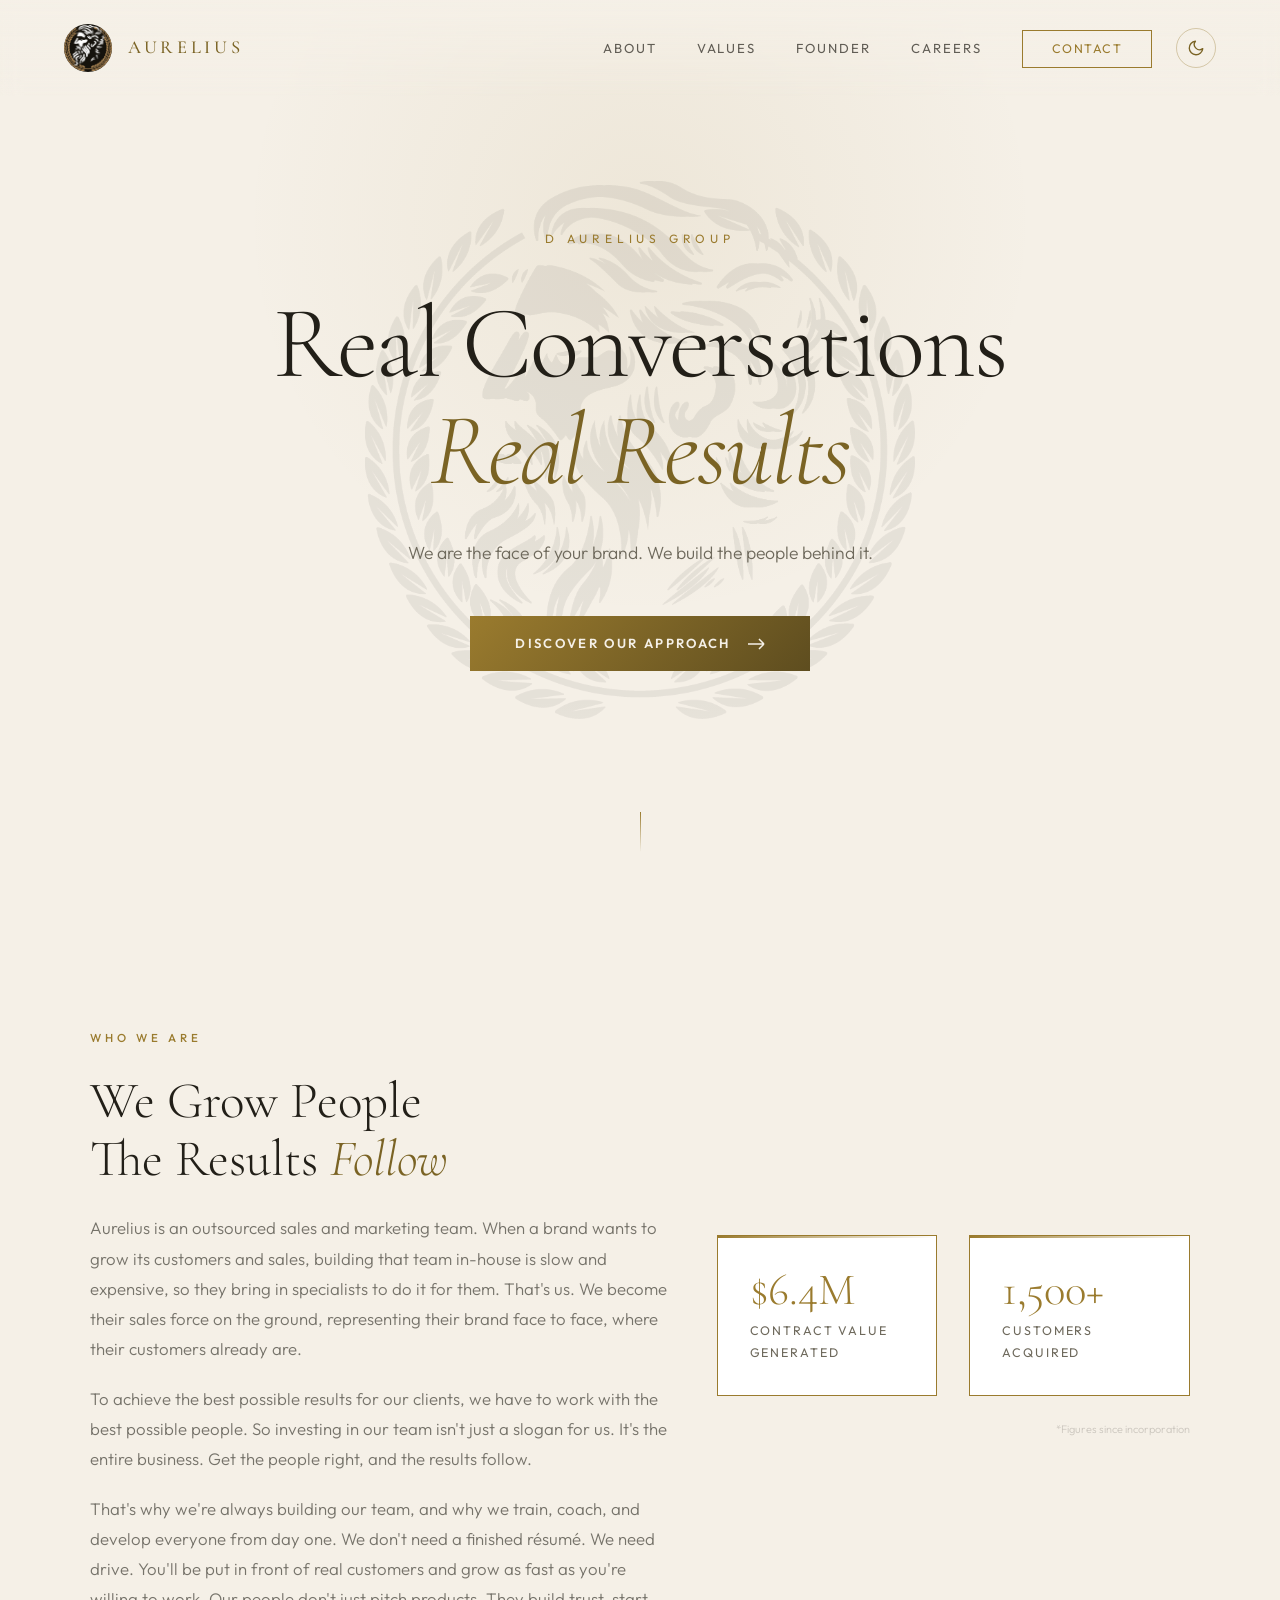
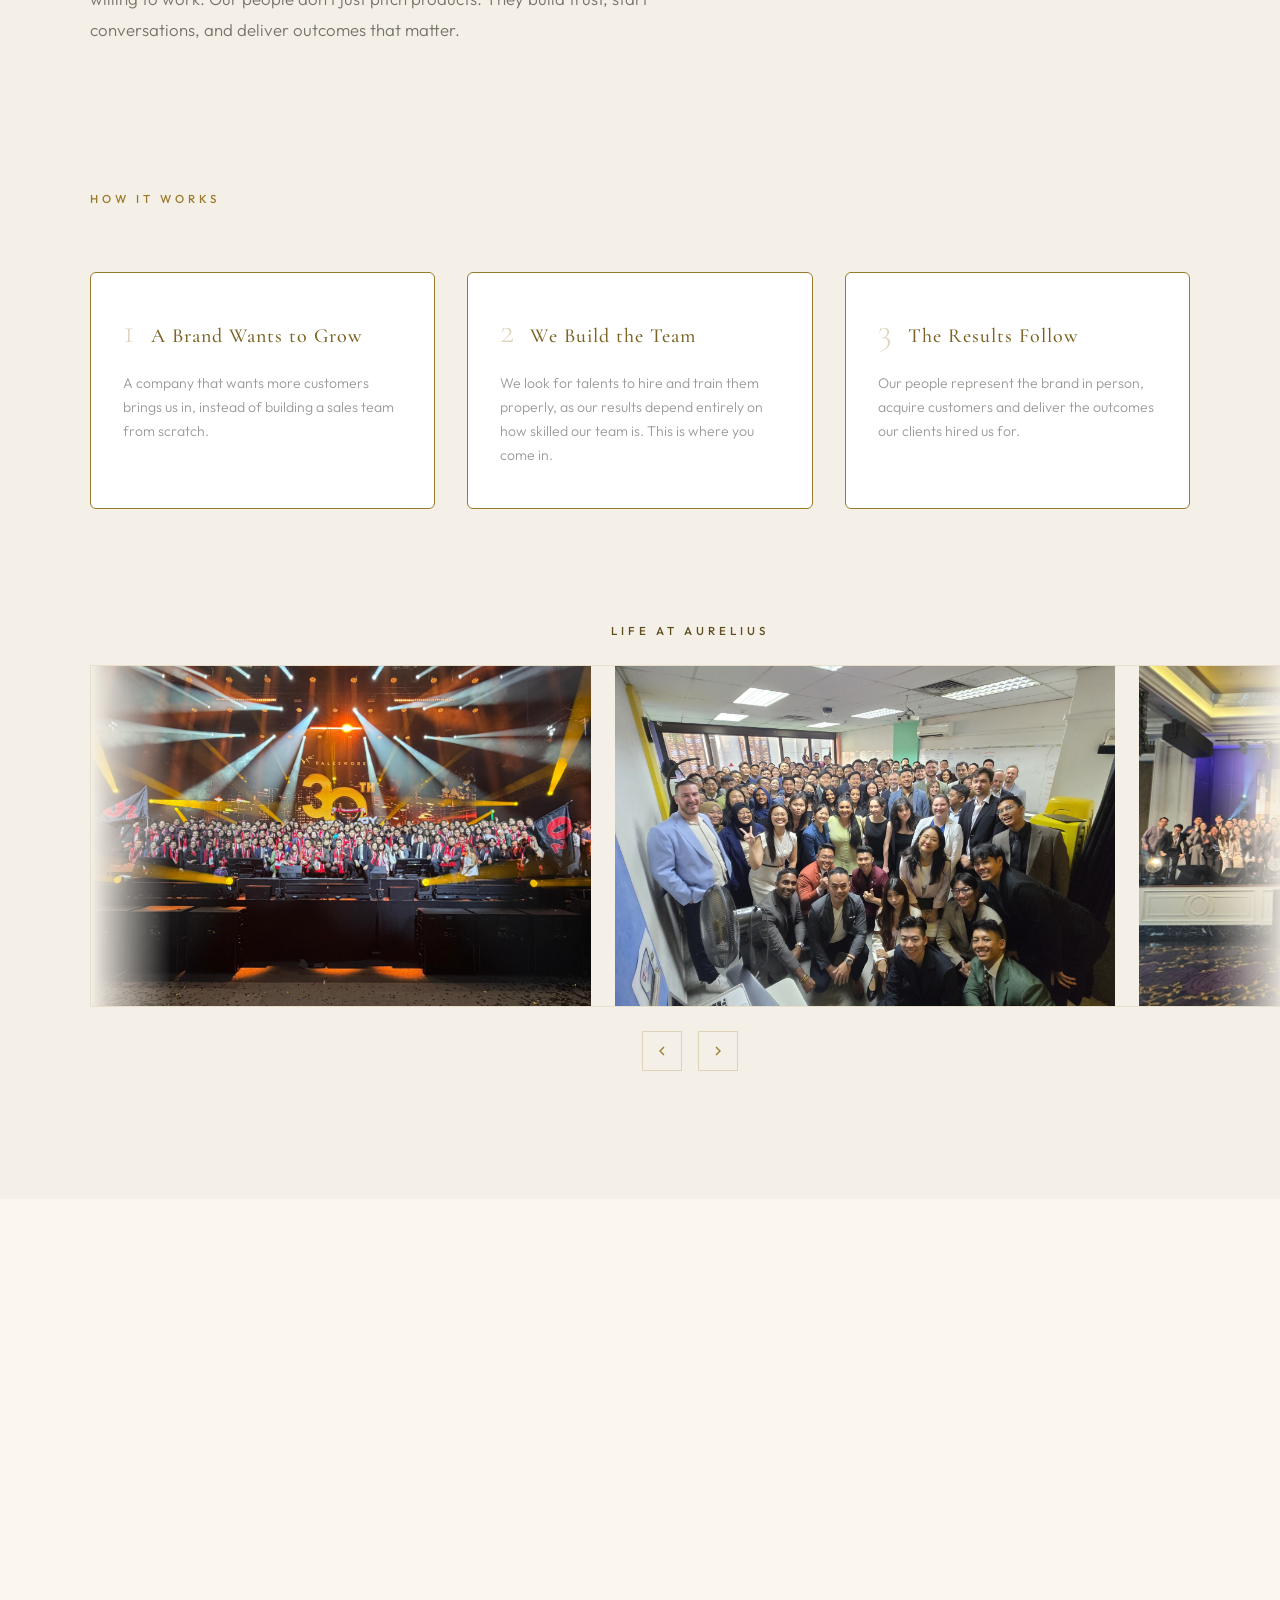
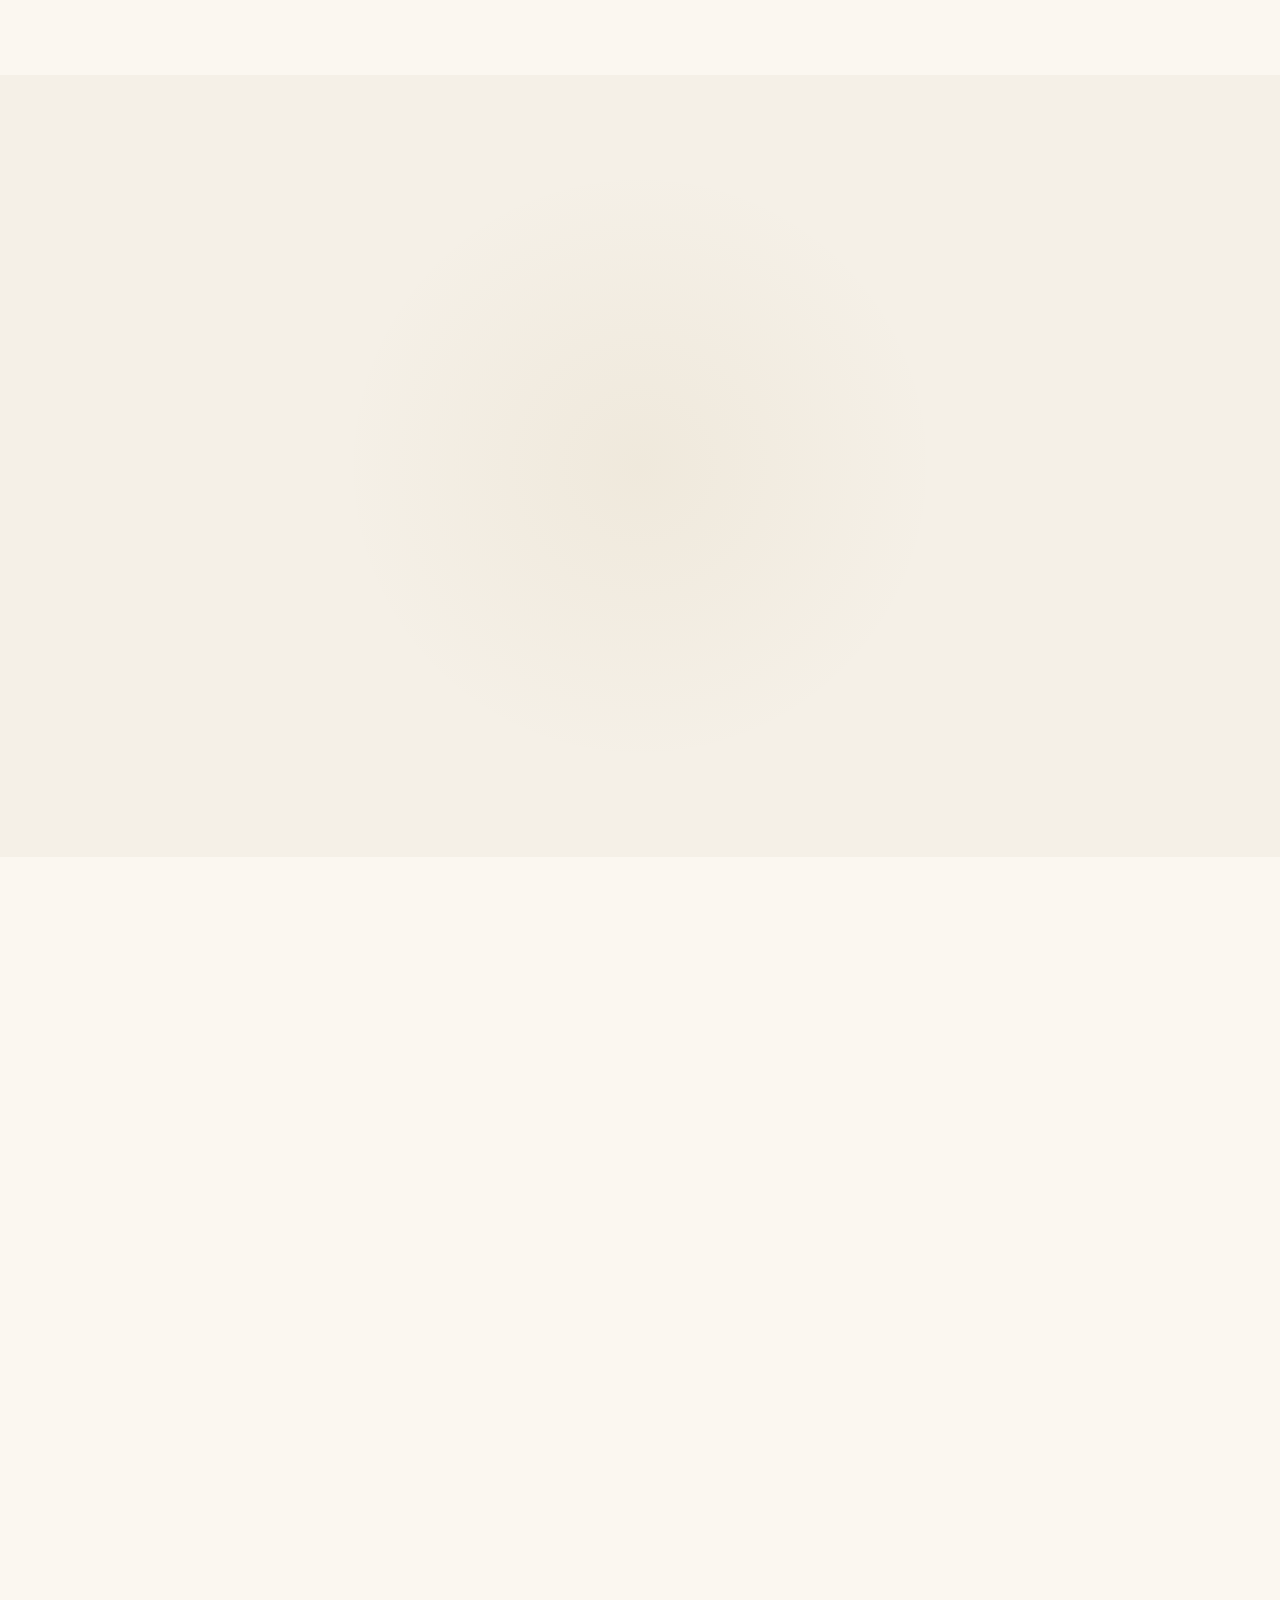
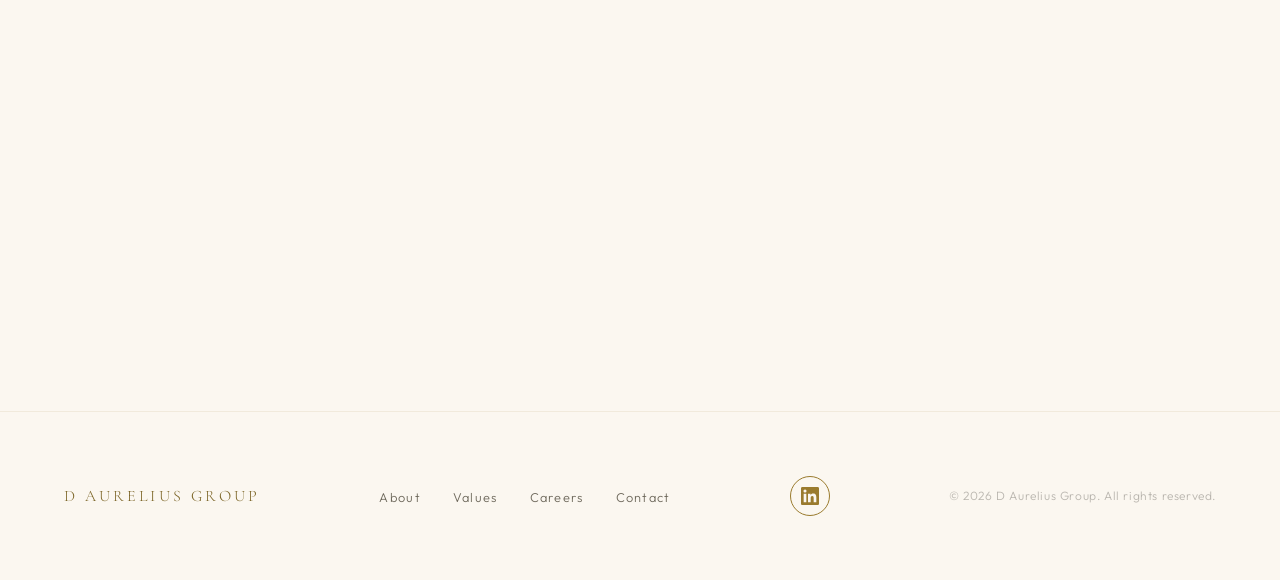
==== commit 567bfb10: "Extract shared styles.css and main.js from index/careers - All CSS now lives in styles.css (homepage" ====
--- a/index.html
+++ b/index.html
@@ -14,1359 +14,7 @@
 <link rel="preconnect" href="https://fonts.gstatic.com" crossorigin>
 <link href="https://fonts.googleapis.com/css2?family=Cormorant+Garamond:ital,wght@0,300;0,400;0,500;0,600;0,700;1,300;1,400&family=Outfit:wght@200;300;400;500;600;700&display=swap" rel="stylesheet">
 <script>(function(){try{var t=localStorage.getItem('aurelius-theme');if(t!=='light'&&t!=='dark'){t='light';}document.documentElement.setAttribute('data-theme',t);}catch(e){document.documentElement.setAttribute('data-theme','light');}})();</script>
-<style>
-  :root {
-    --gold: #C6A55C;
-    --gold-light: #E2CC8F;
-    --gold-bright: #D4AF37;
-    --gold-dark: #8B7332;
-    --black: #0A0A0A;
-    --black-rich: #111111;
-    --black-card: #161616;
-    --black-elevated: #1A1A1A;
-    --cream: #F5F0E8;
-    --white: #FAFAFA;
-    --gray: #888;
-    --bg-rgb: 10,10,10;
-    --fg-rgb: 255,255,255;
-    --gold-rgb: 198,165,92;
-    --shadow-rgb: 0,0,0;
-    --serif: 'Cormorant Garamond', Georgia, serif;
-    --sans: 'Outfit', sans-serif;
-  }
-
-  :root[data-theme="light"] {
-    --gold: #9A7B2E;
-    --gold-light: #7A6324;
-    --gold-bright: #A8851D;
-    --gold-dark: #5E4D1F;
-    --black: #F5F0E7;
-    --black-rich: #FBF7F0;
-    --black-card: #FFFFFF;
-    --black-elevated: #FFFFFF;
-    --cream: #221F18;
-    --white: #221F18;
-    --gray: #6E695C;
-    --bg-rgb: 245,240,231;
-    --fg-rgb: 34,31,24;
-    --gold-rgb: 150,120,46;
-    --shadow-rgb: 120,100,55;
-  }
-
-  .nav-right { display: flex; align-items: center; gap: 1.5rem; }
-  .theme-toggle {
-    background: transparent;
-    border: 1px solid rgba(var(--gold-rgb),0.35);
-    color: var(--gold-light);
-    width: 40px; height: 40px;
-    border-radius: 50%;
-    display: flex; align-items: center; justify-content: center;
-    cursor: pointer; flex-shrink: 0; padding: 0;
-    transition: all 0.3s ease;
-  }
-  .theme-toggle:hover { border-color: var(--gold); background: rgba(var(--gold-rgb),0.12); color: var(--gold); }
-  .theme-toggle svg { width: 18px; height: 18px; display: block; }
-  .theme-toggle .ti-moon { display: none; }
-  :root[data-theme="light"] .theme-toggle .ti-sun { display: none; }
-  :root[data-theme="light"] .theme-toggle .ti-moon { display: block; }
-  :root[data-theme="light"] .logo-icon { background: #15120C; }
-  :root[data-theme="light"] .hero-bg-logo { opacity: 0.06; }
-  :root[data-theme="light"] .hero-bg-logo img { filter: grayscale(100%) brightness(0); }
-
-  /* light mode: gold outlines for definition */
-  :root[data-theme="light"] .stat,
-  :root[data-theme="light"] .value-card,
-  :root[data-theme="light"] .founder-image-wrapper { border: 1.5px solid var(--gold); }
-  :root[data-theme="light"] .form-group input { border: 1px solid var(--gold); }
-  :root[data-theme="light"] .form-group input:focus { border-color: var(--gold-bright); }
-  :root[data-theme="light"] .value-card:hover { border-color: var(--gold-bright); }
-  :root[data-theme="light"] nav.scrolled { border-bottom-color: rgba(var(--gold-rgb),0.45); }
-
-  * { margin: 0; padding: 0; box-sizing: border-box; }
-
-  html {
-    scroll-behavior: smooth;
-    font-size: 16px;
-  }
-
-  body {
-    background: var(--black);
-    color: var(--white);
-    font-family: var(--sans);
-    font-weight: 300;
-    line-height: 1.7;
-    overflow-x: hidden;
-    -webkit-font-smoothing: antialiased;
-  }
-
-  /* ── NAV ── */
-  nav {
-    position: fixed;
-    top: 0;
-    left: 0;
-    right: 0;
-    z-index: 100;
-    padding: 1.5rem 4rem;
-    display: flex;
-    justify-content: space-between;
-    align-items: center;
-    background: linear-gradient(to bottom, rgba(var(--bg-rgb),0.95), transparent);
-    backdrop-filter: blur(10px);
-    -webkit-backdrop-filter: blur(10px);
-    transition: all 0.4s ease;
-  }
-
-  nav.scrolled {
-    background: rgba(var(--bg-rgb),0.97);
-    padding: 1rem 4rem;
-    border-bottom: 1px solid rgba(var(--gold-rgb),0.15);
-  }
-
-  .nav-logo {
-    display: flex;
-    align-items: center;
-    gap: 1rem;
-    text-decoration: none;
-  }
-
-  .logo-icon {
-    width: 48px;
-    height: 48px;
-    border-radius: 50%;
-    overflow: hidden;
-    flex-shrink: 0;
-  }
-
-  .logo-icon img {
-    width: 100%;
-    height: 100%;
-    object-fit: contain;
-  }
-
-  .logo-text {
-    font-family: var(--serif);
-    font-size: 1.15rem;
-    font-weight: 500;
-    color: var(--gold-light);
-    letter-spacing: 0.2em;
-    text-transform: uppercase;
-  }
-
-  .nav-links {
-    display: flex;
-    align-items: center;
-    gap: 2.5rem;
-    list-style: none;
-  }
-
-  .nav-links a {
-    color: var(--white);
-    text-decoration: none;
-    font-size: 0.82rem;
-    font-weight: 400;
-    letter-spacing: 0.15em;
-    text-transform: uppercase;
-    opacity: 0.7;
-    transition: all 0.3s ease;
-    position: relative;
-  }
-
-  .nav-links a::after {
-    content: '';
-    position: absolute;
-    bottom: -4px;
-    left: 0;
-    width: 0;
-    height: 1px;
-    background: var(--gold);
-    transition: width 0.3s ease;
-  }
-
-  .nav-links a:hover { opacity: 1; }
-  .nav-links a:hover::after { width: 100%; }
-
-  .nav-cta {
-    padding: 0.65rem 1.8rem !important;
-    border: 1px solid var(--gold) !important;
-    color: var(--gold) !important;
-    opacity: 1 !important;
-    transition: all 0.3s ease !important;
-    letter-spacing: 0.12em !important;
-    font-size: 0.78rem !important;
-  }
-
-  .nav-cta:hover {
-    background: var(--gold) !important;
-    color: var(--black) !important;
-  }
-
-  /* ── HERO ── */
-  .hero {
-    min-height: 100vh;
-    display: flex;
-    flex-direction: column;
-    justify-content: center;
-    align-items: center;
-    text-align: center;
-    position: relative;
-    padding: 0 2rem;
-    overflow: hidden;
-  }
-
-  .hero::before {
-    content: '';
-    position: absolute;
-    top: -20%;
-    left: 50%;
-    transform: translateX(-50%);
-    width: 800px;
-    height: 800px;
-    background: radial-gradient(circle, rgba(var(--gold-rgb),0.08) 0%, transparent 70%);
-    pointer-events: none;
-  }
-
-  .hero-bg-logo {
-    position: absolute;
-    top: 50%;
-    left: 50%;
-    transform: translate(-50%, -50%);
-    width: 550px;
-    height: 550px;
-    opacity: 0.04;
-    pointer-events: none;
-    z-index: 0;
-  }
-
-  .hero-bg-logo img {
-    width: 100%;
-    height: 100%;
-    object-fit: contain;
-    filter: grayscale(100%) brightness(2);
-  }
-
-  .hero::after {
-    content: '';
-    position: absolute;
-    bottom: 0;
-    left: 0;
-    right: 0;
-    height: 200px;
-    background: linear-gradient(to top, var(--black), transparent);
-    pointer-events: none;
-  }
-
-  .hero-label {
-    font-family: var(--sans);
-    font-size: 0.75rem;
-    font-weight: 400;
-    letter-spacing: 0.4em;
-    text-transform: uppercase;
-    color: var(--gold);
-    margin-bottom: 2.5rem;
-    opacity: 0;
-    animation: fadeUp 1s ease 0.3s forwards;
-    position: relative;
-    z-index: 1;
-  }
-
-  .hero h1 {
-    font-family: var(--serif);
-    font-size: clamp(3.5rem, 8vw, 7.5rem);
-    font-weight: 300;
-    line-height: 1.05;
-    letter-spacing: -0.02em;
-    color: var(--white);
-    margin-bottom: 2rem;
-    opacity: 0;
-    animation: fadeUp 1s ease 0.5s forwards;
-    position: relative;
-    z-index: 1;
-  }
-
-  .hero h1 em {
-    font-style: italic;
-    color: var(--gold-light);
-  }
-
-  .hero-sub {
-    font-size: 1.1rem;
-    font-weight: 300;
-    color: var(--gray);
-    max-width: 500px;
-    margin-bottom: 3rem;
-    line-height: 1.8;
-    opacity: 0;
-    animation: fadeUp 1s ease 0.7s forwards;
-    position: relative;
-    z-index: 1;
-  }
-
-  .hero-cta {
-    display: inline-flex;
-    align-items: center;
-    gap: 1rem;
-    padding: 1rem 2.8rem;
-    background: linear-gradient(135deg, var(--gold), var(--gold-dark));
-    color: var(--black);
-    text-decoration: none;
-    font-size: 0.82rem;
-    font-weight: 600;
-    letter-spacing: 0.18em;
-    text-transform: uppercase;
-    transition: all 0.4s ease;
-    opacity: 0;
-    animation: fadeUp 1s ease 0.9s forwards;
-    position: relative;
-    overflow: hidden;
-    z-index: 1;
-  }
-
-  .hero-cta::before {
-    content: '';
-    position: absolute;
-    inset: 0;
-    background: linear-gradient(135deg, var(--gold-bright), var(--gold));
-    opacity: 0;
-    transition: opacity 0.4s ease;
-  }
-
-  .hero-cta:hover::before { opacity: 1; }
-  .hero-cta span { position: relative; z-index: 1; }
-  .hero-cta svg { position: relative; z-index: 1; transition: transform 0.3s ease; }
-  .hero-cta:hover svg { transform: translateX(4px); }
-
-  .scroll-indicator {
-    position: absolute;
-    bottom: 3rem;
-    left: 50%;
-    transform: translateX(-50%);
-    display: flex;
-    flex-direction: column;
-    align-items: center;
-    gap: 0.5rem;
-    opacity: 0;
-    animation: fadeUp 1s ease 1.2s forwards;
-    z-index: 2;
-  }
-
-  .scroll-line {
-    width: 1px;
-    height: 40px;
-    background: linear-gradient(to bottom, var(--gold), transparent);
-    animation: scrollPulse 2s ease infinite;
-  }
-
-  /* ── GOLD DIVIDER ── */
-  .divider {
-    display: flex;
-    align-items: center;
-    justify-content: center;
-    gap: 1.5rem;
-    padding: 1rem 0;
-  }
-
-  .divider-line {
-    width: 80px;
-    height: 1px;
-    background: linear-gradient(to right, transparent, var(--gold-dark), transparent);
-  }
-
-  .divider-diamond {
-    width: 8px;
-    height: 8px;
-    border: 1px solid var(--gold);
-    transform: rotate(45deg);
-  }
-
-  /* ── SECTION STYLES ── */
-  section {
-    padding: 8rem 4rem;
-    position: relative;
-  }
-
-  .section-label {
-    font-size: 0.72rem;
-    font-weight: 500;
-    letter-spacing: 0.35em;
-    text-transform: uppercase;
-    color: var(--gold);
-    margin-bottom: 1.5rem;
-  }
-
-  .section-title {
-    font-family: var(--serif);
-    font-size: clamp(2.2rem, 4vw, 3.5rem);
-    font-weight: 300;
-    line-height: 1.15;
-    margin-bottom: 1.5rem;
-    color: var(--white);
-  }
-
-  .section-title em {
-    font-style: italic;
-    color: var(--gold-light);
-  }
-
-  /* ── ABOUT ── */
-  .about {
-    background: var(--black);
-    overflow: hidden;
-  }
-
-  .about-grid {
-    display: grid;
-    grid-template-columns: 1.1fr 0.9fr;
-    gap: 3rem;
-    max-width: 1100px;
-    margin: 0 auto;
-    align-items: center;
-  }
-
-  .about-text {
-    min-width: 0;
-  }
-
-  .about-text p {
-    font-size: 1.05rem;
-    color: rgba(var(--fg-rgb),0.6);
-    line-height: 1.8;
-    margin-bottom: 1.2rem;
-  }
-
-  .about-text p:last-child {
-    margin-bottom: 0;
-  }
-
-  .about-stats {
-    display: grid;
-    grid-template-columns: 1fr 1fr;
-    gap: 2rem;
-  }
-
-  .stat {
-    padding: 2rem;
-    border: 1px solid rgba(var(--gold-rgb),0.15);
-    background: var(--black-card);
-    position: relative;
-    overflow: hidden;
-  }
-
-  .stat::before {
-    content: '';
-    position: absolute;
-    top: 0;
-    left: 0;
-    width: 100%;
-    height: 2px;
-    background: linear-gradient(to right, var(--gold), transparent);
-  }
-
-  .stat-number {
-    font-family: var(--serif);
-    font-size: 2.8rem;
-    font-weight: 300;
-    color: var(--gold);
-    line-height: 1;
-    margin-bottom: 0.5rem;
-  }
-
-  .stat-label {
-    font-size: 0.78rem;
-    letter-spacing: 0.15em;
-    text-transform: uppercase;
-    color: var(--gray);
-    font-weight: 400;
-  }
-
-  .stats-disclaimer {
-    grid-column: 1 / -1;
-    font-size: 0.68rem;
-    color: rgba(var(--fg-rgb),0.2);
-    text-align: right;
-    margin-top: -0.5rem;
-  }
-
-  /* ── VALUES ── */
-  .values {
-    background: var(--black-rich);
-  }
-
-  .values-header {
-    text-align: center;
-    max-width: 600px;
-    margin: 0 auto 5rem;
-  }
-
-  .values-grid {
-    display: grid;
-    grid-template-columns: repeat(3, 1fr);
-    gap: 2rem;
-    max-width: 1100px;
-    margin: 0 auto;
-  }
-
-  .values-grid .value-card:nth-child(4),
-  .values-grid .value-card:nth-child(5) {
-    /* Center the last two cards */
-  }
-
-  .values-bottom-row {
-    display: grid;
-    grid-template-columns: repeat(2, 1fr);
-    gap: 2rem;
-    max-width: 740px;
-    margin: 2rem auto 0;
-  }
-
-  .value-card {
-    background: var(--black-card);
-    padding: 2.5rem 2rem;
-    text-align: left;
-    transition: all 0.5s ease;
-    position: relative;
-    border: 1px solid rgba(var(--gold-rgb),0.12);
-    border-radius: 6px;
-    overflow: hidden;
-  }
-
-  .value-card::before {
-    content: '';
-    position: absolute;
-    top: 0;
-    left: 0;
-    width: 100%;
-    height: 3px;
-    background: linear-gradient(90deg, var(--gold), var(--gold-bright));
-    opacity: 0;
-    transition: opacity 0.5s ease;
-  }
-
-  .value-card:hover {
-    border-color: rgba(var(--gold-rgb),0.3);
-    transform: translateY(-4px);
-    box-shadow: 0 12px 40px rgba(var(--shadow-rgb),0.4);
-  }
-
-  .value-card:hover::before {
-    opacity: 1;
-  }
-
-  .value-card:hover .value-number {
-    color: var(--gold);
-  }
-
-  .value-header {
-    display: flex;
-    align-items: baseline;
-    gap: 1rem;
-    margin-bottom: 1.2rem;
-  }
-
-  .value-number {
-    font-family: var(--serif);
-    font-size: 2.2rem;
-    font-weight: 300;
-    color: rgba(var(--gold-rgb),0.3);
-    transition: color 0.5s ease;
-    line-height: 1;
-  }
-
-  .value-name {
-    font-family: var(--serif);
-    font-size: 1.25rem;
-    font-weight: 500;
-    color: var(--gold-light);
-    letter-spacing: 0.05em;
-    display: flex;
-    align-items: baseline;
-  }
-
-  .value-name .first-letter {
-    font-size: 1.85rem;
-    font-weight: 600;
-    color: var(--gold);
-    line-height: 1;
-    margin-right: 0.05em;
-  }
-
-  .values-acronym {
-    font-family: var(--sans);
-    font-size: 0.75rem;
-    font-weight: 400;
-    letter-spacing: 0.35em;
-    text-transform: uppercase;
-    color: rgba(var(--fg-rgb),0.45);
-    margin-top: 1rem;
-  }
-
-  .values-acronym span {
-    color: var(--gold);
-    font-weight: 600;
-  }
-
-  .value-desc {
-    font-size: 0.88rem;
-    color: rgba(var(--fg-rgb),0.45);
-    line-height: 1.7;
-  }
-
-  /* ── SECTION HEADER (used by "How It Works") ── */
-  .services-header {
-    max-width: 1200px;
-    margin: 0 auto 5rem;
-    display: flex;
-    justify-content: space-between;
-    align-items: flex-end;
-    gap: 4rem;
-  }
-
-  .services-header-text {
-    max-width: 550px;
-  }
-
-  /* ── FOUNDER ── */
-  .founder {
-    background: var(--black-rich);
-    overflow: hidden;
-  }
-
-  .founder-grid {
-    max-width: 1200px;
-    margin: 0 auto;
-    display: grid;
-    grid-template-columns: 1fr 1.2fr;
-    gap: 6rem;
-    align-items: center;
-  }
-
-  .founder-image-wrapper {
-    position: relative;
-    aspect-ratio: 2/3;
-    background: var(--black-card);
-    border: 1px solid rgba(var(--gold-rgb),0.15);
-    display: flex;
-    align-items: center;
-    justify-content: center;
-    overflow: hidden;
-  }
-
-  .founder-image-wrapper::before {
-    content: '';
-    position: absolute;
-    inset: 12px;
-    border: 1px solid rgba(var(--gold-rgb),0.1);
-    pointer-events: none;
-  }
-
-  .founder-placeholder {
-    font-family: var(--serif);
-    font-size: 6rem;
-    font-weight: 300;
-    color: rgba(var(--gold-rgb),0.15);
-    letter-spacing: 0.05em;
-  }
-
-  .founder-image-wrapper img {
-    width: 100%;
-    height: 100%;
-    object-fit: cover;
-    object-position: center top;
-  }
-
-  /* ── TEAM CAROUSEL ── */
-  .carousel-section {
-    margin-top: 4rem;
-    max-width: 1200px;
-    margin-left: auto;
-    margin-right: auto;
-    position: relative;
-    grid-column: 1 / -1;
-  }
-
-  .carousel-label {
-    text-align: center;
-    font-size: 0.72rem;
-    font-weight: 500;
-    letter-spacing: 0.35em;
-    text-transform: uppercase;
-    color: var(--gold-dark);
-    margin-bottom: 1.5rem;
-  }
-
-  .carousel-wrapper {
-    position: relative;
-    overflow: hidden;
-    border: 1px solid rgba(var(--gold-rgb),0.15);
-  }
-
-  .carousel-wrapper::before,
-  .carousel-wrapper::after {
-    content: '';
-    position: absolute;
-    top: 0;
-    bottom: 0;
-    width: 80px;
-    z-index: 3;
-    pointer-events: none;
-  }
-
-  .carousel-wrapper::before {
-    left: 0;
-    background: linear-gradient(to right, var(--black), transparent);
-  }
-
-  .carousel-wrapper::after {
-    right: 0;
-    background: linear-gradient(to left, var(--black), transparent);
-  }
-
-  .carousel-track {
-    display: flex;
-    gap: 1.5rem;
-    animation: carouselScroll 40s linear infinite;
-    width: max-content;
-  }
-
-  .carousel-wrapper:hover .carousel-track {
-    animation-play-state: paused;
-  }
-
-  .carousel-slide {
-    flex-shrink: 0;
-    width: 500px;
-    height: 340px;
-    overflow: hidden;
-    position: relative;
-  }
-
-  .carousel-slide img {
-    width: 100%;
-    height: 100%;
-    object-fit: cover;
-    display: block;
-    transition: transform 0.6s ease;
-  }
-
-  .carousel-slide:hover img {
-    transform: scale(1.03);
-  }
-
-  /* Placeholder slides for images you'll add */
-  .carousel-slide-placeholder {
-    flex-shrink: 0;
-    width: 500px;
-    height: 340px;
-    background: var(--black-card);
-    border: 1px dashed rgba(var(--gold-rgb),0.2);
-    display: flex;
-    flex-direction: column;
-    align-items: center;
-    justify-content: center;
-    gap: 0.75rem;
-  }
-
-  .carousel-slide-placeholder svg {
-    width: 32px;
-    height: 32px;
-    color: rgba(var(--gold-rgb),0.25);
-  }
-
-  .carousel-slide-placeholder span {
-    font-size: 0.75rem;
-    color: rgba(var(--gold-rgb),0.3);
-    letter-spacing: 0.15em;
-    text-transform: uppercase;
-  }
-
-  .carousel-nav {
-    display: flex;
-    justify-content: center;
-    gap: 1rem;
-    margin-top: 1.5rem;
-  }
-
-  .carousel-btn {
-    width: 40px;
-    height: 40px;
-    border: 1px solid rgba(var(--gold-rgb),0.25);
-    background: transparent;
-    color: var(--gold);
-    cursor: pointer;
-    display: flex;
-    align-items: center;
-    justify-content: center;
-    transition: all 0.3s ease;
-  }
-
-  .carousel-btn:hover {
-    background: rgba(var(--gold-rgb),0.1);
-    border-color: var(--gold);
-  }
-
-  .carousel-btn svg {
-    width: 16px;
-    height: 16px;
-  }
-
-  @keyframes carouselScroll {
-    0% { transform: translateX(0); }
-    100% { transform: translateX(-50%); }
-  }
-
-  @media (max-width: 768px) {
-    .carousel-slide,
-    .carousel-slide-placeholder {
-      width: 320px;
-      height: 220px;
-    }
-  }
-
-  .founder-content .section-label { margin-bottom: 1rem; }
-
-  .founder-name {
-    font-family: var(--serif);
-    font-size: 2.8rem;
-    font-weight: 400;
-    color: var(--white);
-    margin-bottom: 0.5rem;
-  }
-
-  .founder-role {
-    font-size: 0.85rem;
-    letter-spacing: 0.2em;
-    text-transform: uppercase;
-    color: var(--gold);
-    font-weight: 400;
-    margin-bottom: 2.5rem;
-  }
-
-  .founder-content p {
-    font-size: 1.05rem;
-    color: rgba(var(--fg-rgb),0.55);
-    line-height: 1.9;
-    margin-bottom: 1.5rem;
-  }
-
-  .founder-quote {
-    margin-top: 2.5rem;
-    padding-left: 2rem;
-    border-left: 2px solid var(--gold);
-  }
-
-  .founder-quote p {
-    font-family: var(--serif);
-    font-size: 1.3rem !important;
-    font-style: italic;
-    color: var(--gold-light) !important;
-    line-height: 1.6 !important;
-  }
-
-  /* ── CONTACT ── */
-  .contact {
-    background: var(--black-rich);
-    padding: 8rem 4rem;
-  }
-
-  .contact-header {
-    text-align: center;
-    max-width: 600px;
-    margin: 0 auto 4rem;
-  }
-
-  .contact-header .section-label {
-    margin-bottom: 1rem;
-  }
-
-  .contact-header h2 {
-    font-family: var(--serif);
-    font-size: clamp(2rem, 4vw, 3rem);
-    font-weight: 300;
-    color: var(--white);
-    line-height: 1.2;
-  }
-
-  .contact-body {
-    display: grid;
-    grid-template-columns: 1fr 1fr;
-    gap: 3rem;
-    max-width: 1100px;
-    margin: 0 auto;
-    align-items: start;
-  }
-
-  .contact-left {
-    display: flex;
-    flex-direction: column;
-    gap: 0;
-  }
-
-  .contact-block-title {
-    font-family: var(--serif);
-    font-size: 1.5rem;
-    font-weight: 400;
-    color: var(--white);
-    margin-bottom: 1.5rem;
-  }
-
-  .contact-details {
-    display: flex;
-    flex-direction: column;
-    gap: 1.25rem;
-    margin-bottom: 2.5rem;
-  }
-
-  .contact-detail {
-    display: flex;
-    align-items: flex-start;
-    gap: 1rem;
-  }
-
-  .contact-detail svg {
-    flex-shrink: 0;
-    margin-top: 2px;
-    color: var(--gold);
-  }
-
-  .contact-detail p {
-    font-size: 0.95rem;
-    color: rgba(var(--fg-rgb),0.6);
-    line-height: 1.6;
-  }
-
-  .contact-detail a {
-    color: rgba(var(--fg-rgb),0.6);
-    text-decoration: none;
-    transition: color 0.3s ease;
-  }
-
-  .contact-detail a:hover {
-    color: var(--gold-light);
-  }
-
-  .contact-divider {
-    width: 100%;
-    height: 1px;
-    background: rgba(var(--gold-rgb),0.15);
-    margin-bottom: 2.5rem;
-  }
-
-  .contact-form-section .contact-block-title {
-    margin-bottom: 1.2rem;
-  }
-
-  .contact-form {
-    display: flex;
-    flex-direction: column;
-    gap: 1rem;
-  }
-
-  .form-group label {
-    display: block;
-    font-size: 0.78rem;
-    font-weight: 500;
-    letter-spacing: 0.1em;
-    text-transform: uppercase;
-    color: rgba(var(--fg-rgb),0.5);
-    margin-bottom: 0.5rem;
-  }
-
-  .form-group input {
-    width: 100%;
-    padding: 0.85rem 1rem;
-    background: var(--black-card);
-    border: 1px solid rgba(var(--gold-rgb),0.15);
-    border-radius: 4px;
-    color: var(--white);
-    font-family: var(--sans);
-    font-size: 0.92rem;
-    transition: border-color 0.3s ease;
-    outline: none;
-    box-sizing: border-box;
-  }
-
-  .form-group input::placeholder {
-    color: rgba(var(--fg-rgb),0.25);
-  }
-
-  .form-group input:focus {
-    border-color: var(--gold);
-  }
-
-  .form-submit {
-    padding: 0.9rem 2.5rem;
-    background: var(--gold);
-    border: none;
-    border-radius: 4px;
-    color: var(--black);
-    font-family: var(--sans);
-    font-size: 0.82rem;
-    font-weight: 600;
-    letter-spacing: 0.15em;
-    text-transform: uppercase;
-    cursor: pointer;
-    transition: all 0.3s ease;
-    margin-top: 0.3rem;
-  }
-
-  .form-submit:hover {
-    background: var(--gold-light);
-  }
-
-  .contact-map {
-    border-radius: 6px;
-    overflow: hidden;
-    border: 1px solid rgba(var(--gold-rgb),0.12);
-    height: 100%;
-    min-height: 480px;
-  }
-
-  .contact-map iframe {
-    display: block;
-    width: 100%;
-    height: 100%;
-    min-height: 480px;
-    border: none;
-  }
-
-  /* ── CTA ── */
-  .cta-section {
-    background: var(--black);
-    text-align: center;
-    padding: 10rem 4rem;
-    position: relative;
-    overflow: hidden;
-  }
-
-  .cta-section::before {
-    content: '';
-    position: absolute;
-    top: 50%;
-    left: 50%;
-    transform: translate(-50%, -50%);
-    width: 600px;
-    height: 600px;
-    background: radial-gradient(circle, rgba(var(--gold-rgb),0.06) 0%, transparent 70%);
-    pointer-events: none;
-  }
-
-  .cta-section .section-title {
-    font-size: clamp(2.5rem, 5vw, 4.5rem);
-    margin-bottom: 1.5rem;
-    position: relative;
-    z-index: 1;
-  }
-
-  .cta-sub {
-    font-size: 1.1rem;
-    color: rgba(var(--fg-rgb),0.5);
-    max-width: 550px;
-    margin: 0 auto 3rem;
-    line-height: 1.8;
-    position: relative;
-    z-index: 1;
-  }
-
-  .cta-btn {
-    display: inline-flex;
-    align-items: center;
-    gap: 1rem;
-    padding: 1.1rem 3.5rem;
-    background: transparent;
-    border: 1.5px solid var(--gold);
-    color: var(--gold);
-    text-decoration: none;
-    font-size: 0.82rem;
-    font-weight: 500;
-    letter-spacing: 0.2em;
-    text-transform: uppercase;
-    transition: all 0.4s ease;
-    position: relative;
-    z-index: 1;
-  }
-
-  .cta-btn:hover {
-    background: var(--gold);
-    color: var(--black);
-  }
-
-  .cta-btn svg { transition: transform 0.3s ease; }
-  .cta-btn:hover svg { transform: translateX(4px); }
-
-  /* ── FOOTER ── */
-  footer {
-    background: var(--black-rich);
-    border-top: 1px solid rgba(var(--gold-rgb),0.1);
-    padding: 4rem;
-  }
-
-  .footer-inner {
-    max-width: 1200px;
-    margin: 0 auto;
-    display: flex;
-    justify-content: space-between;
-    align-items: center;
-  }
-
-  .footer-brand {
-    font-family: var(--serif);
-    font-size: 1rem;
-    color: var(--gold-light);
-    letter-spacing: 0.2em;
-    text-transform: uppercase;
-  }
-
-  .footer-links {
-    display: flex;
-    gap: 2rem;
-    list-style: none;
-  }
-
-  .footer-links a {
-    color: var(--gray);
-    text-decoration: none;
-    font-size: 0.8rem;
-    letter-spacing: 0.1em;
-    transition: color 0.3s ease;
-  }
-
-  .footer-links a:hover { color: var(--gold-light); }
-
-  .footer-copy {
-    font-size: 0.75rem;
-    color: rgba(var(--fg-rgb),0.3);
-    letter-spacing: 0.05em;
-  }
-
-  .footer-social a {
-    display: inline-flex;
-    align-items: center;
-    justify-content: center;
-    width: 40px;
-    height: 40px;
-    border: 1px solid var(--gold);
-    border-radius: 50%;
-    color: var(--gold);
-    transition: all 0.3s ease;
-  }
-
-  .footer-social a:hover {
-    background: var(--gold);
-    color: var(--black);
-  }
-
-  /* ── ANIMATIONS ── */
-  @keyframes fadeUp {
-    from { opacity: 0; transform: translateY(30px); }
-    to { opacity: 1; transform: translateY(0); }
-  }
-
-  @keyframes scrollPulse {
-    0%, 100% { opacity: 0.3; }
-    50% { opacity: 0.8; }
-  }
-
-  .reveal {
-    opacity: 0;
-    transform: translateY(40px);
-    transition: all 0.8s cubic-bezier(0.16, 1, 0.3, 1);
-  }
-
-  .reveal.visible {
-    opacity: 1;
-    transform: translateY(0);
-  }
-
-  /* ── MOBILE MENU ── */
-  .mobile-menu-btn {
-    display: none;
-    background: none;
-    border: none;
-    cursor: pointer;
-    padding: 0.5rem;
-    z-index: 110;
-  }
-
-  .mobile-menu-btn span {
-    display: block;
-    width: 24px;
-    height: 1.5px;
-    background: var(--gold);
-    margin: 6px 0;
-    transition: all 0.3s ease;
-  }
-
-  .mobile-menu-btn.active span:nth-child(1) {
-    transform: rotate(45deg) translate(5px, 5px);
-  }
-  .mobile-menu-btn.active span:nth-child(2) { opacity: 0; }
-  .mobile-menu-btn.active span:nth-child(3) {
-    transform: rotate(-45deg) translate(5px, -5px);
-  }
-
-  .mobile-overlay {
-    display: none;
-    position: fixed;
-    inset: 0;
-    background: rgba(var(--bg-rgb),0.98);
-    z-index: 99;
-    flex-direction: column;
-    align-items: center;
-    justify-content: center;
-    gap: clamp(1.5rem, 3.5vh, 2.5rem);
-    padding: 5rem 2rem 2rem;
-    overflow-y: auto;
-    -webkit-overflow-scrolling: touch;
-    backdrop-filter: blur(20px);
-    -webkit-backdrop-filter: blur(20px);
-  }
-
-  .mobile-overlay.active { display: flex; }
-
-  .mobile-overlay a {
-    color: var(--white);
-    text-decoration: none;
-    font-family: var(--serif);
-    font-size: clamp(1.4rem, 3.5vh, 2rem);
-    font-weight: 300;
-    letter-spacing: 0.05em;
-    opacity: 0.7;
-    transition: all 0.3s ease;
-  }
-
-  .mobile-overlay a:hover { opacity: 1; color: var(--gold-light); }
-
-  .mobile-overlay .mobile-cta {
-    margin-top: 0.5rem;
-    padding: 0.7rem 2rem;
-    border: 1px solid var(--gold);
-    color: var(--gold);
-    font-family: var(--sans);
-    font-size: 0.78rem;
-    letter-spacing: 0.18em;
-    text-transform: uppercase;
-  }
-
-  /* ── RESPONSIVE ── */
-  @media (max-width: 1024px) {
-    section { padding: 6rem 3rem; }
-    nav { padding: 1.2rem 2rem; }
-    .about-grid { grid-template-columns: 1fr; gap: 4rem; }
-    .values-grid { grid-template-columns: repeat(3, 1fr); gap: 1.5rem; }
-    .values-bottom-row { gap: 1.5rem; }
-    .founder-grid { grid-template-columns: 1fr; gap: 3rem; }
-    .services-header { flex-direction: column; align-items: flex-start; }
-  }
-
-  @media (max-width: 768px) {
-    section { padding: 4rem 1.25rem; }
-    nav { padding: 1rem 1.25rem; }
-
-    /* Mobile menu toggle */
-    .nav-links { display: none; }
-    .mobile-menu-btn { display: block; }
-
-    /* Hero */
-    .hero { min-height: 100svh; padding: 0 1.25rem; }
-    .hero h1 { font-size: 2.8rem; }
-    .hero-sub { font-size: 0.95rem; max-width: 100%; padding: 0 0.5rem; }
-    .hero-cta { padding: 0.9rem 2rem; font-size: 0.75rem; }
-    .hero-label { font-size: 0.65rem; letter-spacing: 0.3em; margin-bottom: 2rem; }
-    .hero-bg-logo { width: 300px; height: 300px; }
-    .scroll-indicator { bottom: 2rem; }
-
-    /* Section titles */
-    .section-title { font-size: 2rem; }
-    .section-label { font-size: 0.65rem; }
-
-    /* About */
-    .about { overflow-x: hidden; }
-    .about-grid { gap: 3rem; max-width: 100%; }
-    .about-grid > * { min-width: 0; max-width: 100%; overflow: hidden; }
-    .about-text p { font-size: 0.95rem; word-wrap: break-word; overflow-wrap: break-word; }
-    .carousel-section { max-width: 100% !important; }
-    .about-stats { grid-template-columns: 1fr 1fr; gap: 0.75rem; }
-    .stat { padding: 1.2rem 1rem; }
-    .stat-number { font-size: 1.8rem; margin-bottom: 0.3rem; }
-    .stat-label { font-size: 0.68rem; letter-spacing: 0.1em; }
-
-    /* Carousel */
-    .carousel-section { margin-top: 3rem; }
-    .carousel-label { font-size: 0.65rem; }
-    .carousel-slide,
-    .carousel-slide-placeholder {
-      width: 280px;
-      height: 200px;
-    }
-    .carousel-track { gap: 1rem; }
-    .carousel-wrapper::before,
-    .carousel-wrapper::after { width: 40px; }
-    .carousel-nav { gap: 0.75rem; margin-top: 1rem; }
-    .carousel-btn { width: 36px; height: 36px; }
-
-    /* Values */
-    .values-header { margin-bottom: 3rem; }
-    .values-grid { grid-template-columns: 1fr 1fr; gap: 1.25rem; }
-    .values-grid .value-card:nth-child(3) { grid-column: 1 / -1; max-width: 400px; margin: 0 auto; width: 100%; }
-    .values-bottom-row { grid-template-columns: 1fr 1fr; gap: 1.25rem; max-width: 100%; }
-    .value-card { padding: 2rem 1.25rem; }
-    .value-number { font-size: 1.8rem; }
-    .value-name { font-size: 1.1rem; }
-    .value-desc { font-size: 0.82rem; }
-
-    /* Founder */
-    .founder-grid { gap: 2.5rem; }
-    .founder-image-wrapper { aspect-ratio: 2/3; }
-    .founder-name { font-size: 2.2rem; }
-    .founder-role { margin-bottom: 1.5rem; }
-    .founder-content p { font-size: 0.95rem; }
-    .founder-quote { padding-left: 1.25rem; }
-    .founder-quote p { font-size: 1.1rem !important; }
-
-    /* Video */
-    .video-intro-header { margin-bottom: 2.5rem; }
-    .video-intro-header p { font-size: 0.92rem; }
-    .play-btn { width: 56px; height: 56px; }
-    .video-placeholder-text { font-size: 1rem; }
-    .video-placeholder-sub { font-size: 0.72rem; }
-    .video-caption { font-size: 0.78rem; margin-top: 1.5rem; }
-
-    /* Contact */
-    .contact { padding: 4rem 1.25rem; }
-    .contact-header { margin-bottom: 2.5rem; }
-    .contact-body { grid-template-columns: 1fr; gap: 2.5rem; }
-    .contact-block-title { font-size: 1.3rem; }
-    .contact-map { min-height: 250px !important; height: 250px !important; }
-    .contact-map iframe { min-height: 250px !important; height: 250px !important; }
-
-    /* CTA */
-    .cta-section { padding: 6rem 1.25rem; }
-    .cta-sub { font-size: 0.95rem; }
-    .cta-btn { padding: 0.9rem 2.5rem; font-size: 0.75rem; }
-
-    /* Footer */
-    .footer-inner { flex-direction: column; gap: 1.5rem; text-align: center; }
-    footer { padding: 3rem 1.25rem; }
-    .footer-links { gap: 1.5rem; }
-    .footer-brand { font-size: 0.9rem; }
-  }
-
-  @media (max-width: 480px) {
-    .hero h1 { font-size: 2.2rem; }
-    .values-grid { grid-template-columns: 1fr; gap: 1rem; }
-    .values-grid .value-card:nth-child(3) { max-width: 100%; }
-    .values-bottom-row { grid-template-columns: 1fr; gap: 1rem; max-width: 100%; }
-    .about-stats { grid-template-columns: 1fr 1fr; gap: 0.5rem; }
-    .stat { padding: 1rem 0.75rem; }
-    .stat-number { font-size: 1.5rem; }
-    .stat-label { font-size: 0.6rem; letter-spacing: 0.08em; }
-    .carousel-slide,
-    .carousel-slide-placeholder {
-      width: 240px;
-      height: 170px;
-    }
-    .founder-name { font-size: 1.8rem; }
-  }
-</style>
+<link rel="stylesheet" href="/styles.css">
 </head>
 <body>
 
@@ -1713,71 +361,7 @@
   </div>
 </footer>
 
-<script>
-  // Theme toggle (light / dark)
-  document.querySelectorAll('.theme-toggle').forEach(function(btn){
-    btn.addEventListener('click', function(){
-      var next = document.documentElement.getAttribute('data-theme') === 'light' ? 'dark' : 'light';
-      document.documentElement.setAttribute('data-theme', next);
-      try { localStorage.setItem('aurelius-theme', next); } catch(e) {}
-    });
-  });
-
-  // Scroll reveal
-  const observer = new IntersectionObserver((entries) => {
-    entries.forEach(entry => {
-      if (entry.isIntersecting) {
-        entry.target.classList.add('visible');
-      }
-    });
-  }, { threshold: 0.1, rootMargin: '0px 0px -50px 0px' });
-
-  document.querySelectorAll('.reveal').forEach(el => observer.observe(el));
-
-  // Nav scroll effect
-  window.addEventListener('scroll', () => {
-    document.getElementById('navbar').classList.toggle('scrolled', window.scrollY > 50);
-  });
-
-  // Mobile menu
-  const menuBtn = document.getElementById('mobileMenuBtn');
-  const overlay = document.getElementById('mobileOverlay');
-
-  menuBtn.addEventListener('click', () => {
-    menuBtn.classList.toggle('active');
-    overlay.classList.toggle('active');
-    document.body.style.overflow = overlay.classList.contains('active') ? 'hidden' : '';
-  });
-
-  function closeMobileMenu() {
-    menuBtn.classList.remove('active');
-    overlay.classList.remove('active');
-    document.body.style.overflow = '';
-  }
-
-  // Clean hash from URL after scrolling to section
-  document.querySelectorAll('a[href^="#"]').forEach(link => {
-    link.addEventListener('click', (e) => {
-      const hash = link.getAttribute('href');
-      const target = document.querySelector(hash);
-      if (target) {
-        setTimeout(() => {
-          history.replaceState(null, '', window.location.pathname);
-        }, 800);
-      }
-    });
-  });
-
-  // Also clean hash on page load if present (e.g. from careers page links)
-  if (window.location.hash) {
-    const target = document.querySelector(window.location.hash);
-    if (target) {
-      setTimeout(() => {
-        history.replaceState(null, '', window.location.pathname);
-      }, 1200);
-    }
-  }
-</script>
+<script src="/main.js" defer></script>
 
 <!-- Vercel Analytics -->
 <script defer src="/_vercel/insights/script.js"></script>
--- a/styles.css
+++ b/styles.css
@@ -0,0 +1,1703 @@
+/* ============================================================
+   D Aurelius Group — site stylesheet (shared by every page)
+
+   Structure:
+     1. :root palette (dark theme) and :root[data-theme="light"] overrides
+     2. Shared components: nav, buttons, section titles, theme toggle, mobile menu
+     3. Homepage sections (hero, about, stats, carousel, values, founder, cta, contact)
+     4. Footer, responsive rules, reveal animation
+     5. CAREERS PAGE section at the bottom (careers.html-only styles)
+
+   Each section is marked with a  /* ── NAME ── *\/  comment.
+   ============================================================ */
+  :root {
+    --gold: #C6A55C;
+    --gold-light: #E2CC8F;
+    --gold-bright: #D4AF37;
+    --gold-dark: #8B7332;
+    --black: #0A0A0A;
+    --black-rich: #111111;
+    --black-card: #161616;
+    --black-elevated: #1A1A1A;
+    --cream: #F5F0E8;
+    --white: #FAFAFA;
+    --gray: #888;
+    --bg-rgb: 10,10,10;
+    --fg-rgb: 255,255,255;
+    --gold-rgb: 198,165,92;
+    --shadow-rgb: 0,0,0;
+    --serif: 'Cormorant Garamond', Georgia, serif;
+    --sans: 'Outfit', sans-serif;
+  }
+
+  :root[data-theme="light"] {
+    --gold: #9A7B2E;
+    --gold-light: #7A6324;
+    --gold-bright: #A8851D;
+    --gold-dark: #5E4D1F;
+    --black: #F5F0E7;
+    --black-rich: #FBF7F0;
+    --black-card: #FFFFFF;
+    --black-elevated: #FFFFFF;
+    --cream: #221F18;
+    --white: #221F18;
+    --gray: #6E695C;
+    --bg-rgb: 245,240,231;
+    --fg-rgb: 34,31,24;
+    --gold-rgb: 150,120,46;
+    --shadow-rgb: 120,100,55;
+  }
+
+  .nav-right { display: flex; align-items: center; gap: 1.5rem; }
+  .theme-toggle {
+    background: transparent;
+    border: 1px solid rgba(var(--gold-rgb),0.35);
+    color: var(--gold-light);
+    width: 40px; height: 40px;
+    border-radius: 50%;
+    display: flex; align-items: center; justify-content: center;
+    cursor: pointer; flex-shrink: 0; padding: 0;
+    transition: all 0.3s ease;
+  }
+  .theme-toggle:hover { border-color: var(--gold); background: rgba(var(--gold-rgb),0.12); color: var(--gold); }
+  .theme-toggle svg { width: 18px; height: 18px; display: block; }
+  .theme-toggle .ti-moon { display: none; }
+  :root[data-theme="light"] .theme-toggle .ti-sun { display: none; }
+  :root[data-theme="light"] .theme-toggle .ti-moon { display: block; }
+  :root[data-theme="light"] .logo-icon { background: #15120C; }
+  :root[data-theme="light"] .hero-bg-logo { opacity: 0.06; }
+  :root[data-theme="light"] .hero-bg-logo img { filter: grayscale(100%) brightness(0); }
+
+  /* light mode: gold outlines for definition */
+  :root[data-theme="light"] .stat,
+  :root[data-theme="light"] .value-card,
+  :root[data-theme="light"] .founder-image-wrapper { border: 1.5px solid var(--gold); }
+  :root[data-theme="light"] .form-group input { border: 1px solid var(--gold); }
+  :root[data-theme="light"] .form-group input:focus { border-color: var(--gold-bright); }
+  :root[data-theme="light"] .value-card:hover { border-color: var(--gold-bright); }
+  :root[data-theme="light"] nav.scrolled { border-bottom-color: rgba(var(--gold-rgb),0.45); }
+
+  * { margin: 0; padding: 0; box-sizing: border-box; }
+
+  html {
+    scroll-behavior: smooth;
+    font-size: 16px;
+  }
+
+  body {
+    background: var(--black);
+    color: var(--white);
+    font-family: var(--sans);
+    font-weight: 300;
+    line-height: 1.7;
+    overflow-x: hidden;
+    -webkit-font-smoothing: antialiased;
+  }
+
+  /* ── NAV ── */
+  nav {
+    position: fixed;
+    top: 0;
+    left: 0;
+    right: 0;
+    z-index: 100;
+    padding: 1.5rem 4rem;
+    display: flex;
+    justify-content: space-between;
+    align-items: center;
+    background: linear-gradient(to bottom, rgba(var(--bg-rgb),0.95), transparent);
+    backdrop-filter: blur(10px);
+    -webkit-backdrop-filter: blur(10px);
+    transition: all 0.4s ease;
+  }
+
+  nav.scrolled {
+    background: rgba(var(--bg-rgb),0.97);
+    padding: 1rem 4rem;
+    border-bottom: 1px solid rgba(var(--gold-rgb),0.15);
+  }
+
+  .nav-logo {
+    display: flex;
+    align-items: center;
+    gap: 1rem;
+    text-decoration: none;
+  }
+
+  .logo-icon {
+    width: 48px;
+    height: 48px;
+    border-radius: 50%;
+    overflow: hidden;
+    flex-shrink: 0;
+  }
+
+  .logo-icon img {
+    width: 100%;
+    height: 100%;
+    object-fit: contain;
+  }
+
+  .logo-text {
+    font-family: var(--serif);
+    font-size: 1.15rem;
+    font-weight: 500;
+    color: var(--gold-light);
+    letter-spacing: 0.2em;
+    text-transform: uppercase;
+  }
+
+  .nav-links {
+    display: flex;
+    align-items: center;
+    gap: 2.5rem;
+    list-style: none;
+  }
+
+  .nav-links a {
+    color: var(--white);
+    text-decoration: none;
+    font-size: 0.82rem;
+    font-weight: 400;
+    letter-spacing: 0.15em;
+    text-transform: uppercase;
+    opacity: 0.7;
+    transition: all 0.3s ease;
+    position: relative;
+  }
+
+  .nav-links a::after {
+    content: '';
+    position: absolute;
+    bottom: -4px;
+    left: 0;
+    width: 0;
+    height: 1px;
+    background: var(--gold);
+    transition: width 0.3s ease;
+  }
+
+  .nav-links a:hover { opacity: 1; }
+  .nav-links a:hover::after { width: 100%; }
+
+  .nav-cta {
+    padding: 0.65rem 1.8rem !important;
+    border: 1px solid var(--gold) !important;
+    color: var(--gold) !important;
+    opacity: 1 !important;
+    transition: all 0.3s ease !important;
+    letter-spacing: 0.12em !important;
+    font-size: 0.78rem !important;
+  }
+
+  .nav-cta:hover {
+    background: var(--gold) !important;
+    color: var(--black) !important;
+  }
+
+  /* ── HERO ── */
+  .hero {
+    min-height: 100vh;
+    display: flex;
+    flex-direction: column;
+    justify-content: center;
+    align-items: center;
+    text-align: center;
+    position: relative;
+    padding: 0 2rem;
+    overflow: hidden;
+  }
+
+  .hero::before {
+    content: '';
+    position: absolute;
+    top: -20%;
+    left: 50%;
+    transform: translateX(-50%);
+    width: 800px;
+    height: 800px;
+    background: radial-gradient(circle, rgba(var(--gold-rgb),0.08) 0%, transparent 70%);
+    pointer-events: none;
+  }
+
+  .hero-bg-logo {
+    position: absolute;
+    top: 50%;
+    left: 50%;
+    transform: translate(-50%, -50%);
+    width: 550px;
+    height: 550px;
+    opacity: 0.04;
+    pointer-events: none;
+    z-index: 0;
+  }
+
+  .hero-bg-logo img {
+    width: 100%;
+    height: 100%;
+    object-fit: contain;
+    filter: grayscale(100%) brightness(2);
+  }
+
+  .hero::after {
+    content: '';
+    position: absolute;
+    bottom: 0;
+    left: 0;
+    right: 0;
+    height: 200px;
+    background: linear-gradient(to top, var(--black), transparent);
+    pointer-events: none;
+  }
+
+  .hero-label {
+    font-family: var(--sans);
+    font-size: 0.75rem;
+    font-weight: 400;
+    letter-spacing: 0.4em;
+    text-transform: uppercase;
+    color: var(--gold);
+    margin-bottom: 2.5rem;
+    opacity: 0;
+    animation: fadeUp 1s ease 0.3s forwards;
+    position: relative;
+    z-index: 1;
+  }
+
+  .hero h1 {
+    font-family: var(--serif);
+    font-size: clamp(3.5rem, 8vw, 7.5rem);
+    font-weight: 300;
+    line-height: 1.05;
+    letter-spacing: -0.02em;
+    color: var(--white);
+    margin-bottom: 2rem;
+    opacity: 0;
+    animation: fadeUp 1s ease 0.5s forwards;
+    position: relative;
+    z-index: 1;
+  }
+
+  .hero h1 em {
+    font-style: italic;
+    color: var(--gold-light);
+  }
+
+  .hero-sub {
+    font-size: 1.1rem;
+    font-weight: 300;
+    color: var(--gray);
+    max-width: 500px;
+    margin-bottom: 3rem;
+    line-height: 1.8;
+    opacity: 0;
+    animation: fadeUp 1s ease 0.7s forwards;
+    position: relative;
+    z-index: 1;
+  }
+
+  .hero-cta {
+    display: inline-flex;
+    align-items: center;
+    gap: 1rem;
+    padding: 1rem 2.8rem;
+    background: linear-gradient(135deg, var(--gold), var(--gold-dark));
+    color: var(--black);
+    text-decoration: none;
+    font-size: 0.82rem;
+    font-weight: 600;
+    letter-spacing: 0.18em;
+    text-transform: uppercase;
+    transition: all 0.4s ease;
+    opacity: 0;
+    animation: fadeUp 1s ease 0.9s forwards;
+    position: relative;
+    overflow: hidden;
+    z-index: 1;
+  }
+
+  .hero-cta::before {
+    content: '';
+    position: absolute;
+    inset: 0;
+    background: linear-gradient(135deg, var(--gold-bright), var(--gold));
+    opacity: 0;
+    transition: opacity 0.4s ease;
+  }
+
+  .hero-cta:hover::before { opacity: 1; }
+  .hero-cta span { position: relative; z-index: 1; }
+  .hero-cta svg { position: relative; z-index: 1; transition: transform 0.3s ease; }
+  .hero-cta:hover svg { transform: translateX(4px); }
+
+  .scroll-indicator {
+    position: absolute;
+    bottom: 3rem;
+    left: 50%;
+    transform: translateX(-50%);
+    display: flex;
+    flex-direction: column;
+    align-items: center;
+    gap: 0.5rem;
+    opacity: 0;
+    animation: fadeUp 1s ease 1.2s forwards;
+    z-index: 2;
+  }
+
+  .scroll-line {
+    width: 1px;
+    height: 40px;
+    background: linear-gradient(to bottom, var(--gold), transparent);
+    animation: scrollPulse 2s ease infinite;
+  }
+
+  /* ── GOLD DIVIDER ── */
+  .divider {
+    display: flex;
+    align-items: center;
+    justify-content: center;
+    gap: 1.5rem;
+    padding: 1rem 0;
+  }
+
+  .divider-line {
+    width: 80px;
+    height: 1px;
+    background: linear-gradient(to right, transparent, var(--gold-dark), transparent);
+  }
+
+  .divider-diamond {
+    width: 8px;
+    height: 8px;
+    border: 1px solid var(--gold);
+    transform: rotate(45deg);
+  }
+
+  /* ── SECTION STYLES ── */
+  section {
+    padding: 8rem 4rem;
+    position: relative;
+  }
+
+  .section-label {
+    font-size: 0.72rem;
+    font-weight: 500;
+    letter-spacing: 0.35em;
+    text-transform: uppercase;
+    color: var(--gold);
+    margin-bottom: 1.5rem;
+  }
+
+  .section-title {
+    font-family: var(--serif);
+    font-size: clamp(2.2rem, 4vw, 3.5rem);
+    font-weight: 300;
+    line-height: 1.15;
+    margin-bottom: 1.5rem;
+    color: var(--white);
+  }
+
+  .section-title em {
+    font-style: italic;
+    color: var(--gold-light);
+  }
+
+  /* ── ABOUT ── */
+  .about {
+    background: var(--black);
+    overflow: hidden;
+  }
+
+  .about-grid {
+    display: grid;
+    grid-template-columns: 1.1fr 0.9fr;
+    gap: 3rem;
+    max-width: 1100px;
+    margin: 0 auto;
+    align-items: center;
+  }
+
+  .about-text {
+    min-width: 0;
+  }
+
+  .about-text p {
+    font-size: 1.05rem;
+    color: rgba(var(--fg-rgb),0.6);
+    line-height: 1.8;
+    margin-bottom: 1.2rem;
+  }
+
+  .about-text p:last-child {
+    margin-bottom: 0;
+  }
+
+  .about-stats {
+    display: grid;
+    grid-template-columns: 1fr 1fr;
+    gap: 2rem;
+  }
+
+  .stat {
+    padding: 2rem;
+    border: 1px solid rgba(var(--gold-rgb),0.15);
+    background: var(--black-card);
+    position: relative;
+    overflow: hidden;
+  }
+
+  .stat::before {
+    content: '';
+    position: absolute;
+    top: 0;
+    left: 0;
+    width: 100%;
+    height: 2px;
+    background: linear-gradient(to right, var(--gold), transparent);
+  }
+
+  .stat-number {
+    font-family: var(--serif);
+    font-size: 2.8rem;
+    font-weight: 300;
+    color: var(--gold);
+    line-height: 1;
+    margin-bottom: 0.5rem;
+  }
+
+  .stat-label {
+    font-size: 0.78rem;
+    letter-spacing: 0.15em;
+    text-transform: uppercase;
+    color: var(--gray);
+    font-weight: 400;
+  }
+
+  .stats-disclaimer {
+    grid-column: 1 / -1;
+    font-size: 0.68rem;
+    color: rgba(var(--fg-rgb),0.2);
+    text-align: right;
+    margin-top: -0.5rem;
+  }
+
+  /* ── VALUES ── */
+  .values {
+    background: var(--black-rich);
+  }
+
+  .values-header {
+    text-align: center;
+    max-width: 600px;
+    margin: 0 auto 5rem;
+  }
+
+  .values-grid {
+    display: grid;
+    grid-template-columns: repeat(3, 1fr);
+    gap: 2rem;
+    max-width: 1100px;
+    margin: 0 auto;
+  }
+
+  .values-grid .value-card:nth-child(4),
+  .values-grid .value-card:nth-child(5) {
+    /* Center the last two cards */
+  }
+
+  .values-bottom-row {
+    display: grid;
+    grid-template-columns: repeat(2, 1fr);
+    gap: 2rem;
+    max-width: 740px;
+    margin: 2rem auto 0;
+  }
+
+  .value-card {
+    background: var(--black-card);
+    padding: 2.5rem 2rem;
+    text-align: left;
+    transition: all 0.5s ease;
+    position: relative;
+    border: 1px solid rgba(var(--gold-rgb),0.12);
+    border-radius: 6px;
+    overflow: hidden;
+  }
+
+  .value-card::before {
+    content: '';
+    position: absolute;
+    top: 0;
+    left: 0;
+    width: 100%;
+    height: 3px;
+    background: linear-gradient(90deg, var(--gold), var(--gold-bright));
+    opacity: 0;
+    transition: opacity 0.5s ease;
+  }
+
+  .value-card:hover {
+    border-color: rgba(var(--gold-rgb),0.3);
+    transform: translateY(-4px);
+    box-shadow: 0 12px 40px rgba(var(--shadow-rgb),0.4);
+  }
+
+  .value-card:hover::before {
+    opacity: 1;
+  }
+
+  .value-card:hover .value-number {
+    color: var(--gold);
+  }
+
+  .value-header {
+    display: flex;
+    align-items: baseline;
+    gap: 1rem;
+    margin-bottom: 1.2rem;
+  }
+
+  .value-number {
+    font-family: var(--serif);
+    font-size: 2.2rem;
+    font-weight: 300;
+    color: rgba(var(--gold-rgb),0.3);
+    transition: color 0.5s ease;
+    line-height: 1;
+  }
+
+  .value-name {
+    font-family: var(--serif);
+    font-size: 1.25rem;
+    font-weight: 500;
+    color: var(--gold-light);
+    letter-spacing: 0.05em;
+    display: flex;
+    align-items: baseline;
+  }
+
+  .value-name .first-letter {
+    font-size: 1.85rem;
+    font-weight: 600;
+    color: var(--gold);
+    line-height: 1;
+    margin-right: 0.05em;
+  }
+
+  .values-acronym {
+    font-family: var(--sans);
+    font-size: 0.75rem;
+    font-weight: 400;
+    letter-spacing: 0.35em;
+    text-transform: uppercase;
+    color: rgba(var(--fg-rgb),0.45);
+    margin-top: 1rem;
+  }
+
+  .values-acronym span {
+    color: var(--gold);
+    font-weight: 600;
+  }
+
+  .value-desc {
+    font-size: 0.88rem;
+    color: rgba(var(--fg-rgb),0.45);
+    line-height: 1.7;
+  }
+
+  /* ── SECTION HEADER (used by "How It Works") ── */
+  .services-header {
+    max-width: 1200px;
+    margin: 0 auto 5rem;
+    display: flex;
+    justify-content: space-between;
+    align-items: flex-end;
+    gap: 4rem;
+  }
+
+  .services-header-text {
+    max-width: 550px;
+  }
+
+  /* ── FOUNDER ── */
+  .founder {
+    background: var(--black-rich);
+    overflow: hidden;
+  }
+
+  .founder-grid {
+    max-width: 1200px;
+    margin: 0 auto;
+    display: grid;
+    grid-template-columns: 1fr 1.2fr;
+    gap: 6rem;
+    align-items: center;
+  }
+
+  .founder-image-wrapper {
+    position: relative;
+    aspect-ratio: 2/3;
+    background: var(--black-card);
+    border: 1px solid rgba(var(--gold-rgb),0.15);
+    display: flex;
+    align-items: center;
+    justify-content: center;
+    overflow: hidden;
+  }
+
+  .founder-image-wrapper::before {
+    content: '';
+    position: absolute;
+    inset: 12px;
+    border: 1px solid rgba(var(--gold-rgb),0.1);
+    pointer-events: none;
+  }
+
+  .founder-placeholder {
+    font-family: var(--serif);
+    font-size: 6rem;
+    font-weight: 300;
+    color: rgba(var(--gold-rgb),0.15);
+    letter-spacing: 0.05em;
+  }
+
+  .founder-image-wrapper img {
+    width: 100%;
+    height: 100%;
+    object-fit: cover;
+    object-position: center top;
+  }
+
+  /* ── TEAM CAROUSEL ── */
+  .carousel-section {
+    margin-top: 4rem;
+    max-width: 1200px;
+    margin-left: auto;
+    margin-right: auto;
+    position: relative;
+    grid-column: 1 / -1;
+  }
+
+  .carousel-label {
+    text-align: center;
+    font-size: 0.72rem;
+    font-weight: 500;
+    letter-spacing: 0.35em;
+    text-transform: uppercase;
+    color: var(--gold-dark);
+    margin-bottom: 1.5rem;
+  }
+
+  .carousel-wrapper {
+    position: relative;
+    overflow: hidden;
+    border: 1px solid rgba(var(--gold-rgb),0.15);
+  }
+
+  .carousel-wrapper::before,
+  .carousel-wrapper::after {
+    content: '';
+    position: absolute;
+    top: 0;
+    bottom: 0;
+    width: 80px;
+    z-index: 3;
+    pointer-events: none;
+  }
+
+  .carousel-wrapper::before {
+    left: 0;
+    background: linear-gradient(to right, var(--black), transparent);
+  }
+
+  .carousel-wrapper::after {
+    right: 0;
+    background: linear-gradient(to left, var(--black), transparent);
+  }
+
+  .carousel-track {
+    display: flex;
+    gap: 1.5rem;
+    animation: carouselScroll 40s linear infinite;
+    width: max-content;
+  }
+
+  .carousel-wrapper:hover .carousel-track {
+    animation-play-state: paused;
+  }
+
+  .carousel-slide {
+    flex-shrink: 0;
+    width: 500px;
+    height: 340px;
+    overflow: hidden;
+    position: relative;
+  }
+
+  .carousel-slide img {
+    width: 100%;
+    height: 100%;
+    object-fit: cover;
+    display: block;
+    transition: transform 0.6s ease;
+  }
+
+  .carousel-slide:hover img {
+    transform: scale(1.03);
+  }
+
+  /* Placeholder slides for images you'll add */
+  .carousel-slide-placeholder {
+    flex-shrink: 0;
+    width: 500px;
+    height: 340px;
+    background: var(--black-card);
+    border: 1px dashed rgba(var(--gold-rgb),0.2);
+    display: flex;
+    flex-direction: column;
+    align-items: center;
+    justify-content: center;
+    gap: 0.75rem;
+  }
+
+  .carousel-slide-placeholder svg {
+    width: 32px;
+    height: 32px;
+    color: rgba(var(--gold-rgb),0.25);
+  }
+
+  .carousel-slide-placeholder span {
+    font-size: 0.75rem;
+    color: rgba(var(--gold-rgb),0.3);
+    letter-spacing: 0.15em;
+    text-transform: uppercase;
+  }
+
+  .carousel-nav {
+    display: flex;
+    justify-content: center;
+    gap: 1rem;
+    margin-top: 1.5rem;
+  }
+
+  .carousel-btn {
+    width: 40px;
+    height: 40px;
+    border: 1px solid rgba(var(--gold-rgb),0.25);
+    background: transparent;
+    color: var(--gold);
+    cursor: pointer;
+    display: flex;
+    align-items: center;
+    justify-content: center;
+    transition: all 0.3s ease;
+  }
+
+  .carousel-btn:hover {
+    background: rgba(var(--gold-rgb),0.1);
+    border-color: var(--gold);
+  }
+
+  .carousel-btn svg {
+    width: 16px;
+    height: 16px;
+  }
+
+  @keyframes carouselScroll {
+    0% { transform: translateX(0); }
+    100% { transform: translateX(-50%); }
+  }
+
+  @media (max-width: 768px) {
+    .carousel-slide,
+    .carousel-slide-placeholder {
+      width: 320px;
+      height: 220px;
+    }
+  }
+
+  .founder-content .section-label { margin-bottom: 1rem; }
+
+  .founder-name {
+    font-family: var(--serif);
+    font-size: 2.8rem;
+    font-weight: 400;
+    color: var(--white);
+    margin-bottom: 0.5rem;
+  }
+
+  .founder-role {
+    font-size: 0.85rem;
+    letter-spacing: 0.2em;
+    text-transform: uppercase;
+    color: var(--gold);
+    font-weight: 400;
+    margin-bottom: 2.5rem;
+  }
+
+  .founder-content p {
+    font-size: 1.05rem;
+    color: rgba(var(--fg-rgb),0.55);
+    line-height: 1.9;
+    margin-bottom: 1.5rem;
+  }
+
+  .founder-quote {
+    margin-top: 2.5rem;
+    padding-left: 2rem;
+    border-left: 2px solid var(--gold);
+  }
+
+  .founder-quote p {
+    font-family: var(--serif);
+    font-size: 1.3rem !important;
+    font-style: italic;
+    color: var(--gold-light) !important;
+    line-height: 1.6 !important;
+  }
+
+  /* ── CONTACT ── */
+  .contact {
+    background: var(--black-rich);
+    padding: 8rem 4rem;
+  }
+
+  .contact-header {
+    text-align: center;
+    max-width: 600px;
+    margin: 0 auto 4rem;
+  }
+
+  .contact-header .section-label {
+    margin-bottom: 1rem;
+  }
+
+  .contact-header h2 {
+    font-family: var(--serif);
+    font-size: clamp(2rem, 4vw, 3rem);
+    font-weight: 300;
+    color: var(--white);
+    line-height: 1.2;
+  }
+
+  .contact-body {
+    display: grid;
+    grid-template-columns: 1fr 1fr;
+    gap: 3rem;
+    max-width: 1100px;
+    margin: 0 auto;
+    align-items: start;
+  }
+
+  .contact-left {
+    display: flex;
+    flex-direction: column;
+    gap: 0;
+  }
+
+  .contact-block-title {
+    font-family: var(--serif);
+    font-size: 1.5rem;
+    font-weight: 400;
+    color: var(--white);
+    margin-bottom: 1.5rem;
+  }
+
+  .contact-details {
+    display: flex;
+    flex-direction: column;
+    gap: 1.25rem;
+    margin-bottom: 2.5rem;
+  }
+
+  .contact-detail {
+    display: flex;
+    align-items: flex-start;
+    gap: 1rem;
+  }
+
+  .contact-detail svg {
+    flex-shrink: 0;
+    margin-top: 2px;
+    color: var(--gold);
+  }
+
+  .contact-detail p {
+    font-size: 0.95rem;
+    color: rgba(var(--fg-rgb),0.6);
+    line-height: 1.6;
+  }
+
+  .contact-detail a {
+    color: rgba(var(--fg-rgb),0.6);
+    text-decoration: none;
+    transition: color 0.3s ease;
+  }
+
+  .contact-detail a:hover {
+    color: var(--gold-light);
+  }
+
+  .contact-divider {
+    width: 100%;
+    height: 1px;
+    background: rgba(var(--gold-rgb),0.15);
+    margin-bottom: 2.5rem;
+  }
+
+  .contact-form-section .contact-block-title {
+    margin-bottom: 1.2rem;
+  }
+
+  .contact-form {
+    display: flex;
+    flex-direction: column;
+    gap: 1rem;
+  }
+
+  .form-group label {
+    display: block;
+    font-size: 0.78rem;
+    font-weight: 500;
+    letter-spacing: 0.1em;
+    text-transform: uppercase;
+    color: rgba(var(--fg-rgb),0.5);
+    margin-bottom: 0.5rem;
+  }
+
+  .form-group input {
+    width: 100%;
+    padding: 0.85rem 1rem;
+    background: var(--black-card);
+    border: 1px solid rgba(var(--gold-rgb),0.15);
+    border-radius: 4px;
+    color: var(--white);
+    font-family: var(--sans);
+    font-size: 0.92rem;
+    transition: border-color 0.3s ease;
+    outline: none;
+    box-sizing: border-box;
+  }
+
+  .form-group input::placeholder {
+    color: rgba(var(--fg-rgb),0.25);
+  }
+
+  .form-group input:focus {
+    border-color: var(--gold);
+  }
+
+  .form-submit {
+    padding: 0.9rem 2.5rem;
+    background: var(--gold);
+    border: none;
+    border-radius: 4px;
+    color: var(--black);
+    font-family: var(--sans);
+    font-size: 0.82rem;
+    font-weight: 600;
+    letter-spacing: 0.15em;
+    text-transform: uppercase;
+    cursor: pointer;
+    transition: all 0.3s ease;
+    margin-top: 0.3rem;
+  }
+
+  .form-submit:hover {
+    background: var(--gold-light);
+  }
+
+  .contact-map {
+    border-radius: 6px;
+    overflow: hidden;
+    border: 1px solid rgba(var(--gold-rgb),0.12);
+    height: 100%;
+    min-height: 480px;
+  }
+
+  .contact-map iframe {
+    display: block;
+    width: 100%;
+    height: 100%;
+    min-height: 480px;
+    border: none;
+  }
+
+  /* ── CTA ── */
+  .cta-section {
+    background: var(--black);
+    text-align: center;
+    padding: 10rem 4rem;
+    position: relative;
+    overflow: hidden;
+  }
+
+  .cta-section::before {
+    content: '';
+    position: absolute;
+    top: 50%;
+    left: 50%;
+    transform: translate(-50%, -50%);
+    width: 600px;
+    height: 600px;
+    background: radial-gradient(circle, rgba(var(--gold-rgb),0.06) 0%, transparent 70%);
+    pointer-events: none;
+  }
+
+  .cta-section .section-title {
+    font-size: clamp(2.5rem, 5vw, 4.5rem);
+    margin-bottom: 1.5rem;
+    position: relative;
+    z-index: 1;
+  }
+
+  .cta-sub {
+    font-size: 1.1rem;
+    color: rgba(var(--fg-rgb),0.5);
+    max-width: 550px;
+    margin: 0 auto 3rem;
+    line-height: 1.8;
+    position: relative;
+    z-index: 1;
+  }
+
+  .cta-btn {
+    display: inline-flex;
+    align-items: center;
+    gap: 1rem;
+    padding: 1.1rem 3.5rem;
+    background: transparent;
+    border: 1.5px solid var(--gold);
+    color: var(--gold);
+    text-decoration: none;
+    font-size: 0.82rem;
+    font-weight: 500;
+    letter-spacing: 0.2em;
+    text-transform: uppercase;
+    transition: all 0.4s ease;
+    position: relative;
+    z-index: 1;
+  }
+
+  .cta-btn:hover {
+    background: var(--gold);
+    color: var(--black);
+  }
+
+  .cta-btn svg { transition: transform 0.3s ease; }
+  .cta-btn:hover svg { transform: translateX(4px); }
+
+  /* ── FOOTER ── */
+  footer {
+    background: var(--black-rich);
+    border-top: 1px solid rgba(var(--gold-rgb),0.1);
+    padding: 4rem;
+  }
+
+  .footer-inner {
+    max-width: 1200px;
+    margin: 0 auto;
+    display: flex;
+    justify-content: space-between;
+    align-items: center;
+  }
+
+  .footer-brand {
+    font-family: var(--serif);
+    font-size: 1rem;
+    color: var(--gold-light);
+    letter-spacing: 0.2em;
+    text-transform: uppercase;
+  }
+
+  .footer-links {
+    display: flex;
+    gap: 2rem;
+    list-style: none;
+  }
+
+  .footer-links a {
+    color: var(--gray);
+    text-decoration: none;
+    font-size: 0.8rem;
+    letter-spacing: 0.1em;
+    transition: color 0.3s ease;
+  }
+
+  .footer-links a:hover { color: var(--gold-light); }
+
+  .footer-copy {
+    font-size: 0.75rem;
+    color: rgba(var(--fg-rgb),0.3);
+    letter-spacing: 0.05em;
+  }
+
+  .footer-social a {
+    display: inline-flex;
+    align-items: center;
+    justify-content: center;
+    width: 40px;
+    height: 40px;
+    border: 1px solid var(--gold);
+    border-radius: 50%;
+    color: var(--gold);
+    transition: all 0.3s ease;
+  }
+
+  .footer-social a:hover {
+    background: var(--gold);
+    color: var(--black);
+  }
+
+  /* ── ANIMATIONS ── */
+  @keyframes fadeUp {
+    from { opacity: 0; transform: translateY(30px); }
+    to { opacity: 1; transform: translateY(0); }
+  }
+
+  @keyframes scrollPulse {
+    0%, 100% { opacity: 0.3; }
+    50% { opacity: 0.8; }
+  }
+
+  .reveal {
+    opacity: 0;
+    transform: translateY(40px);
+    transition: all 0.8s cubic-bezier(0.16, 1, 0.3, 1);
+  }
+
+  .reveal.visible {
+    opacity: 1;
+    transform: translateY(0);
+  }
+
+  /* ── MOBILE MENU ── */
+  .mobile-menu-btn {
+    display: none;
+    background: none;
+    border: none;
+    cursor: pointer;
+    padding: 0.5rem;
+    z-index: 110;
+  }
+
+  .mobile-menu-btn span {
+    display: block;
+    width: 24px;
+    height: 1.5px;
+    background: var(--gold);
+    margin: 6px 0;
+    transition: all 0.3s ease;
+  }
+
+  .mobile-menu-btn.active span:nth-child(1) {
+    transform: rotate(45deg) translate(5px, 5px);
+  }
+  .mobile-menu-btn.active span:nth-child(2) { opacity: 0; }
+  .mobile-menu-btn.active span:nth-child(3) {
+    transform: rotate(-45deg) translate(5px, -5px);
+  }
+
+  .mobile-overlay {
+    display: none;
+    position: fixed;
+    inset: 0;
+    background: rgba(var(--bg-rgb),0.98);
+    z-index: 99;
+    flex-direction: column;
+    align-items: center;
+    justify-content: center;
+    gap: clamp(1.5rem, 3.5vh, 2.5rem);
+    padding: 5rem 2rem 2rem;
+    overflow-y: auto;
+    -webkit-overflow-scrolling: touch;
+    backdrop-filter: blur(20px);
+    -webkit-backdrop-filter: blur(20px);
+  }
+
+  .mobile-overlay.active { display: flex; }
+
+  .mobile-overlay a {
+    color: var(--white);
+    text-decoration: none;
+    font-family: var(--serif);
+    font-size: clamp(1.4rem, 3.5vh, 2rem);
+    font-weight: 300;
+    letter-spacing: 0.05em;
+    opacity: 0.7;
+    transition: all 0.3s ease;
+  }
+
+  .mobile-overlay a:hover { opacity: 1; color: var(--gold-light); }
+
+  .mobile-overlay .mobile-cta {
+    margin-top: 0.5rem;
+    padding: 0.7rem 2rem;
+    border: 1px solid var(--gold);
+    color: var(--gold);
+    font-family: var(--sans);
+    font-size: 0.78rem;
+    letter-spacing: 0.18em;
+    text-transform: uppercase;
+  }
+
+  /* ── RESPONSIVE ── */
+  @media (max-width: 1024px) {
+    section { padding: 6rem 3rem; }
+    nav { padding: 1.2rem 2rem; }
+    .about-grid { grid-template-columns: 1fr; gap: 4rem; }
+    .values-grid { grid-template-columns: repeat(3, 1fr); gap: 1.5rem; }
+    .values-bottom-row { gap: 1.5rem; }
+    .founder-grid { grid-template-columns: 1fr; gap: 3rem; }
+    .services-header { flex-direction: column; align-items: flex-start; }
+  }
+
+  @media (max-width: 768px) {
+    section { padding: 4rem 1.25rem; }
+    nav { padding: 1rem 1.25rem; }
+
+    /* Mobile menu toggle */
+    .nav-links { display: none; }
+    .mobile-menu-btn { display: block; }
+
+    /* Hero */
+    .hero { min-height: 100svh; padding: 0 1.25rem; }
+    .hero h1 { font-size: 2.8rem; }
+    .hero-sub { font-size: 0.95rem; max-width: 100%; padding: 0 0.5rem; }
+    .hero-cta { padding: 0.9rem 2rem; font-size: 0.75rem; }
+    .hero-label { font-size: 0.65rem; letter-spacing: 0.3em; margin-bottom: 2rem; }
+    .hero-bg-logo { width: 300px; height: 300px; }
+    .scroll-indicator { bottom: 2rem; }
+
+    /* Section titles */
+    .section-title { font-size: 2rem; }
+    .section-label { font-size: 0.65rem; }
+
+    /* About */
+    .about { overflow-x: hidden; }
+    .about-grid { gap: 3rem; max-width: 100%; }
+    .about-grid > * { min-width: 0; max-width: 100%; overflow: hidden; }
+    .about-text p { font-size: 0.95rem; word-wrap: break-word; overflow-wrap: break-word; }
+    .carousel-section { max-width: 100% !important; }
+    .about-stats { grid-template-columns: 1fr 1fr; gap: 0.75rem; }
+    .stat { padding: 1.2rem 1rem; }
+    .stat-number { font-size: 1.8rem; margin-bottom: 0.3rem; }
+    .stat-label { font-size: 0.68rem; letter-spacing: 0.1em; }
+
+    /* Carousel */
+    .carousel-section { margin-top: 3rem; }
+    .carousel-label { font-size: 0.65rem; }
+    .carousel-slide,
+    .carousel-slide-placeholder {
+      width: 280px;
+      height: 200px;
+    }
+    .carousel-track { gap: 1rem; }
+    .carousel-wrapper::before,
+    .carousel-wrapper::after { width: 40px; }
+    .carousel-nav { gap: 0.75rem; margin-top: 1rem; }
+    .carousel-btn { width: 36px; height: 36px; }
+
+    /* Values */
+    .values-header { margin-bottom: 3rem; }
+    .values-grid { grid-template-columns: 1fr 1fr; gap: 1.25rem; }
+    .values-grid .value-card:nth-child(3) { grid-column: 1 / -1; max-width: 400px; margin: 0 auto; width: 100%; }
+    .values-bottom-row { grid-template-columns: 1fr 1fr; gap: 1.25rem; max-width: 100%; }
+    .value-card { padding: 2rem 1.25rem; }
+    .value-number { font-size: 1.8rem; }
+    .value-name { font-size: 1.1rem; }
+    .value-desc { font-size: 0.82rem; }
+
+    /* Founder */
+    .founder-grid { gap: 2.5rem; }
+    .founder-image-wrapper { aspect-ratio: 2/3; }
+    .founder-name { font-size: 2.2rem; }
+    .founder-role { margin-bottom: 1.5rem; }
+    .founder-content p { font-size: 0.95rem; }
+    .founder-quote { padding-left: 1.25rem; }
+    .founder-quote p { font-size: 1.1rem !important; }
+
+    /* Video */
+    .video-intro-header { margin-bottom: 2.5rem; }
+    .video-intro-header p { font-size: 0.92rem; }
+    .play-btn { width: 56px; height: 56px; }
+    .video-placeholder-text { font-size: 1rem; }
+    .video-placeholder-sub { font-size: 0.72rem; }
+    .video-caption { font-size: 0.78rem; margin-top: 1.5rem; }
+
+    /* Contact */
+    .contact { padding: 4rem 1.25rem; }
+    .contact-header { margin-bottom: 2.5rem; }
+    .contact-body { grid-template-columns: 1fr; gap: 2.5rem; }
+    .contact-block-title { font-size: 1.3rem; }
+    .contact-map { min-height: 250px !important; height: 250px !important; }
+    .contact-map iframe { min-height: 250px !important; height: 250px !important; }
+
+    /* CTA */
+    .cta-section { padding: 6rem 1.25rem; }
+    .cta-sub { font-size: 0.95rem; }
+    .cta-btn { padding: 0.9rem 2.5rem; font-size: 0.75rem; }
+
+    /* Footer */
+    .footer-inner { flex-direction: column; gap: 1.5rem; text-align: center; }
+    footer { padding: 3rem 1.25rem; }
+    .footer-links { gap: 1.5rem; }
+    .footer-brand { font-size: 0.9rem; }
+  }
+
+  @media (max-width: 480px) {
+    .hero h1 { font-size: 2.2rem; }
+    .values-grid { grid-template-columns: 1fr; gap: 1rem; }
+    .values-grid .value-card:nth-child(3) { max-width: 100%; }
+    .values-bottom-row { grid-template-columns: 1fr; gap: 1rem; max-width: 100%; }
+    .about-stats { grid-template-columns: 1fr 1fr; gap: 0.5rem; }
+    .stat { padding: 1rem 0.75rem; }
+    .stat-number { font-size: 1.5rem; }
+    .stat-label { font-size: 0.6rem; letter-spacing: 0.08em; }
+    .carousel-slide,
+    .carousel-slide-placeholder {
+      width: 240px;
+      height: 170px;
+    }
+    .founder-name { font-size: 1.8rem; }
+  }
+
+/* ══════════════════════════════════════════════════════════════
+   CAREERS PAGE (careers.html) — page-specific styles
+   ══════════════════════════════════════════════════════════════ */
+
+  /* The careers nav has no transparent hero behind it, so it is always solid. */
+  nav.nav-solid {
+    background: rgba(var(--bg-rgb),0.97);
+    border-bottom: 1px solid rgba(var(--gold-rgb),0.15);
+  }
+
+  :root[data-theme="light"] .why-card,
+  :root[data-theme="light"] .route-card { border: 1.5px solid var(--gold); }
+
+  :root[data-theme="light"] .why-card:hover,
+  :root[data-theme="light"] .route-card:hover { border-color: var(--gold-bright); }
+
+  .nav-links a.active { opacity: 1; color: var(--gold); }
+
+  .nav-links a.active::after { width: 100%; }
+
+  .careers-hero {
+    padding: 10rem 4rem 6rem;
+    text-align: center;
+    position: relative;
+    overflow: hidden;
+  }
+
+  .careers-hero::before {
+    content: '';
+    position: absolute;
+    top: -20%;
+    left: 50%;
+    transform: translateX(-50%);
+    width: 800px;
+    height: 800px;
+    background: radial-gradient(circle, rgba(var(--gold-rgb),0.06) 0%, transparent 70%);
+    pointer-events: none;
+  }
+
+  .careers-hero .section-label {
+    margin-bottom: 1.5rem;
+  }
+
+  .careers-hero h1 {
+    font-family: var(--serif);
+    font-size: clamp(2.8rem, 5vw, 4rem);
+    font-weight: 300;
+    line-height: 1.15;
+    color: var(--white);
+    margin-bottom: 1.5rem;
+  }
+
+  .careers-hero h1 em {
+    font-style: italic;
+    color: var(--gold-light);
+  }
+
+  .careers-hero p {
+    font-size: 1.05rem;
+    color: rgba(var(--fg-rgb),0.55);
+    max-width: 620px;
+    margin: 0 auto;
+    line-height: 1.8;
+  }
+
+  .why-section {
+    padding: 6rem 4rem;
+    background: var(--black-rich);
+  }
+
+  .why-header {
+    text-align: center;
+    max-width: 650px;
+    margin: 0 auto 4rem;
+  }
+
+  .why-grid {
+    display: grid;
+    grid-template-columns: repeat(3, 1fr);
+    gap: 2rem;
+    max-width: 1100px;
+    margin: 0 auto;
+  }
+
+  .why-card {
+    background: var(--black-card);
+    padding: 2.5rem 2rem;
+    border: 1px solid rgba(var(--gold-rgb),0.1);
+    border-radius: 6px;
+    text-align: center;
+  }
+
+  .why-icon {
+    width: 48px;
+    height: 48px;
+    margin: 0 auto 1.5rem;
+    color: var(--gold);
+  }
+
+  .why-card h3 {
+    font-family: var(--serif);
+    font-size: 1.4rem;
+    font-weight: 400;
+    color: var(--white);
+    margin-bottom: 0.8rem;
+  }
+
+  .why-card p {
+    font-size: 0.92rem;
+    color: rgba(var(--fg-rgb),0.5);
+    line-height: 1.7;
+  }
+
+  .routes-section {
+    padding: 8rem 4rem;
+    background: var(--black);
+  }
+
+  .routes-header {
+    text-align: center;
+    max-width: 650px;
+    margin: 0 auto 4rem;
+  }
+
+  .routes-header p {
+    font-size: 1rem;
+    color: rgba(var(--fg-rgb),0.5);
+    margin-top: 1.2rem;
+    line-height: 1.7;
+  }
+
+  .routes-grid {
+    display: grid;
+    grid-template-columns: repeat(3, 1fr);
+    gap: 2rem;
+    max-width: 1100px;
+    margin: 0 auto;
+  }
+
+  .route-card {
+    background: var(--black-card);
+    border: 1px solid rgba(var(--gold-rgb),0.1);
+    border-radius: 8px;
+    padding: 3rem 2.5rem;
+    display: flex;
+    flex-direction: column;
+    transition: all 0.4s ease;
+    position: relative;
+    overflow: hidden;
+  }
+
+  .route-card::before {
+    content: '';
+    position: absolute;
+    top: 0;
+    left: 0;
+    right: 0;
+    height: 3px;
+    background: linear-gradient(90deg, var(--gold-dark), var(--gold), var(--gold-dark));
+    opacity: 0;
+    transition: opacity 0.4s ease;
+  }
+
+  .route-card:hover {
+    border-color: rgba(var(--gold-rgb),0.25);
+    transform: translateY(-4px);
+  }
+
+  .route-card:hover::before {
+    opacity: 1;
+  }
+
+  .route-tag {
+    font-size: 0.7rem;
+    font-weight: 600;
+    letter-spacing: 0.2em;
+    text-transform: uppercase;
+    color: var(--gold);
+    margin-bottom: 1.5rem;
+  }
+
+  .route-card h3 {
+    font-family: var(--serif);
+    font-size: 2rem;
+    font-weight: 400;
+    color: var(--white);
+    margin-bottom: 1rem;
+    line-height: 1.2;
+  }
+
+  .route-card p {
+    font-size: 0.92rem;
+    color: rgba(var(--fg-rgb),0.5);
+    line-height: 1.7;
+    margin-bottom: 1.5rem;
+    flex-grow: 1;
+  }
+
+  .route-details {
+    list-style: none;
+    margin-bottom: 2rem;
+    padding: 0;
+  }
+
+  .route-details li {
+    font-size: 0.85rem;
+    color: rgba(var(--fg-rgb),0.55);
+    padding: 0.5rem 0;
+    border-bottom: 1px solid rgba(var(--fg-rgb),0.06);
+    display: flex;
+    align-items: center;
+    gap: 0.6rem;
+  }
+
+  .route-details li:last-child {
+    border-bottom: none;
+  }
+
+  .route-details li svg {
+    flex-shrink: 0;
+    color: var(--gold);
+  }
+
+  .route-btn {
+    display: inline-flex;
+    align-items: center;
+    justify-content: center;
+    gap: 0.6rem;
+    padding: 1rem 2rem;
+    border: 1px solid var(--gold);
+    border-radius: 4px;
+    color: var(--gold);
+    font-family: var(--sans);
+    font-size: 0.78rem;
+    font-weight: 600;
+    letter-spacing: 0.15em;
+    text-transform: uppercase;
+    text-decoration: none;
+    transition: all 0.3s ease;
+    margin-top: auto;
+  }
+
+  .route-btn:hover {
+    background: var(--gold);
+    color: var(--black);
+  }
+
+  .route-btn svg {
+    transition: transform 0.3s ease;
+  }
+
+  .route-btn:hover svg {
+    transform: translateX(4px);
+  }
+
+  .careers-cta {
+    background: var(--black-rich);
+    text-align: center;
+    padding: 8rem 4rem;
+    position: relative;
+    overflow: hidden;
+  }
+
+  .careers-cta::before {
+    content: '';
+    position: absolute;
+    top: 50%;
+    left: 50%;
+    transform: translate(-50%, -50%);
+    width: 600px;
+    height: 600px;
+    background: radial-gradient(circle, rgba(var(--gold-rgb),0.06) 0%, transparent 70%);
+    pointer-events: none;
+  }
+
+  .careers-cta h2 {
+    font-family: var(--serif);
+    font-size: clamp(2rem, 4vw, 3rem);
+    font-weight: 300;
+    color: var(--white);
+    margin-bottom: 1.2rem;
+    line-height: 1.2;
+  }
+
+  .careers-cta h2 em {
+    font-style: italic;
+    color: var(--gold-light);
+  }
+
+  .careers-cta p {
+    font-size: 1rem;
+    color: rgba(var(--fg-rgb),0.5);
+    max-width: 550px;
+    margin: 0 auto 2.5rem;
+    line-height: 1.7;
+  }
+
+  .careers-cta-btn {
+    display: inline-flex;
+    align-items: center;
+    gap: 0.8rem;
+    padding: 1.1rem 3rem;
+    background: linear-gradient(135deg, var(--gold-dark), var(--gold), var(--gold-light));
+    border: none;
+    border-radius: 4px;
+    color: var(--black);
+    font-family: var(--sans);
+    font-size: 0.82rem;
+    font-weight: 600;
+    letter-spacing: 0.15em;
+    text-transform: uppercase;
+    text-decoration: none;
+    transition: all 0.4s ease;
+    position: relative;
+    z-index: 1;
+  }
+
+  .careers-cta-btn:hover {
+    transform: translateY(-2px);
+    box-shadow: 0 8px 30px rgba(var(--gold-rgb),0.25);
+  }
+
+  @media (max-width: 1024px) {
+    .why-grid { grid-template-columns: repeat(3, 1fr); gap: 1.5rem; }
+    .routes-grid { grid-template-columns: repeat(3, 1fr); gap: 1.5rem; }
+  }
+
+  @media (max-width: 768px) {
+    .careers-hero { padding: 8rem 1.25rem 4rem; }
+    .careers-hero h1 { font-size: 2.5rem; }
+    .careers-hero p { font-size: 0.95rem; }
+    .why-section { padding: 4rem 1.25rem; }
+    .why-grid { grid-template-columns: 1fr; gap: 1.5rem; }
+    .routes-section { padding: 4rem 1.25rem; }
+    .routes-grid { grid-template-columns: 1fr; gap: 1.5rem; }
+    .route-card { padding: 2.5rem 2rem; }
+    .route-card h3 { font-size: 1.7rem; }
+    .careers-cta { padding: 5rem 1.25rem; }
+  }
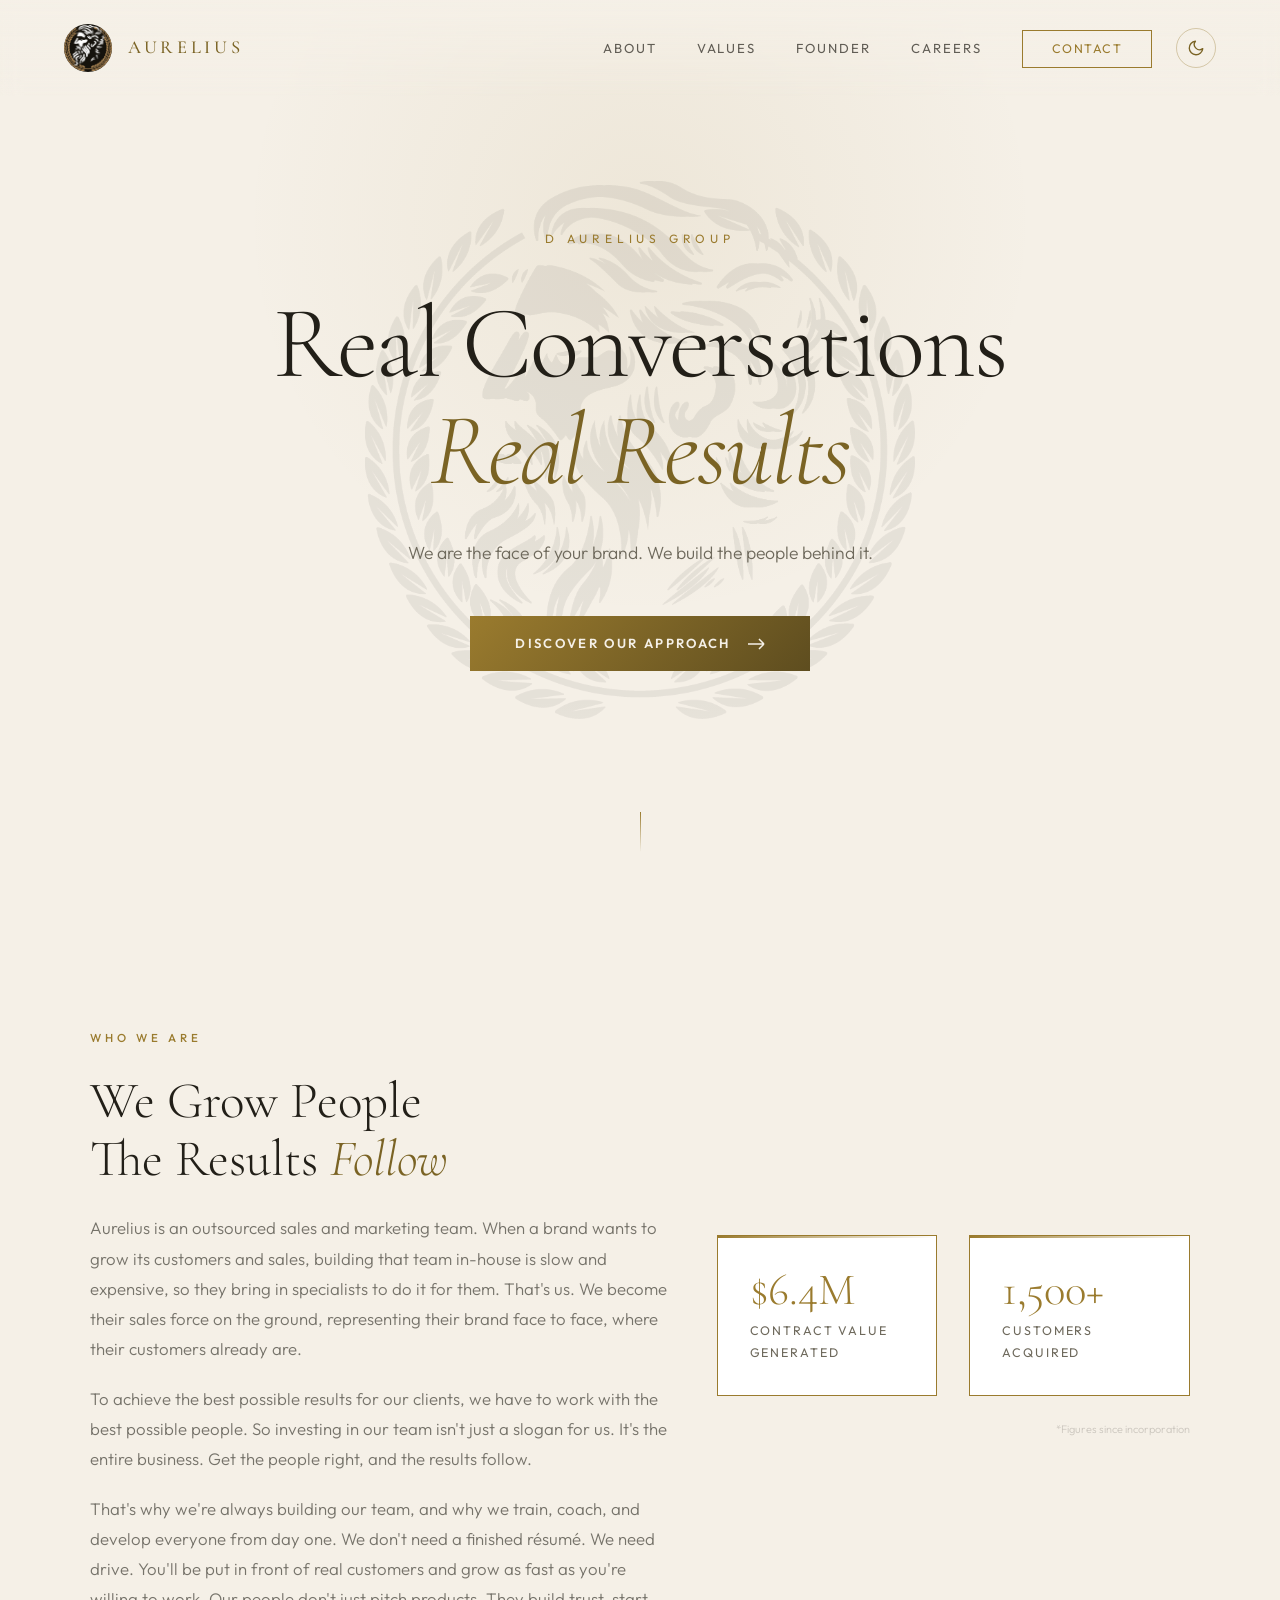
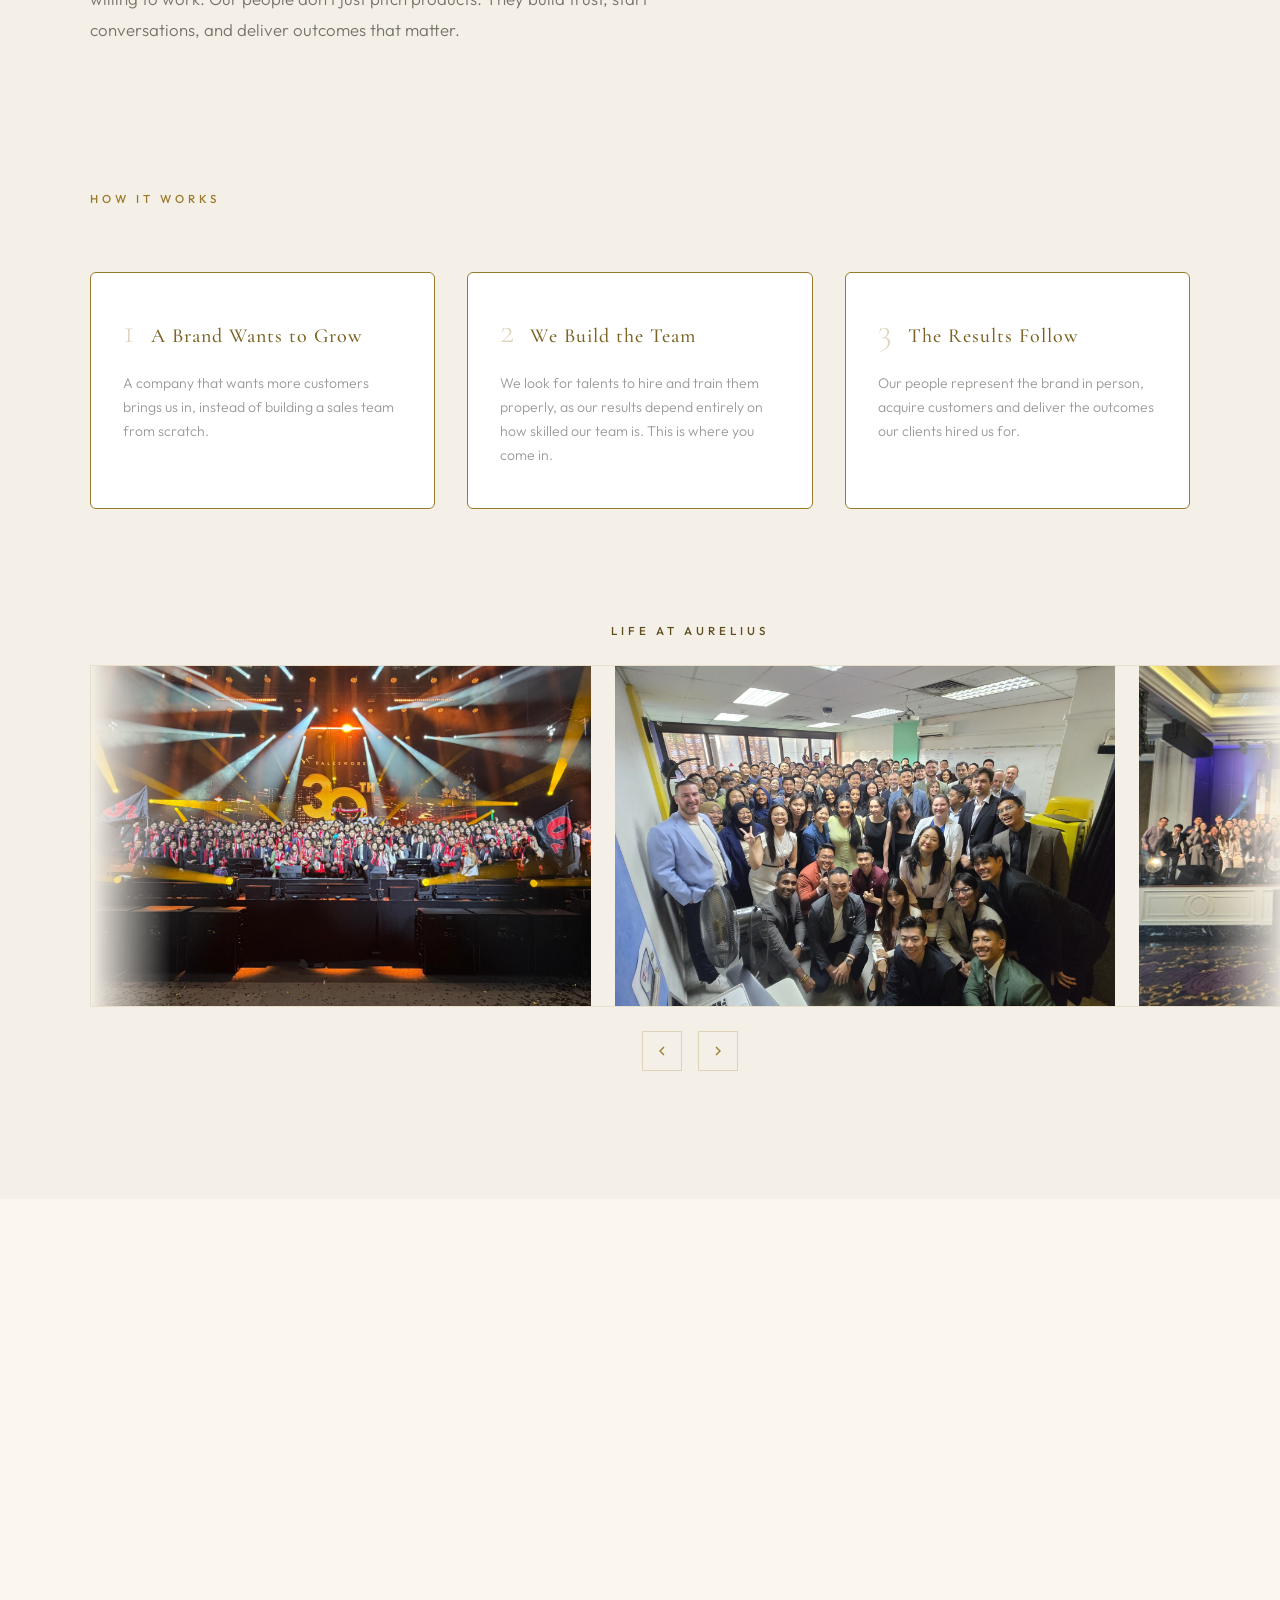
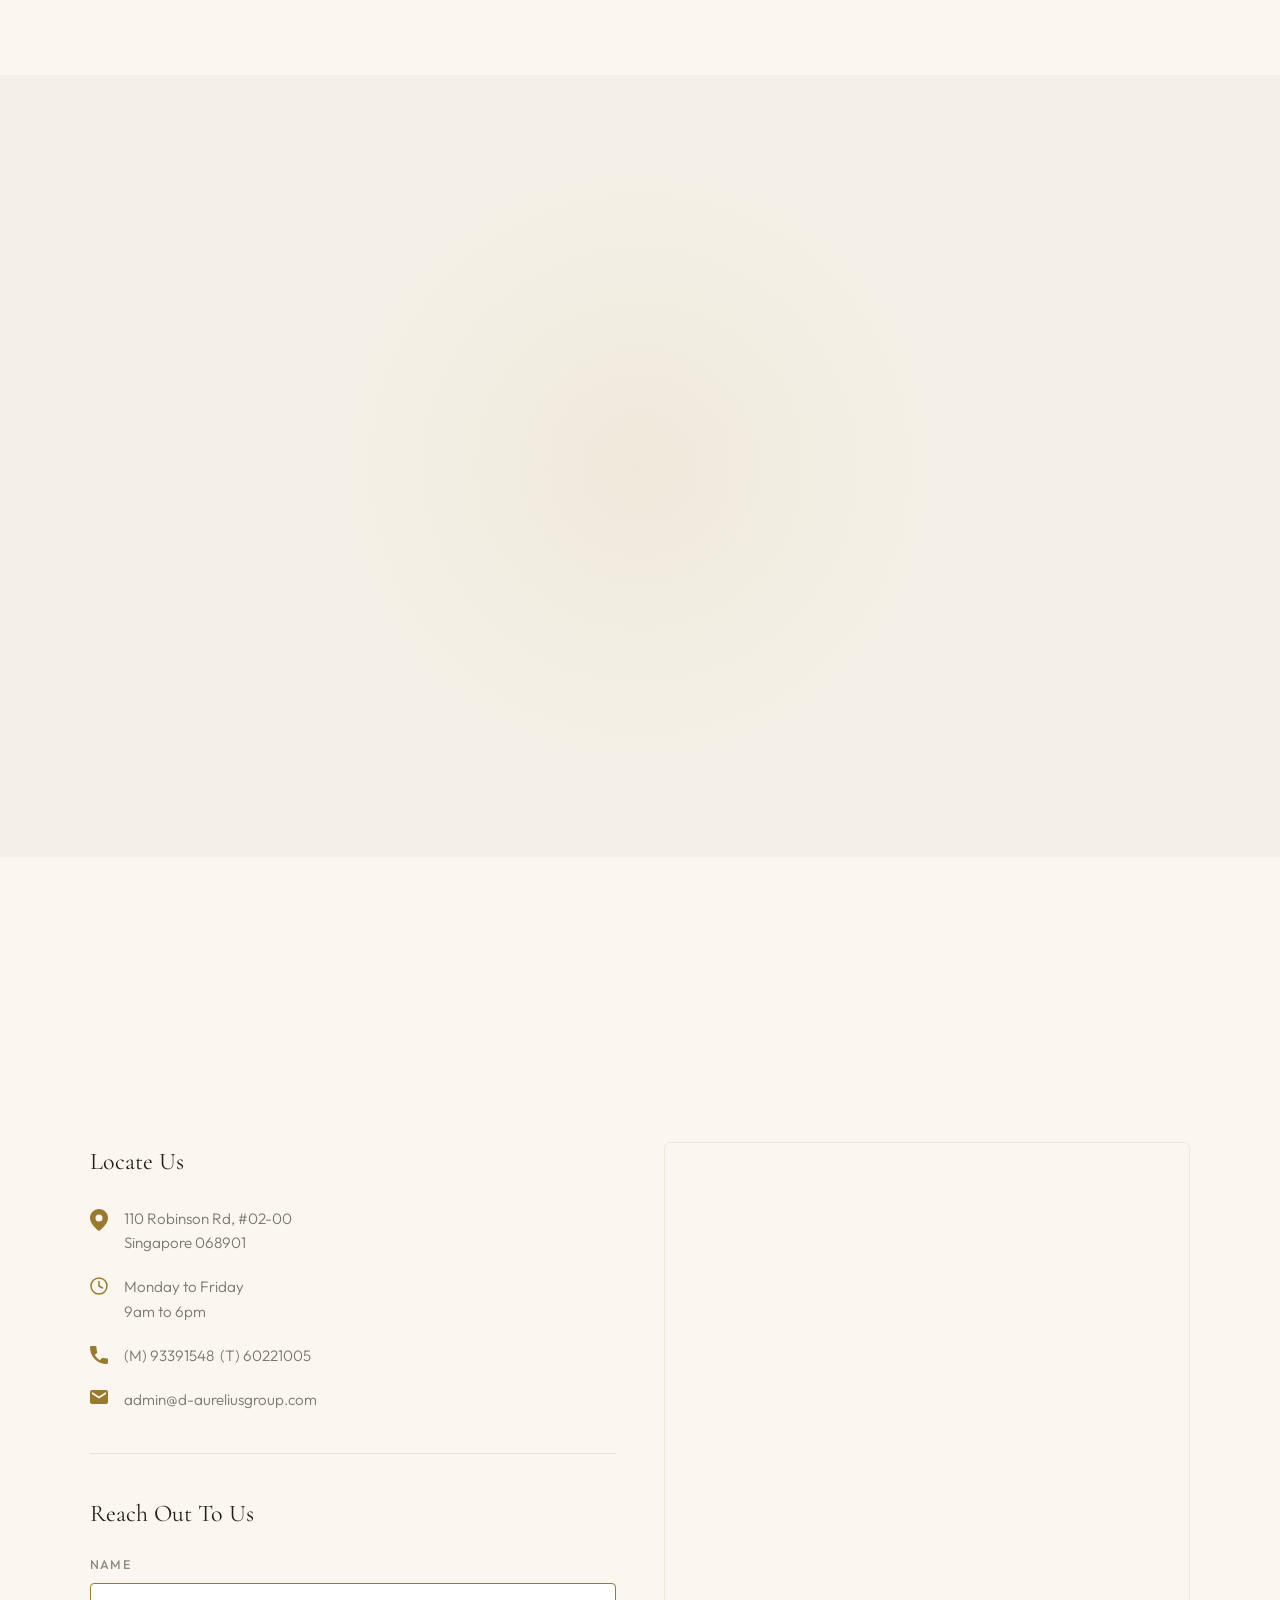
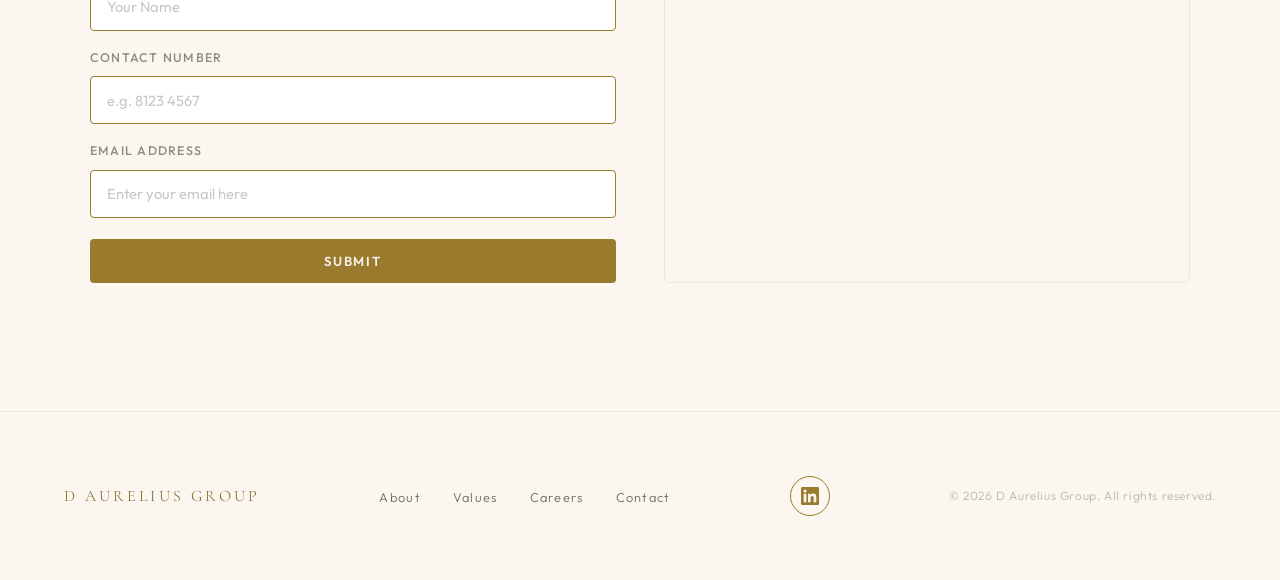
==== commit 3dddd29b: "Add favicon set generated from the crest - favicon.ico (16/32/48), favicon-16x16/32x32/192x192.png, " ====
--- a/index.html
+++ b/index.html
@@ -10,6 +10,11 @@
 <meta property="og:type" content="website">
 <meta property="og:url" content="https://d-aureliusgroup.com">
 <title>D Aurelius Group | Sales &amp; Marketing Agency Singapore</title>
+<link rel="icon" href="/favicon.ico" sizes="48x48">
+<link rel="icon" type="image/png" sizes="32x32" href="/favicon-32x32.png">
+<link rel="icon" type="image/png" sizes="16x16" href="/favicon-16x16.png">
+<link rel="icon" type="image/png" sizes="192x192" href="/favicon-192x192.png">
+<link rel="apple-touch-icon" sizes="180x180" href="/apple-touch-icon.png">
 <link rel="preconnect" href="https://fonts.googleapis.com">
 <link rel="preconnect" href="https://fonts.gstatic.com" crossorigin>
 <link href="https://fonts.googleapis.com/css2?family=Cormorant+Garamond:ital,wght@0,300;0,400;0,500;0,600;0,700;1,300;1,400&family=Outfit:wght@200;300;400;500;600;700&display=swap" rel="stylesheet">
